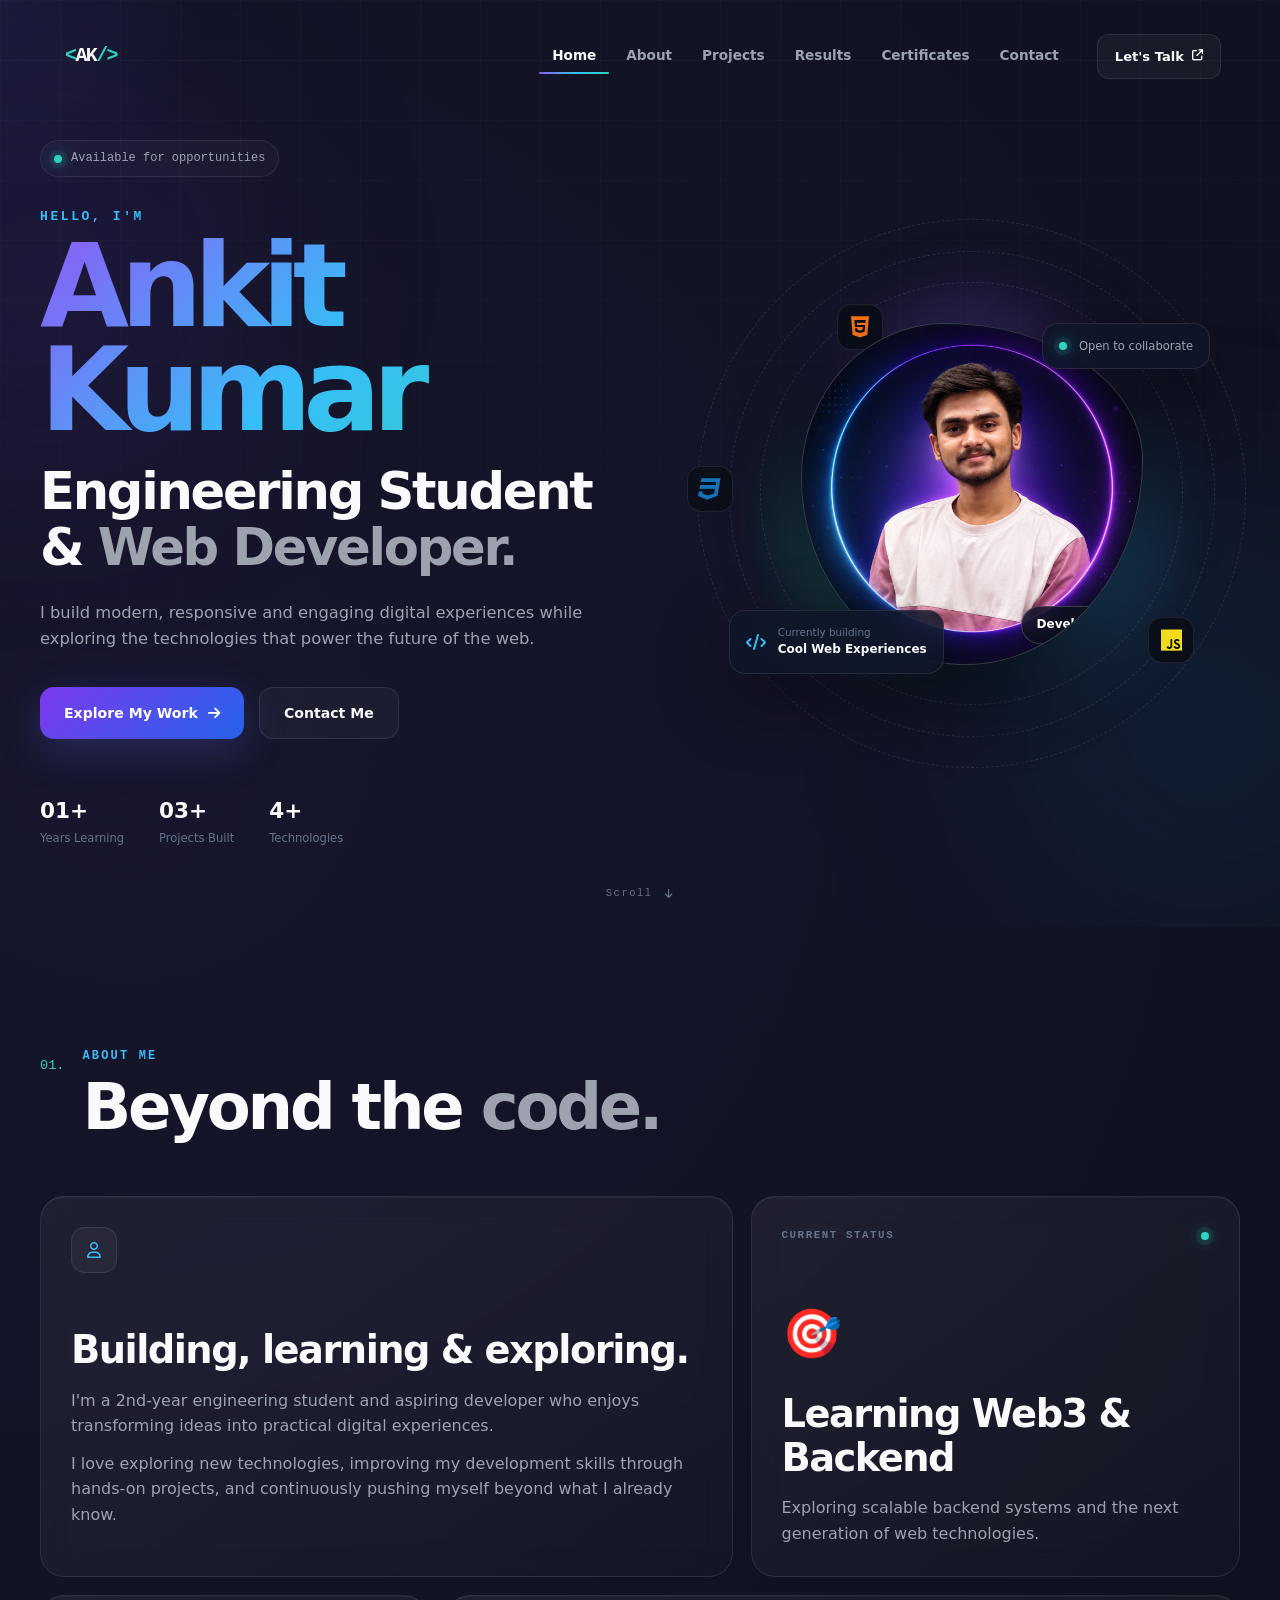
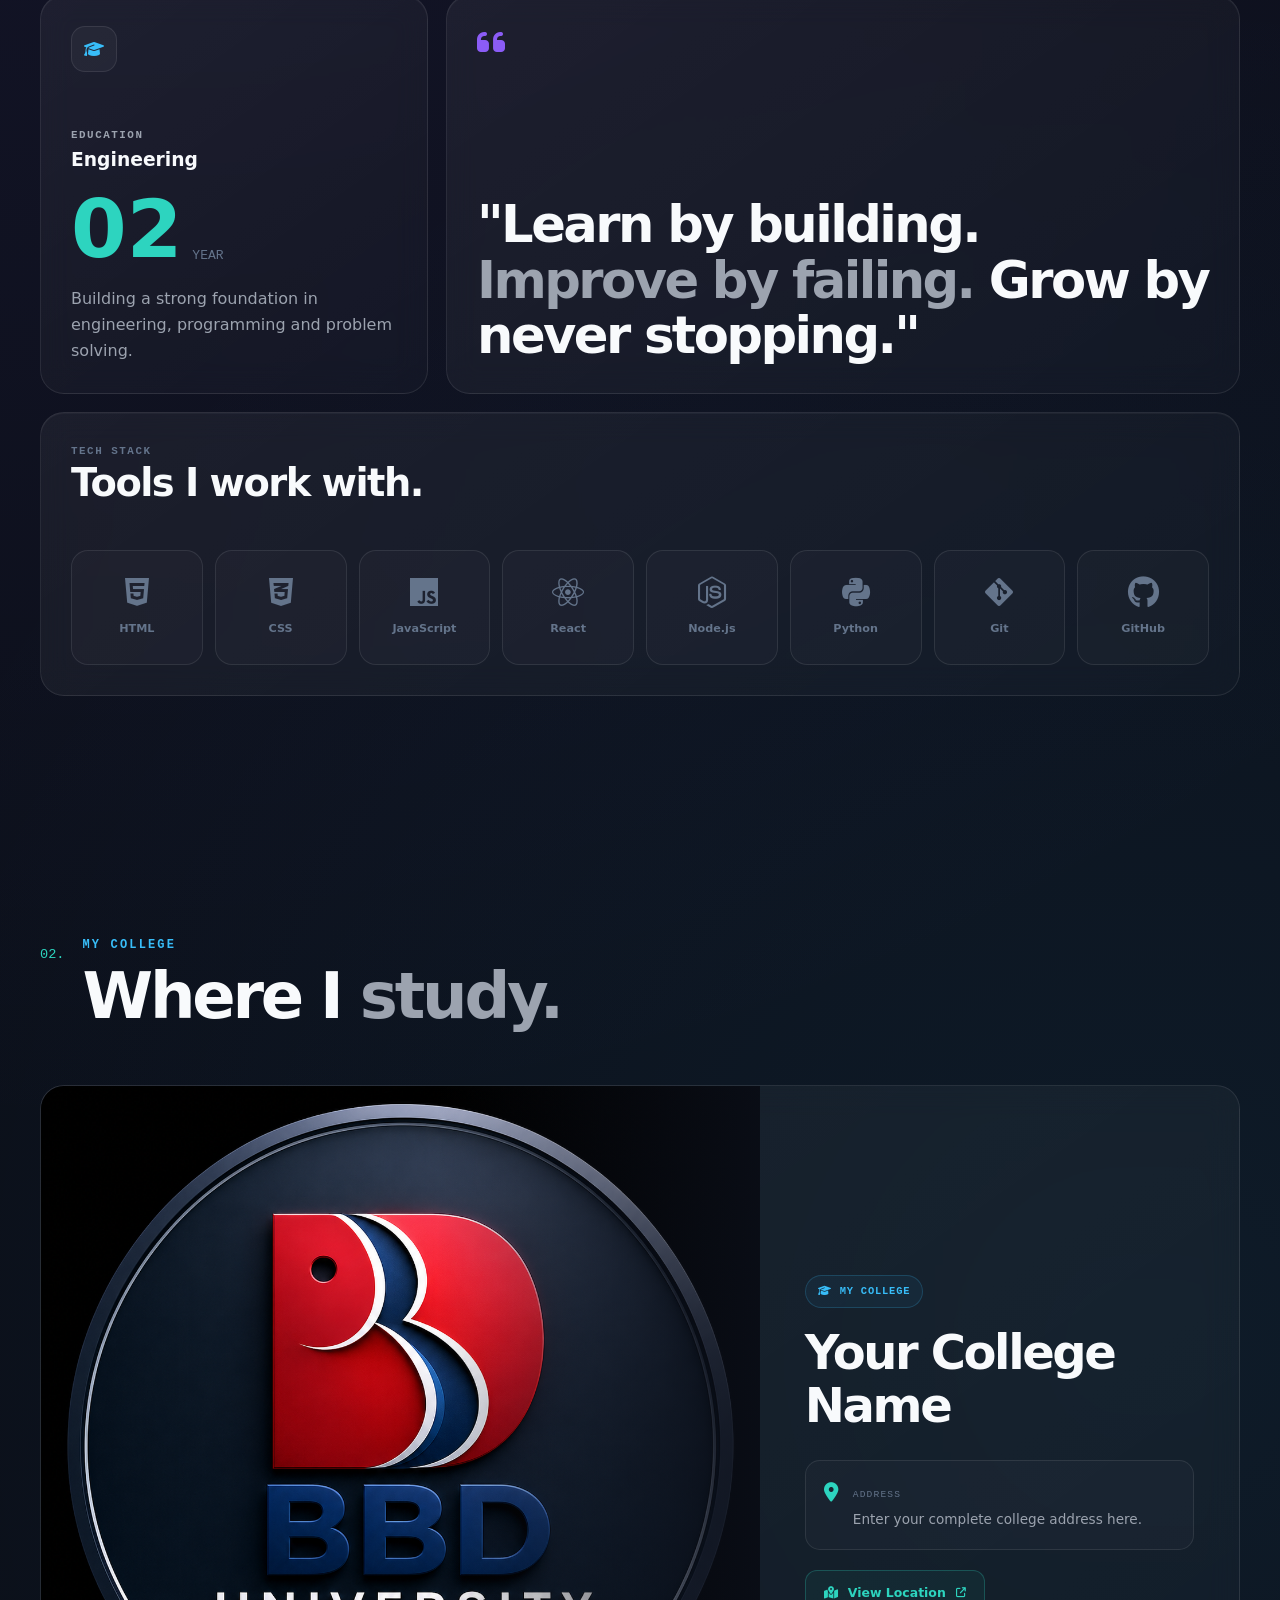
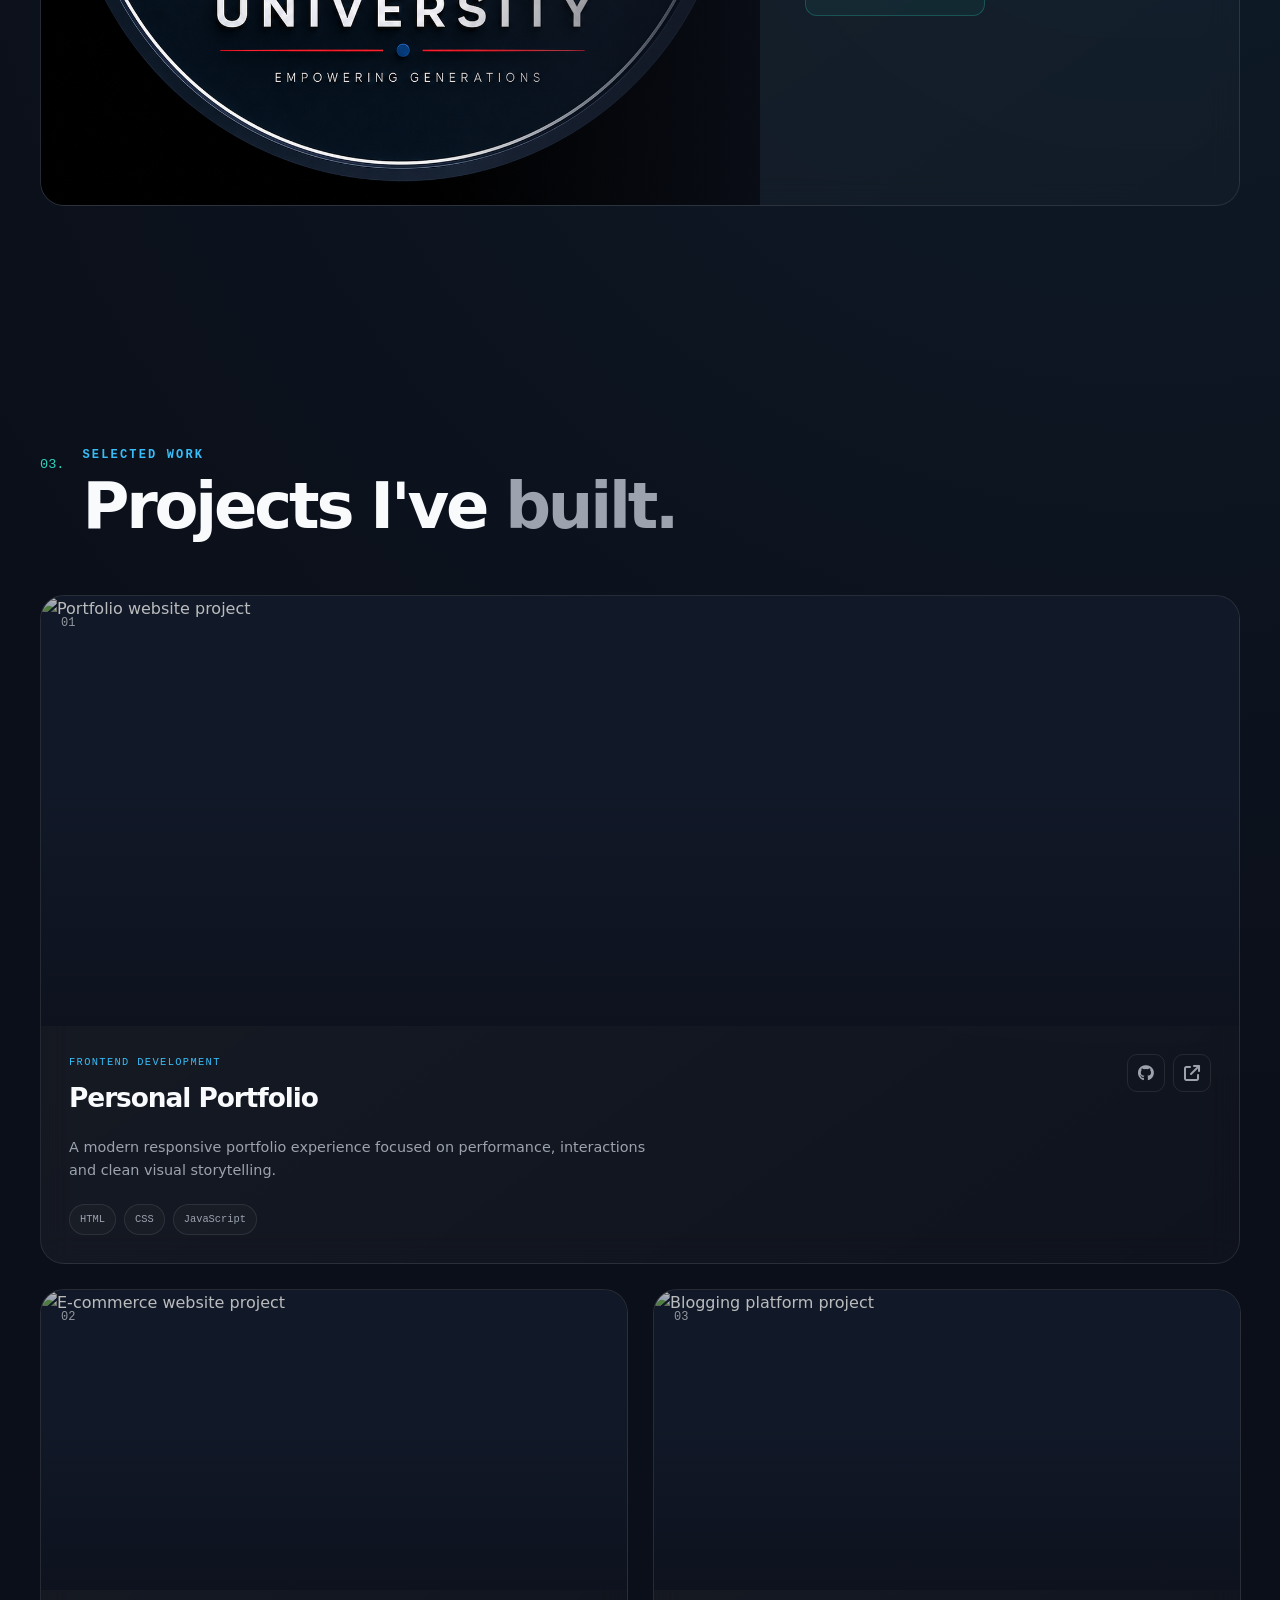
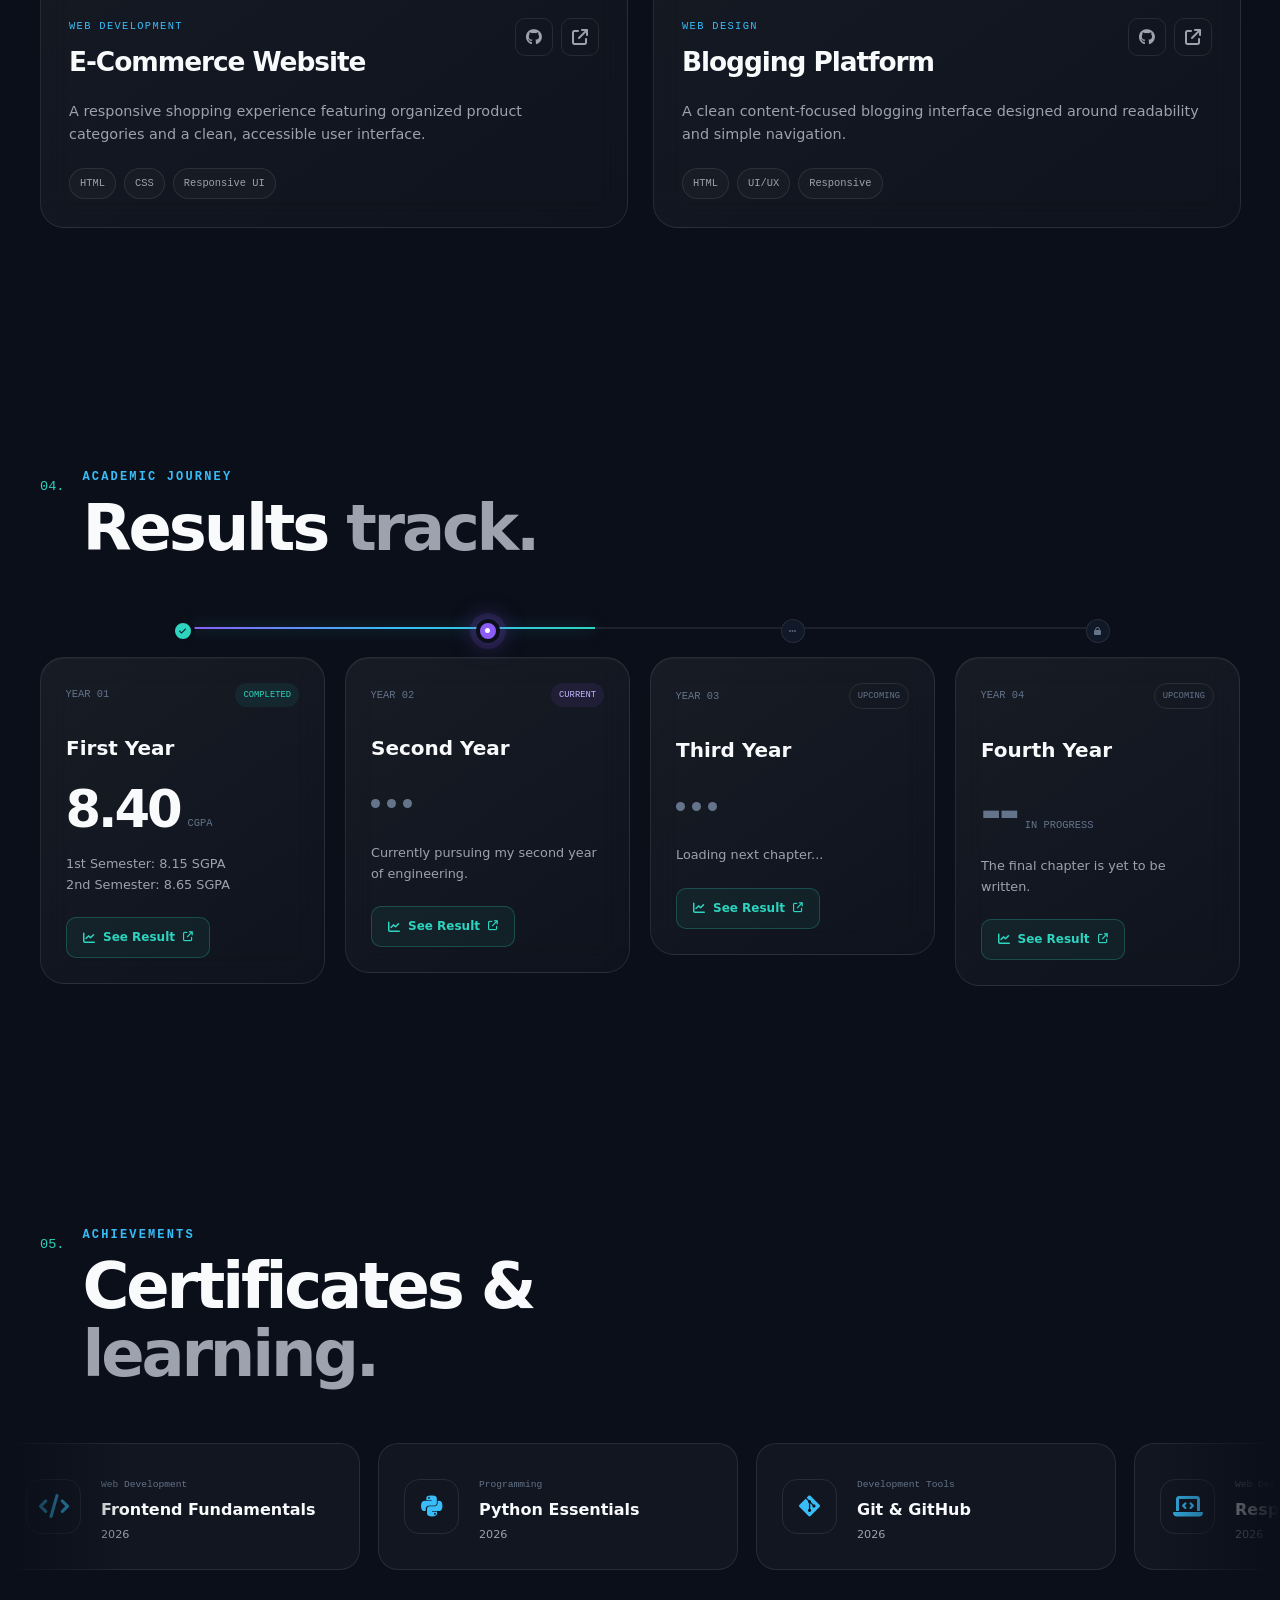
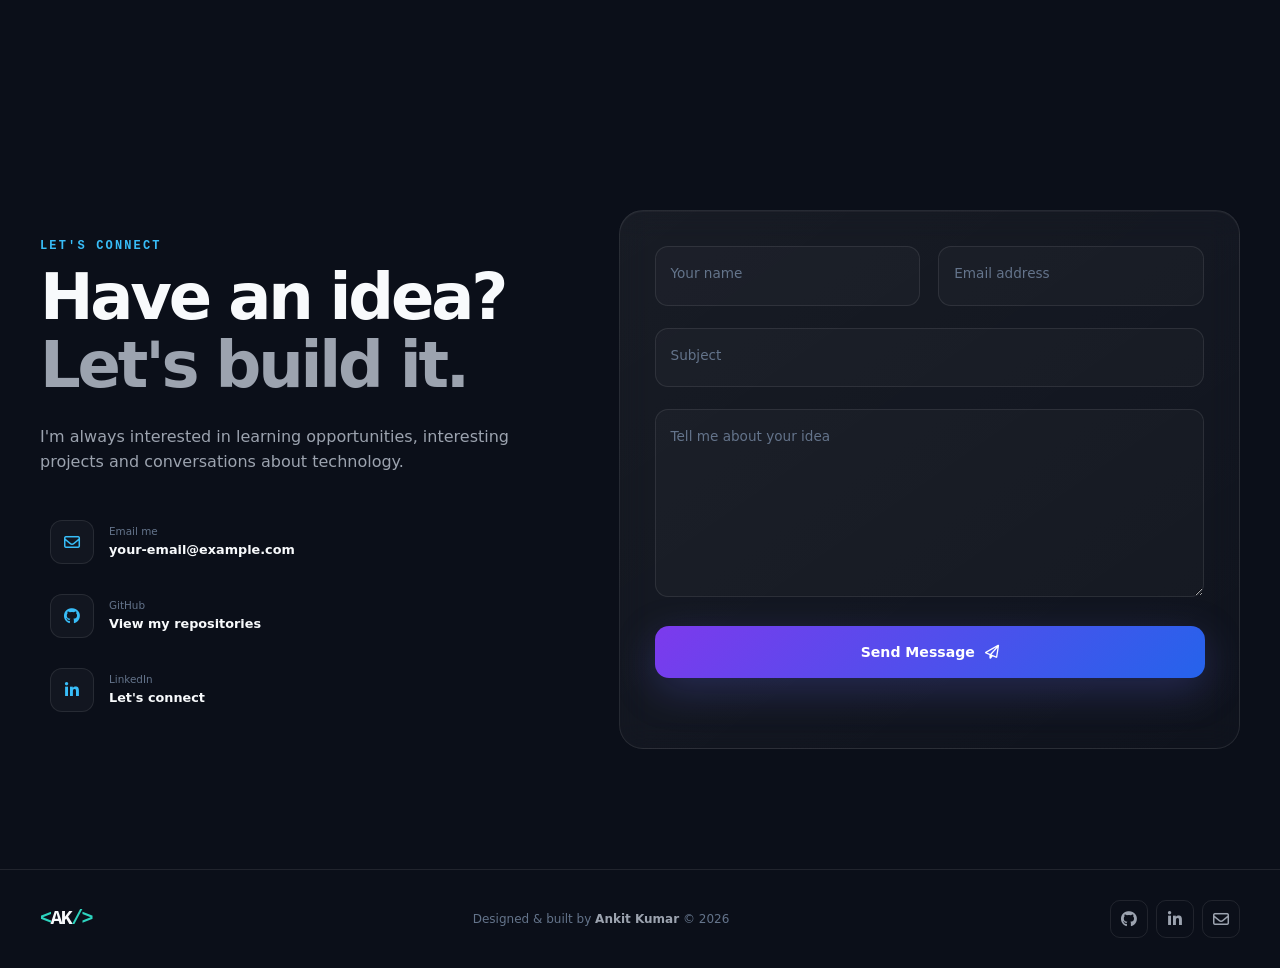
==== index.html @ df94aaa7 "Add files via upload" ====
<!DOCTYPE html>
<html lang="en">
<head>
    <meta charset="UTF-8">

    <meta
        name="viewport"
        content="width=device-width, initial-scale=1.0"
    >

    <meta
        name="description"
        content="Ankit Kumar - Engineering student and aspiring full-stack developer portfolio."
    >

    <title>Ankit Kumar</title>

    <link rel="stylesheet" href="style.css">

    <!-- Font Awesome icons -->
    <link
        rel="stylesheet"
        href="https://cdnjs.cloudflare.com/ajax/libs/font-awesome/6.7.2/css/all.min.css"
    >
</head>

<body>

    <!-- =========================
         BACKGROUND EFFECTS
    ========================== -->
    <div class="background-grid" aria-hidden="true"></div>
    <div class="cursor-glow" aria-hidden="true"></div>

    <!-- =========================
         NAVIGATION
    ========================== -->
    <header class="site-header" id="site-header">
        <nav class="navbar container" aria-label="Main navigation">

            <a href="#home" class="logo magnetic" aria-label="Go to home">
                <span>&lt;</span>AK<span>/&gt;</span>
            </a>

            <button
                class="menu-toggle"
                id="menu-toggle"
                type="button"
                aria-label="Open navigation menu"
                aria-expanded="false"
            >
                <span></span>
                <span></span>
                <span></span>
            </button>

            <div class="nav-menu" id="nav-menu">

                <div class="nav-links">
                    <a href="#home" class="nav-link magnetic active">Home</a>
                    <a href="#about" class="nav-link magnetic">About</a>
                    <a href="#projects" class="nav-link magnetic">Projects</a>
                    <a href="#results" class="nav-link magnetic">Results</a>
                    <a href="#certificates" class="nav-link magnetic">Certificates</a>
                    <a href="#contact" class="nav-link magnetic">Contact</a>

                    <span class="nav-indicator"></span>
                </div>

                <a href="#contact" class="nav-cta magnetic">
                    Let's Talk
                    <i class="fa-solid fa-arrow-up-right-from-square"></i>
                </a>

            </div>

        </nav>
    </header>

    <main>

        <!-- =========================
             HERO
        ========================== -->
        <section class="hero section" id="home">

            <div class="hero-orb orb-one" aria-hidden="true"></div>
            <div class="hero-orb orb-two" aria-hidden="true"></div>

            <div class="container hero-container">

                <div class="hero-content reveal">

                    <div class="availability">
                        <span class="status-dot"></span>
                        Available for opportunities
                    </div>

                    <p class="hero-eyebrow">
                        HELLO, I'M
                    </p>

                    <h1 class="hero-title scramble">
                        Ankit Kumar
                    </h1>

                    <h2 class="hero-role">
                        Engineering Student &
                        <span>Web Developer.</span>
                    </h2>

                    <p class="hero-description">
                        I build modern, responsive and engaging digital
                        experiences while exploring the technologies that
                        power the future of the web.
                    </p>

                    <div class="hero-actions">

                        <a href="#projects" class="btn btn-primary magnetic">
                            Explore My Work
                            <i class="fa-solid fa-arrow-right"></i>
                        </a>

                        <a href="#contact" class="btn btn-secondary magnetic">
                            Contact Me
                        </a>

                    </div>

                    <div class="hero-stats">

                        <div>
                            <strong>01+</strong>
                            <span>Years Learning</span>
                        </div>

                        <div>
                            <strong>03+</strong>
                            <span>Projects Built</span>
                        </div>

                        <div>
                            <strong>4+</strong>
                            <span>Technologies</span>
                        </div>

                    </div>

                </div>

                <!-- Profile Visual -->
                <div class="hero-visual reveal">

                    <div class="profile-scene">

                        <div class="profile-aura"></div>

                        <div class="orbit orbit-one">
                            <span>
                                <i class="fa-brands fa-html5"></i>
                            </span>
                        </div>

                        <div class="orbit orbit-two">
                            <span>
                                <i class="fa-brands fa-js"></i>
                            </span>
                        </div>

                        <div class="orbit orbit-three">
                            <span>
                                <i class="fa-brands fa-css3"></i>
                            </span>
                        </div>

                        <div class="profile-frame">

                            <img
                                src="profile.jpeg"
                                alt="Ankit Kumar"
                            >

                            <div class="profile-overlay">
                                <span>Developer</span>
                            </div>

                        </div>

                        <div class="floating-card code-card">
                            <i class="fa-solid fa-code"></i>

                            <div>
                                <span>Currently building</span>
                                <strong>Cool Web Experiences</strong>
                            </div>
                        </div>

                        <div class="floating-card location-card">
                            <span class="status-dot"></span>
                            Open to collaborate
                        </div>

                    </div>

                </div>

            </div>

            <a href="#about" class="scroll-down" aria-label="Scroll to about">
                <span>Scroll</span>
                <i class="fa-solid fa-arrow-down"></i>
            </a>

        </section>


        <!-- =========================
             ABOUT + BENTO GRID
        ========================== -->
        <section class="section" id="about">

            <div class="container">

                <div class="section-heading reveal">
                    <span class="section-number">01.</span>

                    <div>
                        <p class="section-label">ABOUT ME</p>
                        <h2 class="scramble">
                            Beyond the <span>code.</span>
                        </h2>
                    </div>
                </div>

                <div class="bento-grid">

                    <!-- Main About Card -->
                    <article class="bento-card about-main spotlight reveal">

                        <div class="card-content">

                            <span class="card-icon">
                                <i class="fa-regular fa-user"></i>
                            </span>

                            <h3 class="scramble">
                                Building, learning & exploring.
                            </h3>

                            <p>
                                I'm a 2nd-year engineering student and aspiring
                                developer who enjoys transforming ideas into
                                practical digital experiences.
                            </p>

                            <p>
                                I love exploring new technologies, improving my
                                development skills through hands-on projects,
                                and continuously pushing myself beyond what I
                                already know.
                            </p>

                        </div>

                    </article>


                    <!-- Current Status -->
                    <article class="bento-card status-card spotlight reveal">

                        <div class="card-content">

                            <div class="card-top">
                                <span class="card-label">CURRENT STATUS</span>
                                <span class="live-dot"></span>
                            </div>

                            <div class="status-emoji">🎯</div>

                            <h3>Learning Web3 & Backend</h3>

                            <p>
                                Exploring scalable backend systems and the
                                next generation of web technologies.
                            </p>

                        </div>
                    </article>    
                            <!-- Education -->
                            <article class="bento-card education-card spotlight reveal">

                                <div class="card-content">

                                    <span class="card-icon">
                                    <i class="fa-solid fa-graduation-cap"></i>
                                    </span>

                                    <p class="card-label">EDUCATION</p>
                                    <h3>Engineering</h3>

                                    <div class="education-year">
                                        <strong>02</strong>
                                        <span>YEAR</span>
                                    </div>

                                    <p>
                                            Building a strong foundation in engineering,
                                        programming and problem solving.
                                    </p>

                                </div>

                            </article>


                            <!-- Philosophy -->
                            <article class="bento-card quote-card spotlight reveal">

                                <div class="card-content">

                                    <i class="fa-solid fa-quote-left quote-icon"></i>

                                    <blockquote>
                                        "Learn by building.
                                        <span>Improve by failing.</span>
                                        Grow by never stopping."
                                    </blockquote>

                                </div>

                            </article>


                            <!-- Skills -->
                            <article class="bento-card skills-card spotlight reveal">

                                <div class="card-content">

                                    <div class="card-top">
                                        <div>
                                                <p class="card-label">TECH STACK</p>
                                                <h3 class="scramble">Tools I work with.</h3>
                                        </div>
                                    </div>

                                            <div class="skills-grid">

                                                <div class="skill-item" data-skill="HTML">
                                                    <i class="fa-brands fa-html5"></i>
                                                    <span>HTML</span>
                                                </div>

                                                <div class="skill-item" data-skill="CSS">
                                                    <i class="fa-brands fa-css3-alt"></i>
                                                    <span>CSS</span>
                                                </div>

                                                <div class="skill-item" data-skill="JavaScript">
                                                    <i class="fa-brands fa-js"></i>
                                                    <span>JavaScript</span>
                                                </div>

                                                <div class="skill-item" data-skill="React">
                                                    <i class="fa-brands fa-react"></i>
                                                    <span>React</span>
                                                </div>

                                                <div class="skill-item" data-skill="Node.js">
                                                    <i class="fa-brands fa-node-js"></i>
                                                    <span>Node.js</span>
                                                </div>

                                                <div class="skill-item" data-skill="Python">
                                                    <i class="fa-brands fa-python"></i>
                                                    <span>Python</span>
                                                </div>

                                                <div class="skill-item" data-skill="Git">
                                                    <i class="fa-brands fa-git-alt"></i>
                                                    <span>Git</span>
                                                </div>

                                                <div class="skill-item" data-skill="GitHub">
                                                    <i class="fa-brands fa-github"></i>
                                                    <span>GitHub</span>
                                                </div>

                                            </div>

                                </div>

                            </article>

                        </div>
                    </section>    
                </div>
            </div>
        </section>
        <!-- =========================
            COLLEGE
        ========================== -->
        <section class="section college-section" id="college">

            <div class="container">

                <div class="section-heading reveal">
                    <span class="section-number">02.</span>

                    <div>
                        <p class="section-label">MY COLLEGE</p>
                        <h2 class="scramble">
                            Where I <span>study.</span>
                        </h2>
                    </div>
                </div>

                <article class="college-profile-card spotlight reveal">

                    <!-- College Photo -->
                    <div class="college-photo">

                        <img
                            src="collage.png"
                            alt="My College Campus"
                        >

                        <div class="college-photo-overlay"></div>

                    </div>

                    <!-- College Details -->
                    <div class="college-content">

                        <span class="college-tag">
                            <i class="fa-solid fa-graduation-cap"></i>
                            MY COLLEGE
                        </span>

                        <h3>Your College Name</h3>

                        <!-- Address -->
                        <div class="college-address">

                            <i class="fa-solid fa-location-dot"></i>

                            <div>
                                <span>ADDRESS</span>

                                <p>
                                    Enter your complete college address here.
                                </p>
                            </div>

                        </div>

                        <!-- Google Maps Location -->
                        <a
                            href="YOUR_GOOGLE_MAPS_LINK"
                            target="_blank"
                            rel="noopener noreferrer"
                            class="college-location-btn magnetic"
                        >
                            <i class="fa-solid fa-map-location-dot"></i>

                            View Location

                            <i class="fa-solid fa-arrow-up-right-from-square"></i>
                        </a>

                    </div>

                </article>

            </div>

        </section>            


        <!-- =========================
             PROJECTS
        ========================== -->
        <section class="section projects-section" id="projects">

            <div class="container">

                <div class="section-heading reveal">
                    <span class="section-number">03.</span>

                    <div>
                        <p class="section-label">SELECTED WORK</p>

                        <h2 class="scramble">
                            Projects I've <span>built.</span>
                        </h2>
                    </div>
                </div>


                <div class="projects-grid">

                    <!-- Project 01 -->
                    <article class="project-card spotlight tilt-card reveal">

                        <div class="project-image">

                            <img
                                src="images/project-1.jpg"
                                alt="Portfolio website project"
                            >

                            <div class="project-overlay">

                                <a
                                    href="#"
                                    class="project-action magnetic"
                                    aria-label="View live project"
                                >
                                    <i class="fa-solid fa-arrow-up-right-from-square"></i>
                                </a>

                            </div>

                            <span class="project-number">01</span>

                        </div>

                        <div class="project-content">

                            <div class="project-heading">

                                <div>
                                    <p class="project-type">
                                        FRONTEND DEVELOPMENT
                                    </p>

                                    <h3 class="scramble">
                                        Personal Portfolio
                                    </h3>
                                </div>

                                <div class="project-links">

                                    <a href="#" aria-label="GitHub repository">
                                        <i class="fa-brands fa-github"></i>
                                    </a>

                                    <a href="#" aria-label="Live website">
                                        <i class="fa-solid fa-arrow-up-right-from-square"></i>
                                    </a>

                                </div>

                            </div>

                            <p>
                                A modern responsive portfolio experience
                                focused on performance, interactions and
                                clean visual storytelling.
                            </p>

                            <div class="project-tags">
                                <span>HTML</span>
                                <span>CSS</span>
                                <span>JavaScript</span>
                            </div>

                        </div>

                    </article>


                    <!-- Project 02 -->
                    <article class="project-card spotlight tilt-card reveal">

                        <div class="project-image">

                            <img
                                src="images/project-2.jpg"
                                alt="E-commerce website project"
                            >

                            <div class="project-overlay">

                                <a
                                    href="https://ankit-codes47.github.io/E-commerce/"
                                    class="project-action magnetic"
                                    aria-label="View e-commerce website"
                                >
                                    <i class="fa-solid fa-arrow-up-right-from-square"></i>
                                </a>

                            </div>

                            <span class="project-number">02</span>

                        </div>

                        <div class="project-content">

                            <div class="project-heading">

                                <div>
                                    <p class="project-type">WEB DEVELOPMENT</p>

                                    <h3 class="scramble">
                                        E-Commerce Website
                                    </h3>
                                </div>

                                <div class="project-links">

                                    <a href="#" aria-label="GitHub repository">
                                        <i class="fa-brands fa-github"></i>
                                    </a>

                                    <a
                                        href="https://ankit-codes47.github.io/E-commerce/"
                                        aria-label="Live website"
                                    >
                                        <i class="fa-solid fa-arrow-up-right-from-square"></i>
                                    </a>

                                </div>

                            </div>

                            <p>
                                A responsive shopping experience featuring
                                organized product categories and a clean,
                                accessible user interface.
                            </p>

                            <div class="project-tags">
                                <span>HTML</span>
                                <span>CSS</span>
                                <span>Responsive UI</span>
                            </div>

                        </div>

                    </article>


                    <!-- Project 03 -->
                    <article class="project-card spotlight tilt-card reveal">

                        <div class="project-image">

                            <img
                                src="images/project-3.jpg"
                                alt="Blogging platform project"
                            >

                            <div class="project-overlay">

                                <a
                                    href="#"
                                    class="project-action magnetic"
                                    aria-label="View project"
                                >
                                    <i class="fa-solid fa-arrow-up-right-from-square"></i>
                                </a>

                            </div>

                            <span class="project-number">03</span>

                        </div>

                        <div class="project-content">

                            <div class="project-heading">

                                <div>
                                    <p class="project-type">WEB DESIGN</p>

                                    <h3 class="scramble">
                                        Blogging Platform
                                    </h3>
                                </div>

                                <div class="project-links">

                                    <a href="#" aria-label="GitHub repository">
                                        <i class="fa-brands fa-github"></i>
                                    </a>

                                    <a href="#" aria-label="Live website">
                                        <i class="fa-solid fa-arrow-up-right-from-square"></i>
                                    </a>

                                </div>

                            </div>

                            <p>
                                A clean content-focused blogging interface
                                designed around readability and simple
                                navigation.
                            </p>

                            <div class="project-tags">
                                <span>HTML</span>
                                <span>UI/UX</span>
                                <span>Responsive</span>
                            </div>

                        </div>

                    </article>

                </div>

            </div>

        </section>


        <!-- =========================
             RESULTS ROADMAP
        ========================== -->
        <section class="section" id="results">

            <div class="container">

                <div class="section-heading reveal">
                    <span class="section-number">04.</span>

                    <div>
                        <p class="section-label">ACADEMIC JOURNEY</p>

                        <h2 class="scramble">
                            Results <span>track.</span>
                        </h2>
                    </div>
                </div>


                <div class="timeline">

                    <div class="timeline-line">
                        <div class="timeline-progress"></div>
                    </div>


                    <!-- 1st Year - Completed -->
                    <article class="timeline-item completed spotlight reveal">

                        <div class="timeline-marker">
                            <i class="fa-solid fa-check"></i>
                        </div>

                        <div class="timeline-card">

                            <div class="timeline-top">
                                <span>YEAR 01</span>
                                <span class="complete-badge">COMPLETED</span>
                            </div>

                            <h3>First Year</h3>

                            <div class="result-value">
                                <strong>8.40</strong>
                                <span>CGPA</span>
                            </div>

                            <p>
                                1st Semester: 8.15 SGPA<br>
                                2nd Semester: 8.65 SGPA
                            </p>
                            <a href="result1.png" class="result-btn" target="_blank" rel="noopener noreferrer">
                                <i class="fa-solid fa-chart-line"></i>
                                    See Result
                                <i class="fa-solid fa-arrow-up-right-from-square"></i>
                            </a>

                        </div>

                    </article>


                    <!-- 2nd Year - Current -->
                    <article class="timeline-item current spotlight reveal">

                        <div class="timeline-marker">
                            <span></span>
                        </div>

                        <div class="timeline-card">

                            <div class="timeline-top">
                                <span>YEAR 02</span>
                                <span class="current-badge">CURRENT</span>
                            </div>

                            <h3>Second Year</h3>

                            <div class="loading-result">
                                <span></span>
                                <span></span>
                                <span></span>
                            </div>

                            <p>
                                Currently pursuing my second year of engineering.
                            </p>
                            <!--future work
                            <div class="result-value">
                                <strong>8.40</strong>
                                <span>CGPA</span>
                            </div>

                            <p>
                                1st Semester: 8.15 SGPA<br>
                                2nd Semester: 8.65 SGPA
                            </p>
                            -->
                            <a href="result.html" class="result-btn" target="_blank" rel="noopener noreferrer">
                                <i class="fa-solid fa-chart-line"></i>
                                    See Result
                                <i class="fa-solid fa-arrow-up-right-from-square"></i>
                            </a>
                        </div>

                    </article>


                    <!-- 3rd Year - Upcoming -->
                    <article class="timeline-item pending spotlight reveal">

                        <div class="timeline-marker">
                            <i class="fa-solid fa-ellipsis"></i>
                        </div>

                        <div class="timeline-card">

                            <div class="timeline-top">
                                <span>YEAR 03</span>
                                <span class="pending-badge">UPCOMING</span>
                            </div>

                            <h3>Third Year</h3>

                            <div class="loading-result">
                                <span></span>
                                <span></span>
                                <span></span>
                            </div>

                            <p>Loading next chapter...</p>
                            <!--future work
                            <div class="result-value">
                                <strong>8.40</strong>
                                <span>CGPA</span>
                            </div>

                            <p>
                                1st Semester: 8.15 SGPA<br>
                                2nd Semester: 8.65 SGPA
                            </p>
                            -->
                            <a href="result.html" class="result-btn" target="_blank" rel="noopener noreferrer">
                                <i class="fa-solid fa-chart-line"></i>
                                    See Result
                                <i class="fa-solid fa-arrow-up-right-from-square"></i>
                            </a>

                        </div>

                    </article>


                    <!-- 4th Year - Upcoming -->
                    <article class="timeline-item pending spotlight reveal">

                        <div class="timeline-marker">
                            <i class="fa-solid fa-lock"></i>
                        </div>

                        <div class="timeline-card">

                            <div class="timeline-top">
                                <span>YEAR 04</span>
                                <span class="pending-badge">UPCOMING</span>
                            </div>

                            <h3>Fourth Year</h3>

                            <div class="result-value locked">
                                <strong>--</strong>
                                <span>IN PROGRESS</span>
                            </div>

                            <p>
                                The final chapter is yet to be written.
                            </p>
                            <a href="result.html" class="result-btn" target="_blank" rel="noopener noreferrer">
                                <i class="fa-solid fa-chart-line"></i>
                                    See Result
                                <i class="fa-solid fa-arrow-up-right-from-square"></i>
                            </a>
                        </div>

                    </article>
                </div>
            </div>

        </section>


        <!-- =========================
             CERTIFICATES
        ========================== -->
        <section class="section certificates-section" id="certificates">

            <div class="container">

                <div class="section-heading reveal">
                    <span class="section-number">05.</span>

                    <div>
                        <p class="section-label">ACHIEVEMENTS</p>

                        <h2 class="scramble">
                            Certificates & <span>learning.</span>
                        </h2>
                    </div>
                </div>

            </div>


            <div class="certificate-marquee">

                <div class="certificate-track">

                    <!-- First set -->
                    <article class="certificate-card">
                        <i class="fa-solid fa-code"></i>

                        <div>
                            <span>Web Development</span>
                            <h3>Frontend Fundamentals</h3>
                            <p>2026</p>
                        </div>
                    </article>

                    <article class="certificate-card">
                        <i class="fa-brands fa-python"></i>

                        <div>
                            <span>Programming</span>
                            <h3>Python Essentials</h3>
                            <p>2026</p>
                        </div>
                    </article>

                    <article class="certificate-card">
                        <i class="fa-brands fa-git-alt"></i>

                        <div>
                            <span>Development Tools</span>
                            <h3>Git & GitHub</h3>
                            <p>2026</p>
                        </div>
                    </article>

                    <article class="certificate-card">
                        <i class="fa-solid fa-laptop-code"></i>

                        <div>
                            <span>Web Design</span>
                            <h3>Responsive Web Design</h3>
                            <p>2026</p>
                        </div>
                    </article>


                    <!-- Duplicate set for infinite animation -->
                    <article class="certificate-card" aria-hidden="true">
                        <i class="fa-solid fa-code"></i>

                        <div>
                            <span>Web Development</span>
                            <h3>Frontend Fundamentals</h3>
                            <p>2026</p>
                        </div>
                    </article>

                    <article class="certificate-card" aria-hidden="true">
                        <i class="fa-brands fa-python"></i>

                        <div>
                            <span>Programming</span>
                            <h3>Python Essentials</h3>
                            <p>2026</p>
                        </div>
                    </article>

                    <article class="certificate-card" aria-hidden="true">
                        <i class="fa-brands fa-git-alt"></i>

                        <div>
                            <span>Development Tools</span>
                            <h3>Git & GitHub</h3>
                            <p>2026</p>
                        </div>
                    </article>

                    <article class="certificate-card" aria-hidden="true">
                        <i class="fa-solid fa-laptop-code"></i>

                        <div>
                            <span>Web Design</span>
                            <h3>Responsive Web Design</h3>
                            <p>2026</p>
                        </div>
                    </article>

                </div>

            </div>

        </section>


        <!-- =========================
             CONTACT
        ========================== -->
        <section class="section contact-section" id="contact">

            <div class="container">

                <div class="contact-wrapper">

                    <div class="contact-info reveal">

                        <p class="section-label">LET'S CONNECT</p>

                        <h2 class="scramble">
                            Have an idea?
                            <span>Let's build it.</span>
                        </h2>

                        <p>
                            I'm always interested in learning opportunities,
                            interesting projects and conversations about
                            technology.
                        </p>


                        <div class="contact-links">

                            <a
                                href="mailto:your-email@example.com"
                                class="contact-link magnetic"
                            >
                                <span>
                                    <i class="fa-regular fa-envelope"></i>
                                </span>

                                <div>
                                    <small>Email me</small>
                                    <strong>your-email@example.com</strong>
                                </div>
                            </a>


                            <a
                                href="https://github.com/"
                                class="contact-link magnetic"
                                target="_blank"
                                rel="noopener noreferrer"
                            >
                                <span>
                                    <i class="fa-brands fa-github"></i>
                                </span>

                                <div>
                                    <small>GitHub</small>
                                    <strong>View my repositories</strong>
                                </div>
                            </a>


                            <a
                                href="https://www.linkedin.com/"
                                class="contact-link magnetic"
                                target="_blank"
                                rel="noopener noreferrer"
                            >
                                <span>
                                    <i class="fa-brands fa-linkedin-in"></i>
                                </span>

                                <div>
                                    <small>LinkedIn</small>
                                    <strong>Let's connect</strong>
                                </div>
                            </a>

                        </div>

                    </div>


                    <form class="contact-form spotlight reveal" id="contact-form">

                        <div class="form-row">

                            <div class="form-group">

                                <input
                                    type="text"
                                    id="name"
                                    name="name"
                                    required
                                    placeholder=" "
                                >

                                <label for="name">Your name</label>

                            </div>


                            <div class="form-group">

                                <input
                                    type="email"
                                    id="email"
                                    name="email"
                                    required
                                    placeholder=" "
                                >

                                <label for="email">Email address</label>

                            </div>

                        </div>


                        <div class="form-group">

                            <input
                                type="text"
                                id="subject"
                                name="subject"
                                required
                                placeholder=" "
                            >

                            <label for="subject">Subject</label>

                        </div>


                        <div class="form-group">

                            <textarea
                                id="message"
                                name="message"
                                rows="6"
                                required
                                placeholder=" "
                            ></textarea>

                            <label for="message">Tell me about your idea</label>

                        </div>


                        <button
                            type="submit"
                            class="btn btn-primary submit-btn magnetic"
                        >
                            <span>Send Message</span>
                            <i class="fa-regular fa-paper-plane"></i>
                        </button>

                        <p class="form-message" id="form-message"></p>

                    </form>

                </div>

            </div>

        </section>

    </main>


    <!-- =========================
         FOOTER
    ========================== -->
    <footer class="footer">

        <div class="container footer-container">

            <a href="#home" class="footer-logo">
                <span>&lt;</span>AK<span>/&gt;</span>
            </a>

            <p>
                Designed & built by
                <strong>Ankit Kumar</strong>
                © <span id="current-year"></span>
            </p>

            <div class="footer-socials">

                <a
                    href="https://github.com/"
                    aria-label="GitHub"
                    target="_blank"
                    rel="noopener noreferrer"
                >
                    <i class="fa-brands fa-github"></i>
                </a>

                <a
                    href="https://www.linkedin.com/"
                    aria-label="LinkedIn"
                    target="_blank"
                    rel="noopener noreferrer"
                >
                    <i class="fa-brands fa-linkedin-in"></i>
                </a>

                <a href="mailto:your-email@example.com" aria-label="Email">
                    <i class="fa-regular fa-envelope"></i>
                </a>

            </div>

        </div>

    </footer>


    <script src="script.js"></script>

</body>
</html>
---- style.css ----
/* =====================================================
   ROOT VARIABLES
===================================================== */

:root {
    --bg: #0b0f19;
    --bg-secondary: #0d1117;

    --surface: rgba(18, 24, 38, 0.72);
    --surface-strong: #111827;

    --border: rgba(255, 255, 255, 0.09);
    --border-hover: rgba(129, 140, 248, 0.4);

    --text: #f8fafc;
    --text-secondary: #9ca3af;
    --text-muted: #64748b;

    --purple: #8b5cf6;
    --blue: #38bdf8;
    --mint: #2dd4bf;

    --accent-gradient:
        linear-gradient(
            135deg,
            var(--purple),
            var(--blue),
            var(--mint)
        );

    --shadow:
        0 25px 70px rgba(0, 0, 0, 0.35);

    --radius: 24px;
    --radius-small: 14px;

    --container: 1200px;

    --nav-height: 76px;
}


/* =====================================================
   RESET
===================================================== */

* {
    margin: 0;
    padding: 0;
    box-sizing: border-box;
}

html {
    scroll-behavior: smooth;
    scroll-padding-top: 100px;
}

body {
    min-height: 100vh;
    overflow-x: hidden;

    background:
        radial-gradient(
            circle at 10% 10%,
            rgba(139, 92, 246, 0.09),
            transparent 30%
        ),
        radial-gradient(
            circle at 90% 40%,
            rgba(56, 189, 248, 0.07),
            transparent 30%
        ),
        var(--bg);

    color: var(--text);

    font-family:
        Inter,
        system-ui,
        -apple-system,
        BlinkMacSystemFont,
        "Segoe UI",
        sans-serif;

    line-height: 1.6;
}

body.menu-open {
    overflow: hidden;
}

a {
    color: inherit;
    text-decoration: none;
}

button,
input,
textarea {
    font: inherit;
}

button {
    border: 0;
}

img {
    display: block;
    max-width: 100%;
}

ul {
    list-style: none;
}


/* =====================================================
   GLOBAL
===================================================== */

.container {
    width: min(calc(100% - 40px), var(--container));
    margin-inline: auto;
}

.section {
    position: relative;
    padding: 120px 0;
}

.section-heading {
    display: flex;
    align-items: flex-start;
    gap: 18px;

    margin-bottom: 55px;
}

.section-number {
    margin-top: 8px;

    color: var(--mint);
    font-family: monospace;
    font-size: 0.85rem;
}

.section-label {
    margin-bottom: 8px;

    color: var(--blue);

    font-family: monospace;
    font-size: 0.75rem;
    font-weight: 700;

    letter-spacing: 0.18em;
}

.section-heading h2,
.contact-info h2 {
    max-width: 700px;

    font-size: clamp(2.2rem, 5vw, 4.5rem);
    line-height: 1.05;

    letter-spacing: -0.05em;
}

.section-heading h2 span,
.contact-info h2 span {
    color: var(--text-secondary);
}

.background-grid {
    position: fixed;
    inset: 0;
    z-index: -3;

    pointer-events: none;

    background-image:
        linear-gradient(
            rgba(255, 255, 255, 0.025) 1px,
            transparent 1px
        ),
        linear-gradient(
            90deg,
            rgba(255, 255, 255, 0.025) 1px,
            transparent 1px
        );

    background-size: 60px 60px;

    mask-image:
        linear-gradient(
            to bottom,
            black,
            transparent 90%
        );
}

.cursor-glow {
    position: fixed;

    width: 450px;
    height: 450px;

    border-radius: 50%;

    pointer-events: none;
    z-index: -2;

    background:
        radial-gradient(
            circle,
            rgba(99, 102, 241, 0.09),
            transparent 68%
        );

    transform: translate(-50%, -50%);
}


/* =====================================================
   NAVBAR
===================================================== */

.site-header {
    position: fixed;

    top: 18px;
    left: 0;

    width: 100%;

    z-index: 1000;

    transition:
        top 0.35s ease,
        padding 0.35s ease;
}

.navbar {
    position: relative;

    display: flex;
    align-items: center;
    justify-content: space-between;

    min-height: var(--nav-height);

    padding: 0 18px 0 24px;

    border: 1px solid transparent;
    border-radius: 22px;

    transition:
        max-width 0.45s cubic-bezier(.2, .8, .2, 1),
        min-height 0.35s ease,
        background 0.35s ease,
        border 0.35s ease,
        box-shadow 0.35s ease;
}

.site-header.scrolled {
    top: 10px;
}

.site-header.scrolled .navbar {
    max-width: 930px;
    min-height: 62px;

    background: rgba(11, 15, 25, 0.78);

    border-color: var(--border);

    backdrop-filter: blur(22px);
    -webkit-backdrop-filter: blur(22px);

    box-shadow:
        0 18px 45px rgba(0, 0, 0, 0.28);
}

.logo,
.footer-logo {
    font-family: monospace;
    font-size: 1.25rem;
    font-weight: 900;

    letter-spacing: -0.08em;
}

.logo span,
.footer-logo span {
    color: var(--mint);
}

.nav-menu {
    display: flex;
    align-items: center;
    gap: 25px;
}

.nav-links {
    position: relative;

    display: flex;
    align-items: center;
    gap: 4px;
}

.nav-link {
    position: relative;

    padding: 10px 13px;

    color: var(--text-secondary);

    font-size: 0.85rem;
    font-weight: 600;

    transition: color 0.25s ease;
}

.nav-link:hover,
.nav-link.active {
    color: var(--text);
}

.nav-indicator {
    position: absolute;
    bottom: 3px;

    height: 2px;

    border-radius: 20px;

    background: var(--accent-gradient);

    transition:
        left 0.35s cubic-bezier(.2, .8, .2, 1),
        width 0.35s cubic-bezier(.2, .8, .2, 1);
}

.nav-cta {
    display: inline-flex;
    align-items: center;
    gap: 8px;

    padding: 11px 17px;

    border: 1px solid var(--border);
    border-radius: 12px;

    background: rgba(255, 255, 255, 0.04);

    font-size: 0.82rem;
    font-weight: 700;
}

.nav-cta i {
    font-size: 0.7rem;
}

.menu-toggle {
    display: none;

    width: 42px;
    height: 42px;

    background: transparent;

    cursor: pointer;
}

.menu-toggle span {
    display: block;

    width: 23px;
    height: 2px;

    margin: 5px auto;

    background: var(--text);

    border-radius: 10px;

    transition:
        transform 0.3s ease,
        opacity 0.3s ease;
}


/* =====================================================
   HERO
===================================================== */

.hero {
    display: flex;
    align-items: center;

    min-height: 100vh;

    padding-top: 140px;
    padding-bottom: 80px;

    overflow: hidden;
}

.hero-container {
    display: grid;
    grid-template-columns: 1.05fr 0.95fr;

    align-items: center;

    gap: 70px;
}

.hero-content {
    position: relative;
    z-index: 2;
}

.availability {
    display: inline-flex;
    align-items: center;
    gap: 9px;

    margin-bottom: 30px;

    padding: 8px 13px;

    border: 1px solid var(--border);
    border-radius: 100px;

    background: rgba(255, 255, 255, 0.025);

    color: var(--text-secondary);

    font-family: monospace;
    font-size: 0.75rem;
}

.status-dot,
.live-dot {
    width: 8px;
    height: 8px;

    border-radius: 50%;

    background: var(--mint);

    box-shadow:
        0 0 0 5px rgba(45, 212, 191, 0.08),
        0 0 15px rgba(45, 212, 191, 0.7);

    animation: pulse 2s infinite;
}

.hero-eyebrow {
    margin-bottom: 7px;

    color: var(--blue);

    font-family: monospace;
    font-weight: 700;

    letter-spacing: 0.2em;
}

.hero-title {
    font-size: clamp(4rem, 9vw, 7.5rem);
    line-height: 0.9;

    letter-spacing: -0.075em;

    background: var(--accent-gradient);
    background-clip: text;
    -webkit-background-clip: text;

    color: transparent;
}

.hero-role {
    max-width: 700px;

    margin-top: 22px;

    font-size: clamp(1.7rem, 4vw, 3.4rem);
    line-height: 1.08;

    letter-spacing: -0.045em;
}

.hero-role span {
    color: var(--text-secondary);
}

.hero-description {
    max-width: 620px;

    margin-top: 25px;

    color: var(--text-secondary);

    font-size: 1.02rem;
}

.hero-actions {
    display: flex;
    align-items: center;
    gap: 15px;

    margin-top: 35px;
}

.btn {
    display: inline-flex;
    align-items: center;
    justify-content: center;
    gap: 10px;

    min-height: 52px;

    padding: 0 24px;

    border-radius: 14px;

    font-size: 0.88rem;
    font-weight: 750;

    cursor: pointer;

    will-change: transform;
}

.btn-primary {
    position: relative;

    overflow: hidden;

    color: #ffffff;

    background:
        linear-gradient(
            135deg,
            #7c3aed,
            #2563eb
        );

    box-shadow:
        0 12px 40px rgba(99, 102, 241, 0.25);
}

.btn-primary::before {
    content: "";

    position: absolute;
    inset: 0;

    background:
        linear-gradient(
            120deg,
            transparent 20%,
            rgba(255, 255, 255, 0.25),
            transparent 80%
        );

    transform: translateX(-120%);

    transition: transform 0.65s ease;
}

.btn-primary:hover::before {
    transform: translateX(120%);
}

.btn-secondary {
    border: 1px solid var(--border);

    background: rgba(255, 255, 255, 0.035);

    color: var(--text);
}

.hero-stats {
    display: flex;
    gap: 35px;

    margin-top: 55px;
}

.hero-stats div {
    display: flex;
    flex-direction: column;
}

.hero-stats strong {
    font-size: 1.35rem;
}

.hero-stats span {
    color: var(--text-muted);
    font-size: 0.72rem;
}


/* Profile */

.hero-visual {
    display: flex;
    justify-content: center;
}

.profile-scene {
    position: relative;

    width: min(100%, 450px);
    aspect-ratio: 1;
}

.profile-aura {
    position: absolute;
    inset: 8%;

    border-radius: 50%;

    background:
        conic-gradient(
            from 0deg,
            var(--purple),
            transparent,
            var(--blue),
            transparent,
            var(--mint),
            transparent,
            var(--purple)
        );

    filter: blur(38px);

    opacity: 0.35;

    animation: rotate 12s linear infinite;
}

.profile-frame {
    position: absolute;

    inset: 12%;

    overflow: hidden;

    border: 1px solid rgba(255, 255, 255, 0.16);
    border-radius: 42% 58% 52% 48% / 45% 40% 60% 55%;

    background: var(--surface-strong);

    box-shadow:
        0 30px 80px rgba(0, 0, 0, 0.45),
        inset 0 0 40px rgba(255, 255, 255, 0.04);

    animation: morph 8s ease-in-out infinite;
}

.profile-frame img {
    position: relative;
    z-index: 1;

    width: 100%;
    height: 100%;

    object-fit: cover;
}

.profile-overlay {
    position: absolute;
    right: 20px;
    bottom: 20px;
    z-index: 10;

    display: flex;
    align-items: center;
    justify-content: center;

    padding: 8px 15px;

    border: 1px solid rgba(255, 255, 255, 0.2);
    border-radius: 100px;

    background: rgba(11, 15, 25, 0.8);

    color: #ffffff;

    backdrop-filter: blur(12px);
    -webkit-backdrop-filter: blur(12px);

    font-size: 0.75rem;
    font-weight: 700;

    box-shadow: 0 8px 25px rgba(0, 0, 0, 0.3);
}

.profile-overlay span {
    position: relative;
    z-index: 2;
}

.orbit {
    position: absolute;

    inset: 3%;

    border: 1px dashed rgba(255, 255, 255, 0.1);
    border-radius: 50%;

    animation: rotate 18s linear infinite;
}

.orbit-two {
    inset: -4%;

    animation-duration: 25s;
    animation-direction: reverse;
}

.orbit span {
    position: absolute;

    top: 5%;
    left: 18%;

    display: grid;
    place-items: center;

    width: 46px;
    height: 46px;

    border: 1px solid var(--border);
    border-radius: 14px;

    background: rgba(11, 15, 25, 0.9);

    color: #f97316;

    font-size: 1.5rem;
}

.orbit-two span {
    top: auto;
    right: 4%;
    bottom: 15%;
    left: auto;

    color: #f7df1e;
}

.orbit span i {
    animation: counter-rotate 18s linear infinite;
}

.orbit-two span i {
    animation-duration: 25s;
    animation-direction: reverse;
}
.orbit-three {
    inset: -11%;

    animation-duration: 32s;
}

.orbit-three span {
    top: 45%;
    left: -2%;

    color: #1572b6;
}

.orbit-three span i {
    animation: counter-rotate 32s linear infinite;
}

.floating-card {
    position: absolute;

    z-index: 5;

    display: flex;
    align-items: center;
    gap: 12px;

    padding: 13px 16px;

    border: 1px solid var(--border);
    border-radius: 16px;

    background: rgba(15, 23, 42, 0.8);

    backdrop-filter: blur(18px);

    box-shadow: var(--shadow);
}

.code-card {
    left: -4%;
    bottom: 10%;
}

.code-card i {
    color: var(--blue);
}

.code-card div {
    display: flex;
    flex-direction: column;
}

.code-card span {
    color: var(--text-muted);
    font-size: 0.65rem;
}

.code-card strong {
    font-size: 0.75rem;
}

.location-card {
    top: 12%;
    right: -3%;

    color: var(--text-secondary);

    font-size: 0.72rem;
}

.hero-orb {
    position: absolute;

    border-radius: 50%;

    filter: blur(120px);

    pointer-events: none;
}

.orb-one {
    top: 10%;
    left: -10%;

    width: 350px;
    height: 350px;

    background: rgba(124, 58, 237, 0.12);
}

.orb-two {
    right: -10%;
    bottom: 0;

    width: 400px;
    height: 400px;

    background: rgba(14, 165, 233, 0.09);
}

.scroll-down {
    position: absolute;

    bottom: 25px;
    left: 50%;

    display: flex;
    align-items: center;
    gap: 12px;

    transform: translateX(-50%);

    color: var(--text-muted);

    font-family: monospace;
    font-size: 0.65rem;

    letter-spacing: 0.15em;
}

.scroll-down i {
    animation: bounce 1.8s infinite;
}


/* =====================================================
   BENTO GRID
===================================================== */

.bento-grid {
    display: grid;

    grid-template-columns:
        repeat(12, minmax(0, 1fr));

    gap: 18px;
}

.bento-card,
.project-card,
.timeline-card,
.contact-form {
    position: relative;

    overflow: hidden;

    border: 1px solid var(--border);
    border-radius: var(--radius);

    background:
        linear-gradient(
            145deg,
            rgba(255, 255, 255, 0.055),
            rgba(255, 255, 255, 0.018)
        );

    backdrop-filter: blur(15px);

    box-shadow:
        inset 0 1px 0 rgba(255, 255, 255, 0.04);
}

.spotlight::before {
    content: "";

    position: absolute;
    inset: 0;

    pointer-events: none;

    background:
        radial-gradient(
            450px circle at
            var(--mouse-x, 50%)
            var(--mouse-y, 50%),
            rgba(99, 102, 241, 0.14),
            transparent 42%
        );

    opacity: 0;

    transition: opacity 0.35s ease;
}

.spotlight:hover::before {
    opacity: 1;
}

.spotlight::after {
    content: "";

    position: absolute;
    inset: 0;

    pointer-events: none;

    border-radius: inherit;

    padding: 1px;

    background:
        radial-gradient(
            300px circle at
            var(--mouse-x, 50%)
            var(--mouse-y, 50%),
            rgba(125, 211, 252, 0.6),
            transparent 45%
        );

    mask:
        linear-gradient(#fff 0 0) content-box,
        linear-gradient(#fff 0 0);

    mask-composite: exclude;

    opacity: 0;

    transition: opacity 0.35s ease;
}

.spotlight:hover::after {
    opacity: 1;
}

.card-content {
    position: relative;
    z-index: 2;

    height: 100%;

    padding: 30px;
}

.about-main {
    grid-column: span 7;
    min-height: 370px;
}

.status-card {
    grid-column: span 5;
}

.education-card {
    grid-column: span 4;
}

.quote-card {
    grid-column: span 8;
}

.skills-card {
    grid-column: span 12;
}

.card-icon {
    display: grid;
    place-items: center;

    width: 46px;
    height: 46px;

    margin-bottom: 55px;

    border: 1px solid var(--border);
    border-radius: 14px;

    background: rgba(255, 255, 255, 0.04);

    color: var(--blue);
}

.about-main h3,
.status-card h3,
.skills-card h3 {
    margin-bottom: 15px;

    font-size: clamp(1.5rem, 3vw, 2.5rem);
    line-height: 1.15;

    letter-spacing: -0.04em;
}

.about-main p {
    max-width: 700px;

    margin-top: 12px;

    color: var(--text-secondary);
}

.card-top {
    display: flex;
    align-items: center;
    justify-content: space-between;
}

.card-label {
    color: var(--text-muted);

    font-family: monospace;
    font-size: 0.68rem;
    font-weight: 700;

    letter-spacing: 0.14em;
}

.status-emoji {
    margin: 50px 0 20px;

    font-size: 3rem;
}

.status-card p,
.education-card p {
    color: var(--text-secondary);
}

.education-year {
    display: flex;
    align-items: flex-end;
    gap: 10px;

    margin: 20px 0;
}

.education-year strong {
    font-size: 5rem;
    line-height: 0.9;

    color: var(--mint);
}

.education-year span {
    color: var(--text-muted);

    font-family: monospace;
}

.quote-card .card-content {
    display: flex;
    flex-direction: column;
    justify-content: space-between;
}

.quote-icon {
    color: var(--purple);
    font-size: 2rem;
}

.quote-card blockquote {
    max-width: 800px;

    margin-top: 45px;

    font-size: clamp(1.8rem, 4vw, 3.5rem);
    font-weight: 700;
    line-height: 1.08;

    letter-spacing: -0.05em;
}

.quote-card blockquote span {
    color: var(--text-secondary);
}

.skills-grid {
    display: grid;
    grid-template-columns: repeat(8, 1fr);

    gap: 12px;

    margin-top: 30px;
}

.skill-item {
    display: flex;
    flex-direction: column;
    align-items: center;
    justify-content: center;

    min-height: 115px;

    border: 1px solid var(--border);
    border-radius: 17px;

    background: rgba(255, 255, 255, 0.025);

    color: var(--text-muted);

    transition:
        transform 0.3s cubic-bezier(.2, .8, .2, 1),
        border 0.3s ease,
        color 0.3s ease,
        box-shadow 0.3s ease;
}

.skill-item i {
    margin-bottom: 12px;

    font-size: 2rem;

    transition:
        transform 0.3s ease,
        filter 0.3s ease;
}

.skill-item span {
    font-size: 0.7rem;
    font-weight: 700;
}

.skill-item:hover {
    transform: translateY(-8px);

    color: var(--text);

    border-color: rgba(255, 255, 255, 0.2);

    box-shadow:
        0 20px 40px rgba(0, 0, 0, 0.25);
}

.skill-item:hover i {
    transform: scale(1.15);

    filter: drop-shadow(0 0 12px currentColor);
}

.skill-item:nth-child(1):hover i {
    color: #e34f26;
}

.skill-item:nth-child(2):hover i {
    color: #1572b6;
}

.skill-item:nth-child(3):hover i {
    color: #f7df1e;
}

.skill-item:nth-child(4):hover i {
    color: #61dafb;
}

.skill-item:nth-child(5):hover i {
    color: #68a063;
}

.skill-item:nth-child(6):hover i {
    color: #3776ab;
}

.skill-item:nth-child(7):hover i {
    color: #f05032;
}

.skill-item:nth-child(8):hover i {
    color: #ffffff;
}
/* =====================================================
   COLLEGE SECTION
===================================================== */

.college-profile-card {
    position: relative;

    display: grid;
    grid-template-columns: 1.2fr 0.8fr;

    min-height: 420px;

    overflow: hidden;

    border: 1px solid var(--border);
    border-radius: var(--radius);

    background:
        linear-gradient(
            145deg,
            rgba(255, 255, 255, 0.055),
            rgba(255, 255, 255, 0.018)
        );

    backdrop-filter: blur(15px);
}


/* College Photo */

.college-photo {
    position: relative;

    min-height: 420px;

    overflow: hidden;
}

.college-photo img {
    width: 100%;
    height: 100%;

    object-fit: cover;

    transition:
        transform 0.8s cubic-bezier(.2, .8, .2, 1),
        filter 0.6s ease;
}

.college-profile-card:hover .college-photo img {
    transform: scale(1.05);
}

.college-photo-overlay {
    position: absolute;
    inset: 0;

    pointer-events: none;

    background:
        linear-gradient(
            to right,
            transparent 55%,
            rgba(11, 15, 25, 0.85) 100%
        );
}


/* College Content */

.college-content {
    position: relative;
    z-index: 2;

    display: flex;
    flex-direction: column;
    justify-content: center;

    padding: 45px;
}

.college-tag {
    display: inline-flex;
    align-items: center;
    gap: 8px;

    width: fit-content;

    margin-bottom: 18px;
    padding: 7px 12px;

    border: 1px solid rgba(56, 189, 248, 0.2);
    border-radius: 100px;

    background: rgba(56, 189, 248, 0.06);

    color: var(--blue);

    font-family: monospace;
    font-size: 0.65rem;
    font-weight: 700;

    letter-spacing: 0.08em;
}

.college-content h3 {
    font-size: clamp(1.8rem, 4vw, 3rem);
    line-height: 1.1;

    letter-spacing: -0.05em;
}


/* Address */

.college-address {
    display: flex;
    align-items: flex-start;
    gap: 15px;

    margin-top: 28px;
    padding: 18px;

    border: 1px solid var(--border);
    border-radius: 15px;

    background: rgba(255, 255, 255, 0.025);
}

.college-address > i {
    margin-top: 4px;

    color: var(--mint);
    font-size: 1.2rem;
}

.college-address span {
    color: var(--text-muted);

    font-family: monospace;
    font-size: 0.6rem;

    letter-spacing: 0.12em;
}

.college-address p {
    margin-top: 5px;

    color: var(--text-secondary);

    font-size: 0.85rem;
    line-height: 1.6;
}


/* Location Button */

.college-location-btn {
    display: inline-flex;
    align-items: center;
    justify-content: center;
    gap: 10px;

    width: fit-content;

    margin-top: 20px;
    padding: 12px 18px;

    border: 1px solid rgba(45, 212, 191, 0.25);
    border-radius: 12px;

    background: rgba(45, 212, 191, 0.06);

    color: var(--mint);

    font-size: 0.78rem;
    font-weight: 700;
}

.college-location-btn i:last-child {
    font-size: 0.65rem;
}


/* Responsive */

@media (max-width: 850px) {

    .college-profile-card {
        grid-template-columns: 1fr;
    }

    .college-photo {
        min-height: 350px;
    }

    .college-photo-overlay {
        background:
            linear-gradient(
                to bottom,
                transparent 60%,
                rgba(11, 15, 25, 0.85)
            );
    }
}

@media (max-width: 600px) {

    .college-photo {
        min-height: 250px;
    }

    .college-content {
        padding: 25px;
    }

    .college-location-btn {
        width: 100%;
    }
}

/* =====================================================
   PROJECTS
===================================================== */

.projects-section {
    overflow: hidden;
}

.projects-grid {
    display: grid;
    grid-template-columns: repeat(2, 1fr);

    gap: 25px;

    perspective: 1200px;
}

.project-card {
    transform-style: preserve-3d;

    will-change: transform;

    transition:
        border-color 0.3s ease,
        box-shadow 0.3s ease;
}

.project-card:first-child {
    grid-column: span 2;
}

.project-card:hover {
    border-color: rgba(255, 255, 255, 0.16);

    box-shadow:
        0 30px 70px rgba(0, 0, 0, 0.3);
}

.project-image {
    position: relative;

    height: 300px;

    overflow: hidden;

    background: #111827;
}

.project-card:first-child .project-image {
    height: 430px;
}

.project-image img {
    width: 100%;
    height: 100%;

    object-fit: cover;

    filter:
        saturate(0.7)
        brightness(0.75);

    transition:
        transform 0.8s cubic-bezier(.2, .8, .2, 1),
        filter 0.6s ease;
}

.project-card:hover .project-image img {
    transform: scale(1.07);

    filter:
        saturate(1)
        brightness(0.9);
}

.project-overlay {
    position: absolute;
    inset: 0;

    display: flex;
    align-items: center;
    justify-content: center;

    background:
        linear-gradient(
            to top,
            rgba(11, 15, 25, 0.65),
            transparent 55%
        );
}

.project-action {
    display: grid;
    place-items: center;

    width: 58px;
    height: 58px;

    border: 1px solid rgba(255, 255, 255, 0.18);
    border-radius: 50%;

    background: rgba(255, 255, 255, 0.12);

    backdrop-filter: blur(12px);

    opacity: 0;

    transform: scale(0.6) rotate(-25deg);

    transition:
        opacity 0.35s ease,
        transform 0.45s cubic-bezier(.2, .8, .2, 1);
}

.project-card:hover .project-action {
    opacity: 1;

    transform: scale(1) rotate(0);
}

.project-number {
    position: absolute;

    top: 18px;
    left: 20px;

    color: rgba(255, 255, 255, 0.55);

    font-family: monospace;
    font-size: 0.75rem;
}

.project-content {
    position: relative;
    z-index: 2;

    padding: 28px;
}

.project-heading {
    display: flex;
    justify-content: space-between;
    gap: 20px;
}

.project-type {
    margin-bottom: 6px;

    color: var(--blue);

    font-family: monospace;
    font-size: 0.65rem;

    letter-spacing: 0.13em;
}

.project-heading h3 {
    font-size: 1.65rem;
    letter-spacing: -0.04em;
}

.project-links {
    display: flex;
    gap: 8px;
}

.project-links a {
    display: grid;
    place-items: center;

    width: 38px;
    height: 38px;

    border: 1px solid var(--border);
    border-radius: 10px;

    color: var(--text-secondary);

    transition:
        color 0.25s ease,
        transform 0.25s ease,
        border 0.25s ease;
}

.project-links a:hover {
    transform: translateY(-4px);

    color: var(--text);

    border-color: var(--border-hover);
}

.project-content > p {
    max-width: 600px;

    margin-top: 17px;

    color: var(--text-secondary);

    font-size: 0.9rem;
}

.project-tags {
    display: flex;
    flex-wrap: wrap;
    gap: 8px;

    margin-top: 22px;
}

.project-tags span {
    padding: 6px 10px;

    border: 1px solid var(--border);
    border-radius: 100px;

    background: rgba(255, 255, 255, 0.025);

    color: var(--text-secondary);

    font-family: monospace;
    font-size: 0.65rem;
}


/* =====================================================
   RESULTS TIMELINE
===================================================== */

.timeline {
    position: relative;

    display: grid;
    grid-template-columns: repeat(4, 1fr);

    gap: 20px;

    padding-top: 40px;
}

.timeline-line {
    position: absolute;

    top: 10px;
    left: 12.5%;

    width: 75%;
    height: 2px;

    background: rgba(255, 255, 255, 0.08);
}

.timeline-progress {
    width: 45%;
    height: 100%;

    background: var(--accent-gradient);

    box-shadow:
        0 0 15px rgba(56, 189, 248, 0.5);
}

.timeline-item {
    position: relative;
}

.timeline-marker {
    position: absolute;

    top: -38px;
    left: 50%;

    z-index: 5;

    display: grid;
    place-items: center;

    width: 24px;
    height: 24px;

    border: 4px solid var(--bg);
    border-radius: 50%;

    background: var(--surface-strong);

    transform: translateX(-50%);

    font-size: 0.5rem;
}

.completed .timeline-marker {
    background: var(--mint);
    color: var(--bg);
}

.current .timeline-marker {
    background: var(--purple);

    box-shadow:
        0 0 0 6px rgba(139, 92, 246, 0.12),
        0 0 25px rgba(139, 92, 246, 0.5);
}

.current .timeline-marker span {
    width: 5px;
    height: 5px;

    border-radius: 50%;

    background: white;
}

.pending .timeline-marker {
    border: 1px solid var(--border);

    color: var(--text-muted);
}

.timeline-card {
    min-height: 285px;

    padding: 25px;
}

.timeline-top {
    display: flex;
    justify-content: space-between;
    align-items: center;

    margin-bottom: 25px;

    color: var(--text-muted);

    font-family: monospace;
    font-size: 0.65rem;
}

.complete-badge,
.current-badge,
.pending-badge {
    padding: 5px 8px;

    border-radius: 100px;

    font-size: 0.55rem;
}

.complete-badge {
    color: var(--mint);
    background: rgba(45, 212, 191, 0.08);
}

.current-badge {
    color: #c4b5fd;
    background: rgba(139, 92, 246, 0.1);
}

.pending-badge {
    border: 1px solid var(--border);

    color: var(--text-muted);
}

.timeline-card h3 {
    font-size: 1.25rem;
}

.result-value {
    display: flex;
    align-items: flex-end;
    gap: 8px;

    margin: 22px 0;
}

.result-value strong {
    font-size: 3.2rem;
    line-height: 0.9;

    letter-spacing: -0.06em;
}

.result-value span {
    color: var(--text-muted);

    font-family: monospace;
    font-size: 0.65rem;
}

.timeline-card > p {
    color: var(--text-secondary);
    font-size: 0.8rem;
}

.result-value.locked strong {
    color: var(--text-muted);
}

.loading-result {
    display: flex;
    gap: 7px;

    margin: 35px 0;
}

.loading-result span {
    width: 9px;
    height: 9px;

    border-radius: 50%;

    background: var(--text-muted);

    animation: loading 1.2s infinite ease-in-out;
}

.loading-result span:nth-child(2) {
    animation-delay: 0.15s;
}

.loading-result span:nth-child(3) {
    animation-delay: 0.3s;
}
/* See Result Button */

.result-btn {
    display: inline-flex;
    align-items: center;
    gap: 8px;

    margin-top: 22px;
    padding: 10px 16px;

    border: 1px solid rgba(45, 212, 191, 0.25);
    border-radius: 10px;

    background: rgba(45, 212, 191, 0.06);

    color: var(--mint);

    font-size: 0.75rem;
    font-weight: 700;

    transition:
        transform 0.3s ease,
        background 0.3s ease,
        border-color 0.3s ease,
        box-shadow 0.3s ease;
}

.result-btn:hover {
    transform: translateY(-4px);

    background: rgba(45, 212, 191, 0.12);

    border-color: rgba(45, 212, 191, 0.5);

    box-shadow:
        0 10px 30px rgba(45, 212, 191, 0.12);
}

.result-btn i:last-child {
    font-size: 0.65rem;
}


/* =====================================================
   CERTIFICATES
===================================================== */

.certificates-section {
    overflow: hidden;
}

.certificate-marquee {
    position: relative;

    width: 100%;

    overflow: hidden;

    mask-image:
        linear-gradient(
            to right,
            transparent,
            black 10%,
            black 90%,
            transparent
        );
}

.certificate-track {
    display: flex;
    width: max-content;

    animation: marquee 28s linear infinite;
}

.certificate-track:hover {
    animation-play-state: paused;
}

.certificate-card {
    display: flex;
    align-items: center;
    gap: 20px;

    width: 360px;

    margin-right: 18px;

    padding: 25px;

    border: 1px solid var(--border);
    border-radius: 20px;

    background: rgba(255, 255, 255, 0.03);

    transition:
        transform 0.3s ease,
        border 0.3s ease,
        background 0.3s ease;
}

.certificate-card:hover {
    transform: translateY(-6px);

    border-color: var(--border-hover);

    background: rgba(255, 255, 255, 0.055);
}

.certificate-card > i {
    display: grid;
    place-items: center;

    min-width: 55px;
    height: 55px;

    border: 1px solid var(--border);
    border-radius: 15px;

    color: var(--blue);

    font-size: 1.5rem;
}

.certificate-card span {
    color: var(--text-muted);

    font-family: monospace;
    font-size: 0.6rem;
}

.certificate-card h3 {
    margin: 3px 0;

    font-size: 1rem;
}

.certificate-card p {
    color: var(--text-secondary);
    font-size: 0.7rem;
}


/* =====================================================
   CONTACT
===================================================== */

.contact-wrapper {
    display: grid;
    grid-template-columns: 0.9fr 1.1fr;

    gap: 70px;

    align-items: center;
}

.contact-info > p:not(.section-label) {
    max-width: 500px;

    margin-top: 25px;

    color: var(--text-secondary);
}

.contact-links {
    display: flex;
    flex-direction: column;
    gap: 10px;

    margin-top: 35px;
}

.contact-link {
    display: flex;
    align-items: center;
    gap: 15px;

    width: fit-content;

    padding: 10px;

    border-radius: 15px;
}

.contact-link > span {
    display: grid;
    place-items: center;

    width: 44px;
    height: 44px;

    border: 1px solid var(--border);
    border-radius: 12px;

    background: rgba(255, 255, 255, 0.03);

    color: var(--blue);
}

.contact-link div {
    display: flex;
    flex-direction: column;
}

.contact-link small {
    color: var(--text-muted);
    font-size: 0.65rem;
}

.contact-link strong {
    font-size: 0.8rem;
}

.contact-form {
    padding: 35px;
}

.form-row {
    display: grid;
    grid-template-columns: repeat(2, 1fr);

    gap: 18px;
}

.form-group {
    position: relative;

    margin-bottom: 22px;
}

.form-group input,
.form-group textarea {
    width: 100%;

    padding: 20px 16px 12px;

    border: 1px solid var(--border);
    border-radius: 13px;

    outline: none;

    background: rgba(255, 255, 255, 0.025);

    color: var(--text);

    transition:
        border-color 0.25s ease,
        box-shadow 0.25s ease,
        background 0.25s ease;
}

.form-group textarea {
    resize: vertical;
    min-height: 150px;
}

.form-group label {
    position: absolute;

    top: 17px;
    left: 16px;

    pointer-events: none;

    color: var(--text-muted);

    font-size: 0.85rem;

    transition:
        top 0.2s ease,
        font-size 0.2s ease,
        color 0.2s ease;
}

.form-group input:focus,
.form-group textarea:focus {
    border-color: rgba(56, 189, 248, 0.5);

    background: rgba(255, 255, 255, 0.04);

    box-shadow:
        0 0 0 4px rgba(56, 189, 248, 0.06);
}

.form-group input:focus + label,
.form-group input:not(:placeholder-shown) + label,
.form-group textarea:focus + label,
.form-group textarea:not(:placeholder-shown) + label {
    top: 5px;

    color: var(--blue);

    font-size: 0.58rem;
}

.submit-btn {
    width: 100%;
}

.form-message {
    min-height: 20px;

    margin-top: 15px;

    text-align: center;

    color: var(--mint);

    font-size: 0.8rem;
}


/* =====================================================
   FOOTER
===================================================== */

.footer {
    border-top: 1px solid var(--border);

    padding: 30px 0;
}

.footer-container {
    display: flex;
    align-items: center;
    justify-content: space-between;

    gap: 20px;
}

.footer-container p {
    color: var(--text-muted);

    font-size: 0.75rem;
}

.footer-container strong {
    color: var(--text-secondary);
}

.footer-socials {
    display: flex;
    gap: 8px;
}

.footer-socials a {
    display: grid;
    place-items: center;

    width: 38px;
    height: 38px;

    border: 1px solid var(--border);
    border-radius: 10px;

    color: var(--text-secondary);

    transition:
        transform 0.3s ease,
        color 0.3s ease,
        border 0.3s ease;
}

.footer-socials a:hover {
    transform: translateY(-5px);

    color: var(--blue);

    border-color: var(--border-hover);
}


/* =====================================================
   SCROLL REVEAL
===================================================== */

.reveal {
    opacity: 0;

    transform: translateY(40px);

    transition:
        opacity 0.8s cubic-bezier(.2, .8, .2, 1),
        transform 0.8s cubic-bezier(.2, .8, .2, 1);
}

.reveal.visible {
    opacity: 1;

    transform: translateY(0);
}


/* =====================================================
   ANIMATIONS
===================================================== */

@keyframes pulse {

    0%,
    100% {
        opacity: 1;
    }

    50% {
        opacity: 0.45;
    }
}

@keyframes rotate {

    to {
        transform: rotate(360deg);
    }
}

@keyframes counter-rotate {

    to {
        transform: rotate(-360deg);
    }
}

@keyframes morph {

    0%,
    100% {
        border-radius:
            42% 58% 52% 48% /
            45% 40% 60% 55%;
    }

    50% {
        border-radius:
            55% 45% 42% 58% /
            50% 60% 40% 50%;
    }
}

@keyframes bounce {

    0%,
    100% {
        transform: translateY(0);
    }

    50% {
        transform: translateY(7px);
    }
}

@keyframes loading {

    0%,
    100% {
        transform: translateY(0);
        opacity: 0.35;
    }

    50% {
        transform: translateY(-8px);
        opacity: 1;
    }
}

@keyframes marquee {

    to {
        transform: translateX(-50%);
    }
}


/* =====================================================
   TABLET
===================================================== */

@media (max-width: 1024px) {

    .section {
        padding: 95px 0;
    }

    .hero-container {
        grid-template-columns: 1fr 0.8fr;

        gap: 35px;
    }

    .hero-title {
        font-size: clamp(3.8rem, 8vw, 6rem);
    }

    .skills-grid {
        grid-template-columns: repeat(4, 1fr);
    }

    .timeline {
        grid-template-columns: repeat(2, 1fr);

        gap: 45px 20px;
    }

    .timeline-line {
        display: none;
    }

    .timeline-marker {
        top: -12px;
        left: 25px;
    }

    .contact-wrapper {
        gap: 40px;
    }
}


/* =====================================================
   MOBILE / TABLET NAVIGATION
===================================================== */

@media (max-width: 850px) {

    .container {
        width: min(calc(100% - 30px), var(--container));
    }

    .site-header {
        top: 10px;
    }

    .navbar,
    .site-header.scrolled .navbar {
        min-height: 62px;

        background: rgba(11, 15, 25, 0.84);

        border-color: var(--border);

        backdrop-filter: blur(20px);
    }

    .menu-toggle {
        display: block;
    }

    .menu-toggle.active span:nth-child(1) {
        transform:
            translateY(7px)
            rotate(45deg);
    }

    .menu-toggle.active span:nth-child(2) {
        opacity: 0;
    }

    .menu-toggle.active span:nth-child(3) {
        transform:
            translateY(-7px)
            rotate(-45deg);
    }

    .nav-menu {
        position: absolute;

        top: calc(100% + 10px);
        left: 0;

        display: flex;
        flex-direction: column;
        align-items: stretch;

        width: 100%;

        padding: 15px;

        border: 1px solid var(--border);
        border-radius: 20px;

        background: rgba(11, 15, 25, 0.96);

        backdrop-filter: blur(25px);

        opacity: 0;
        visibility: hidden;

        transform:
            translateY(-15px)
            scale(0.97);

        transform-origin: top;

        transition:
            opacity 0.3s ease,
            visibility 0.3s ease,
            transform 0.3s ease;
    }

    .nav-menu.active {
        opacity: 1;
        visibility: visible;

        transform:
            translateY(0)
            scale(1);
    }

    .nav-links {
        flex-direction: column;
        align-items: stretch;
    }

    .nav-link {
        padding: 13px;

        border-radius: 10px;
    }

    .nav-link:hover,
    .nav-link.active {
        background: rgba(255, 255, 255, 0.04);
    }

    .nav-indicator {
        display: none;
    }

    .nav-cta {
        justify-content: center;
    }

    .hero {
        min-height: auto;

        padding-top: 150px;
    }

    .hero-container {
        grid-template-columns: 1fr;

        gap: 80px;
    }

    .hero-content {
        text-align: center;
    }

    .availability {
        margin-inline: auto;
    }

    .hero-description {
        margin-inline: auto;
    }

    .hero-actions,
    .hero-stats {
        justify-content: center;
    }

    .hero-visual {
        order: -1;
    }

    .profile-scene {
        width: min(85vw, 400px);
    }

    .scroll-down {
        display: none;
    }

    .about-main,
    .status-card,
    .education-card,
    .quote-card,
    .skills-card {
        grid-column: span 12;
    }

    .projects-grid {
        grid-template-columns: 1fr;
    }

    .project-card:first-child {
        grid-column: auto;
    }

    .project-card:first-child .project-image,
    .project-image {
        height: 320px;
    }

    .contact-wrapper {
        grid-template-columns: 1fr;

        gap: 60px;
    }
}


/* =====================================================
   SMALL MOBILE
===================================================== */

@media (max-width: 600px) {

    .section {
        padding: 75px 0;
    }

    .section-heading {
        margin-bottom: 38px;
    }

    .section-heading h2,
    .contact-info h2 {
        font-size: 2.4rem;
    }

    .hero {
        padding-top: 120px;
    }

    .hero-title {
        font-size: clamp(3.2rem, 17vw, 5rem);
    }

    .hero-role {
        font-size: 1.8rem;
    }

    .hero-description {
        font-size: 0.9rem;
    }

    .hero-actions {
        flex-direction: column;

        width: 100%;
    }

    .hero-actions .btn {
        width: 100%;
    }

    .hero-stats {
        gap: 20px;
    }

    .hero-stats strong {
        font-size: 1.1rem;
    }

    .hero-stats span {
        font-size: 0.62rem;
    }

    .profile-scene {
        width: min(90vw, 340px);
    }

    .floating-card {
        padding: 10px 12px;
    }

    .code-card {
        left: 0;
    }

    .location-card {
        right: 0;
    }

    .card-content {
        padding: 24px;
    }

    .about-main {
        min-height: auto;
    }

    .card-icon {
        margin-bottom: 35px;
    }

    .skills-grid {
        grid-template-columns: repeat(2, 1fr);
    }

    .project-image,
    .project-card:first-child .project-image {
        height: 230px;
    }

    .project-content {
        padding: 22px;
    }

    .project-heading {
        flex-direction: column;
    }

    .timeline {
        grid-template-columns: 1fr;

        gap: 40px;
    }

    .certificate-card {
        width: 300px;
    }

    .form-row {
        grid-template-columns: 1fr;

        gap: 0;
    }

    .contact-form {
        padding: 22px;
    }

    .footer-container {
        flex-direction: column;

        text-align: center;
    }
}


/* =====================================================
   REDUCED MOTION ACCESSIBILITY
===================================================== */

@media (prefers-reduced-motion: reduce) {

    *,
    *::before,
    *::after {
        scroll-behavior: auto !important;

        animation-duration: 0.01ms !important;
        animation-iteration-count: 1 !important;

        transition-duration: 0.01ms !important;
    }

    .reveal {
        opacity: 1;
        transform: none;
    }
}
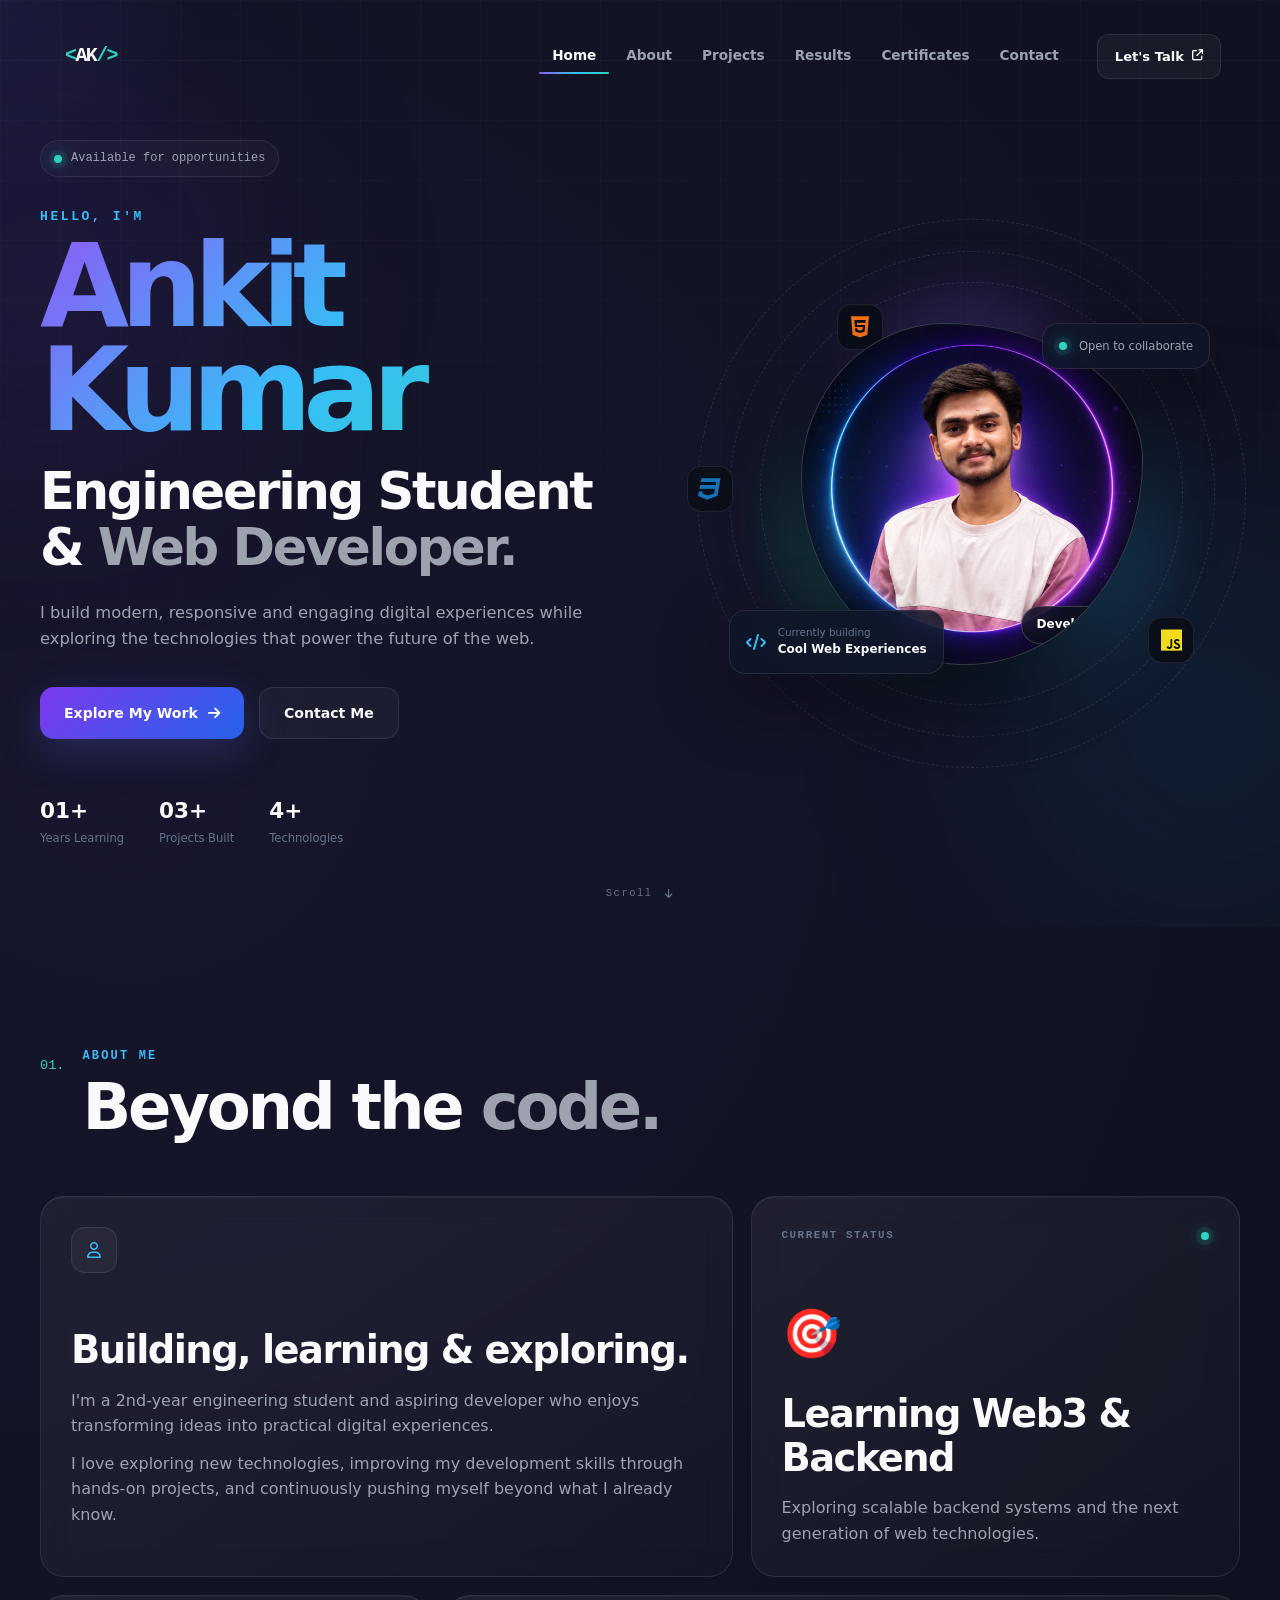
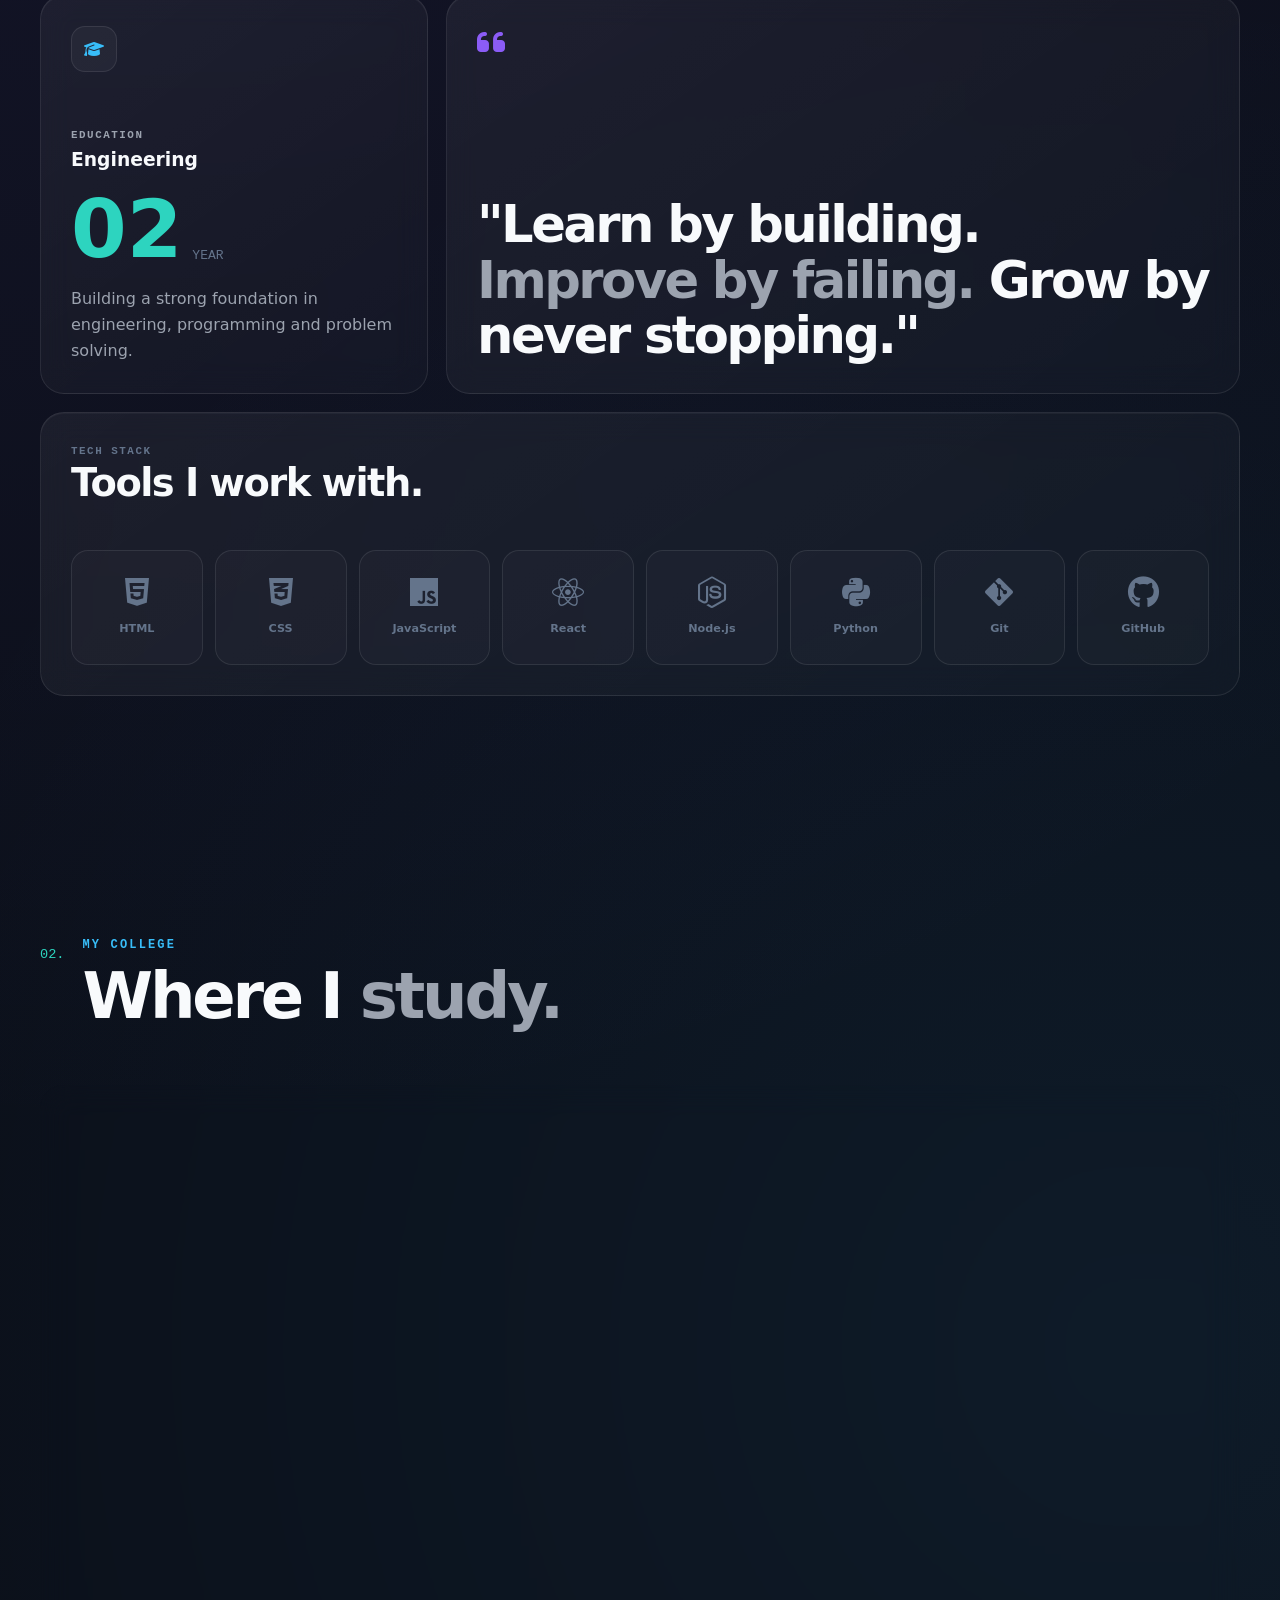
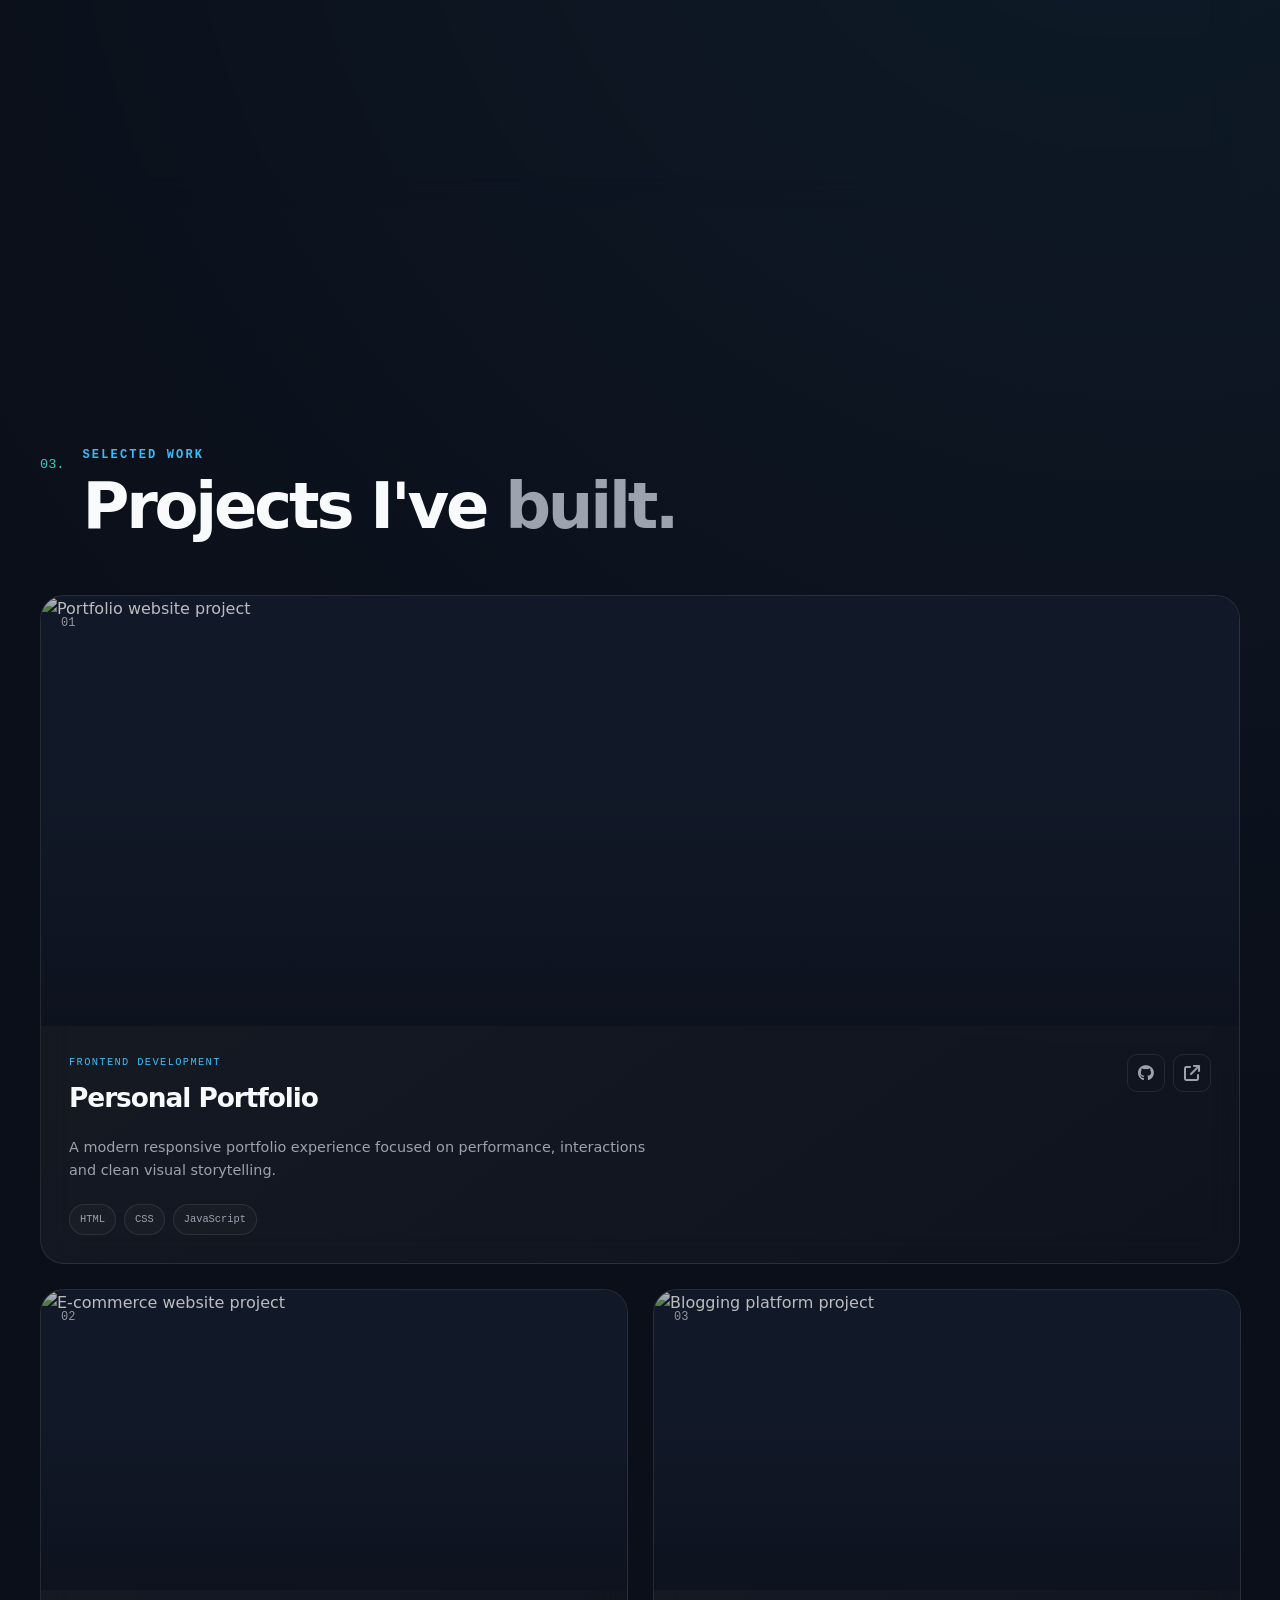
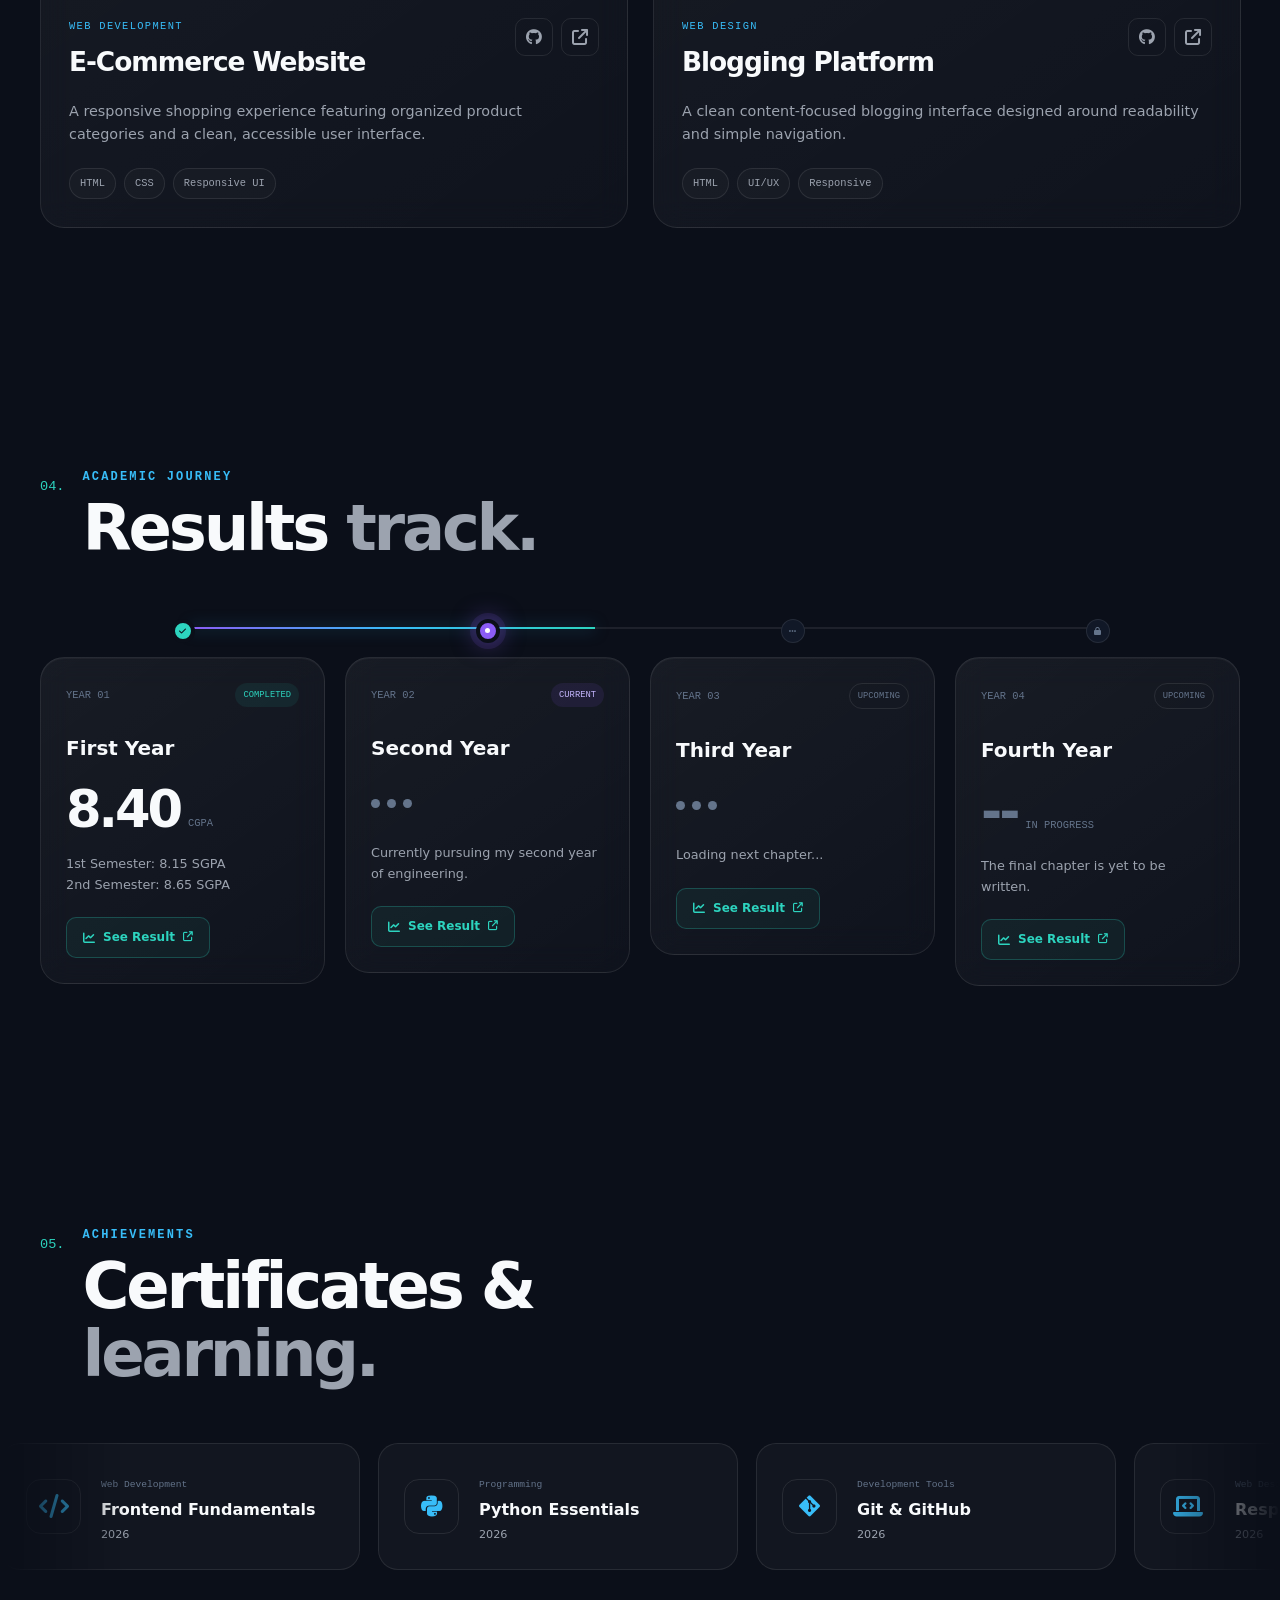
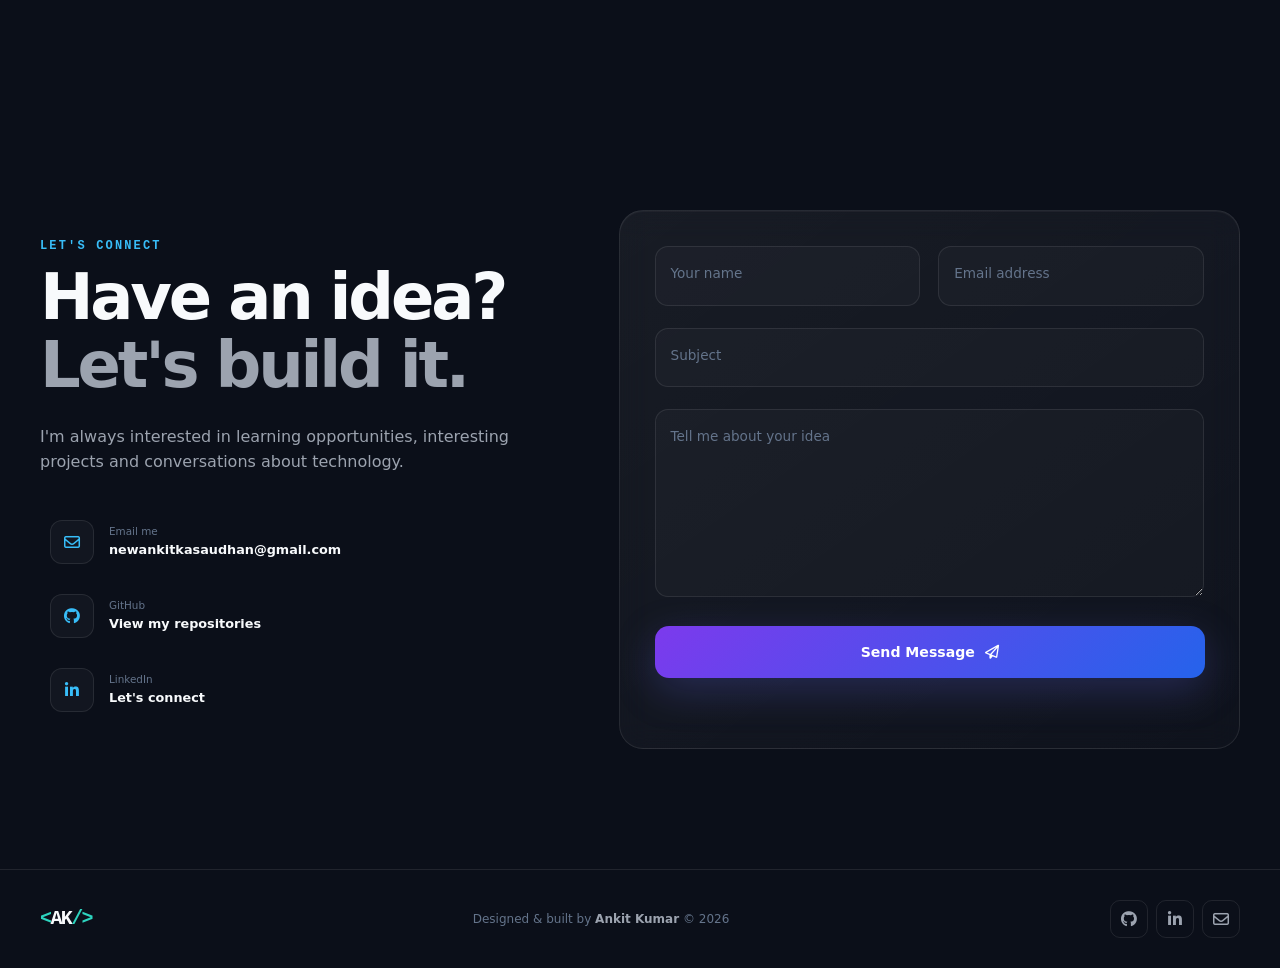
==== commit 30d3d1ef: "Add files via upload" ====
--- a/index.html
+++ b/index.html
@@ -505,7 +505,7 @@
                         <div class="project-image">
 
                             <img
-                                src="images/project-1.jpg"
+                                src="project1.png"
                                 alt="Portfolio website project"
                             >
 
@@ -576,7 +576,7 @@
                         <div class="project-image">
 
                             <img
-                                src="images/project-2.jpg"
+                                src="project2.png"
                                 alt="E-commerce website project"
                             >
 
@@ -648,7 +648,7 @@
                         <div class="project-image">
 
                             <img
-                                src="images/project-3.jpg"
+                                src="project3.png"
                                 alt="Blogging platform project"
                             >
 
@@ -1053,7 +1053,7 @@
                         <div class="contact-links">
 
                             <a
-                                href="mailto:your-email@example.com"
+                                href="mailto:newankitkasaudhan@gmail.com"
                                 class="contact-link magnetic"
                             >
                                 <span>
@@ -1062,7 +1062,7 @@
 
                                 <div>
                                     <small>Email me</small>
-                                    <strong>your-email@example.com</strong>
+                                    <strong>newankitkasaudhan@gmail.com</strong>
                                 </div>
                             </a>
 
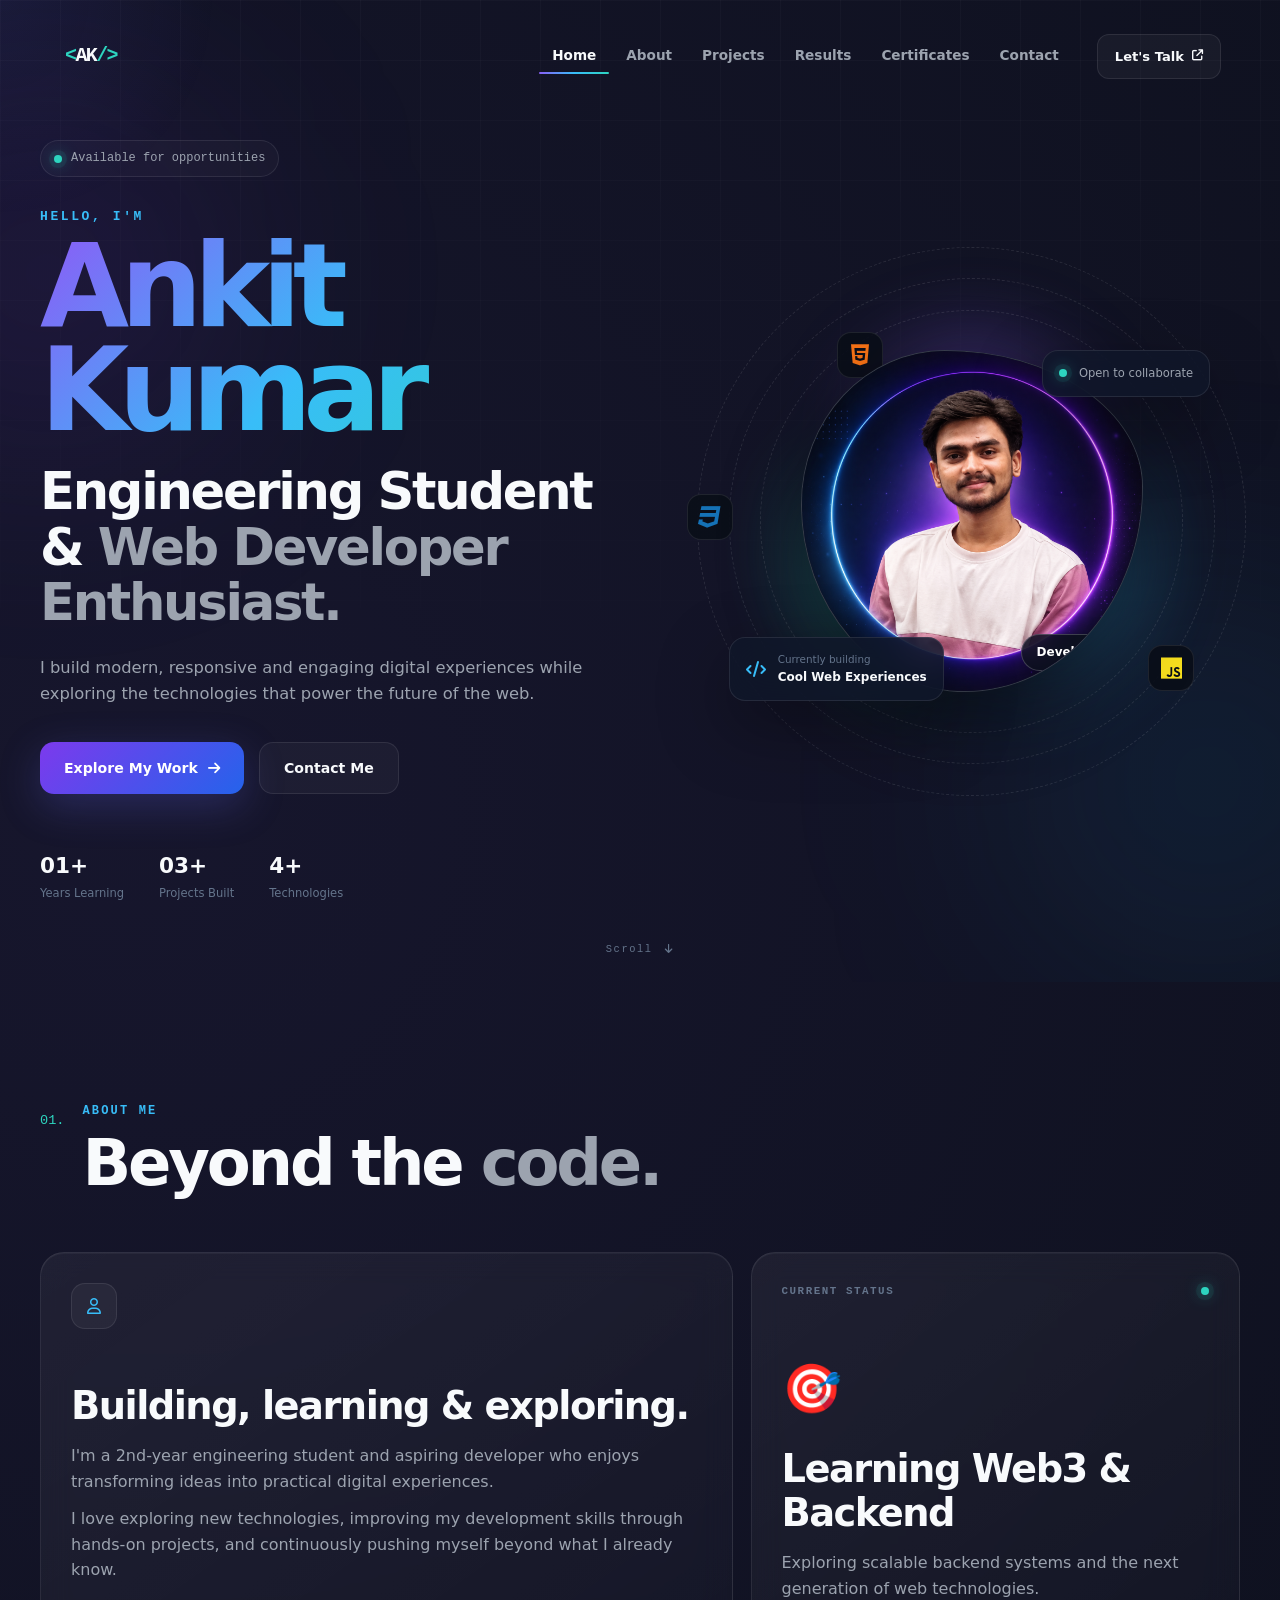
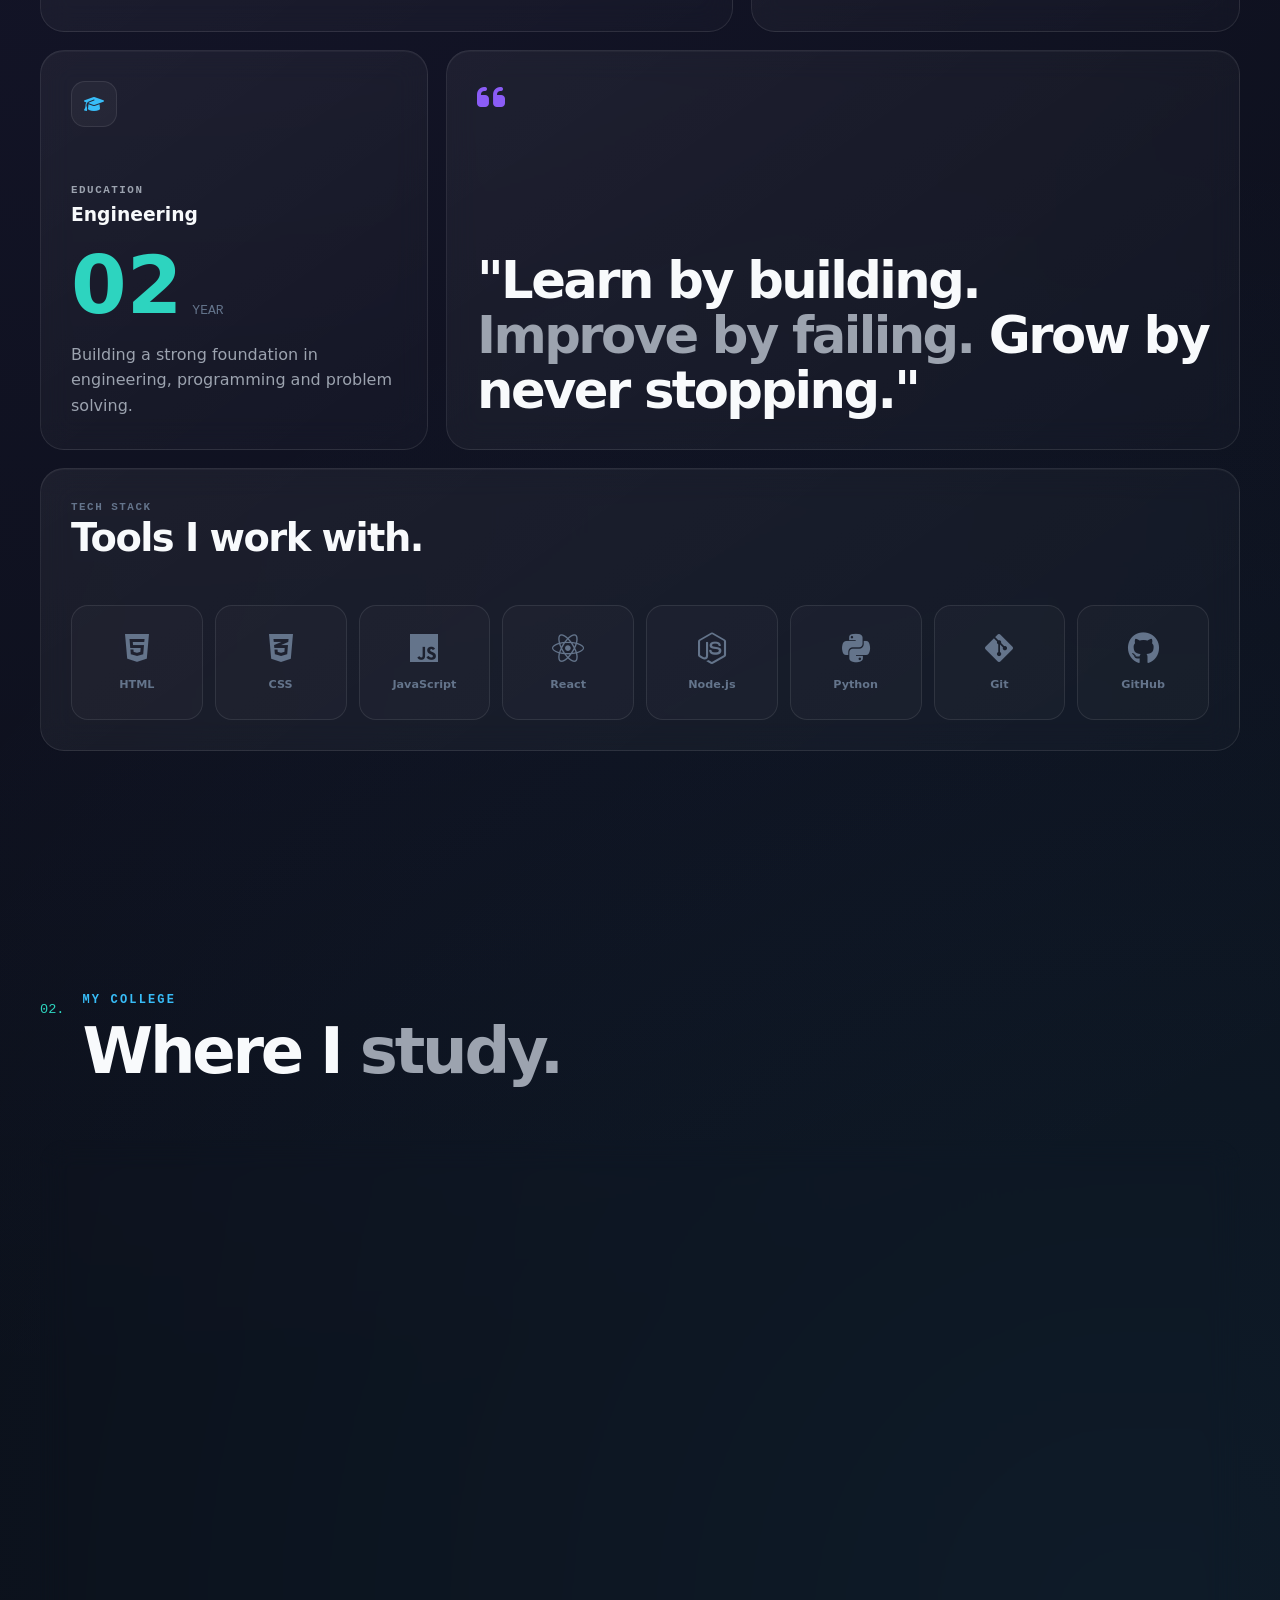
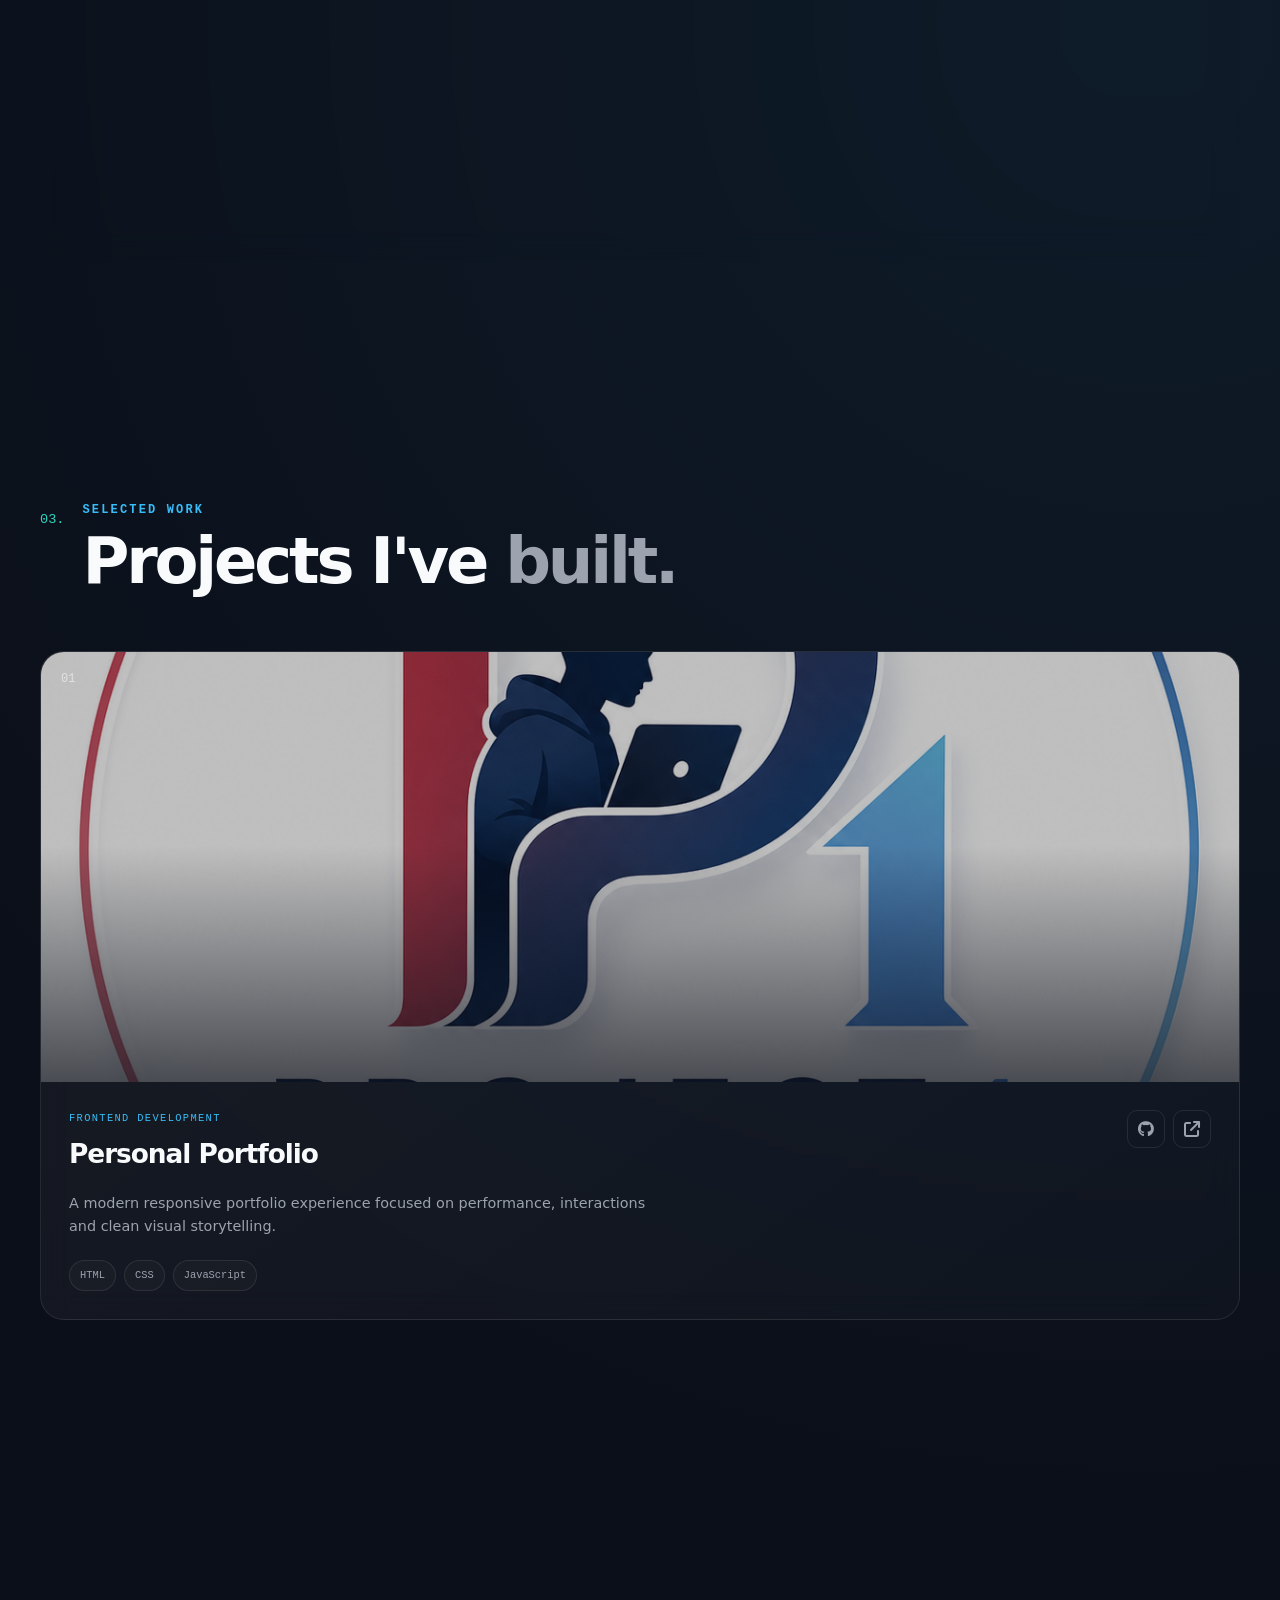
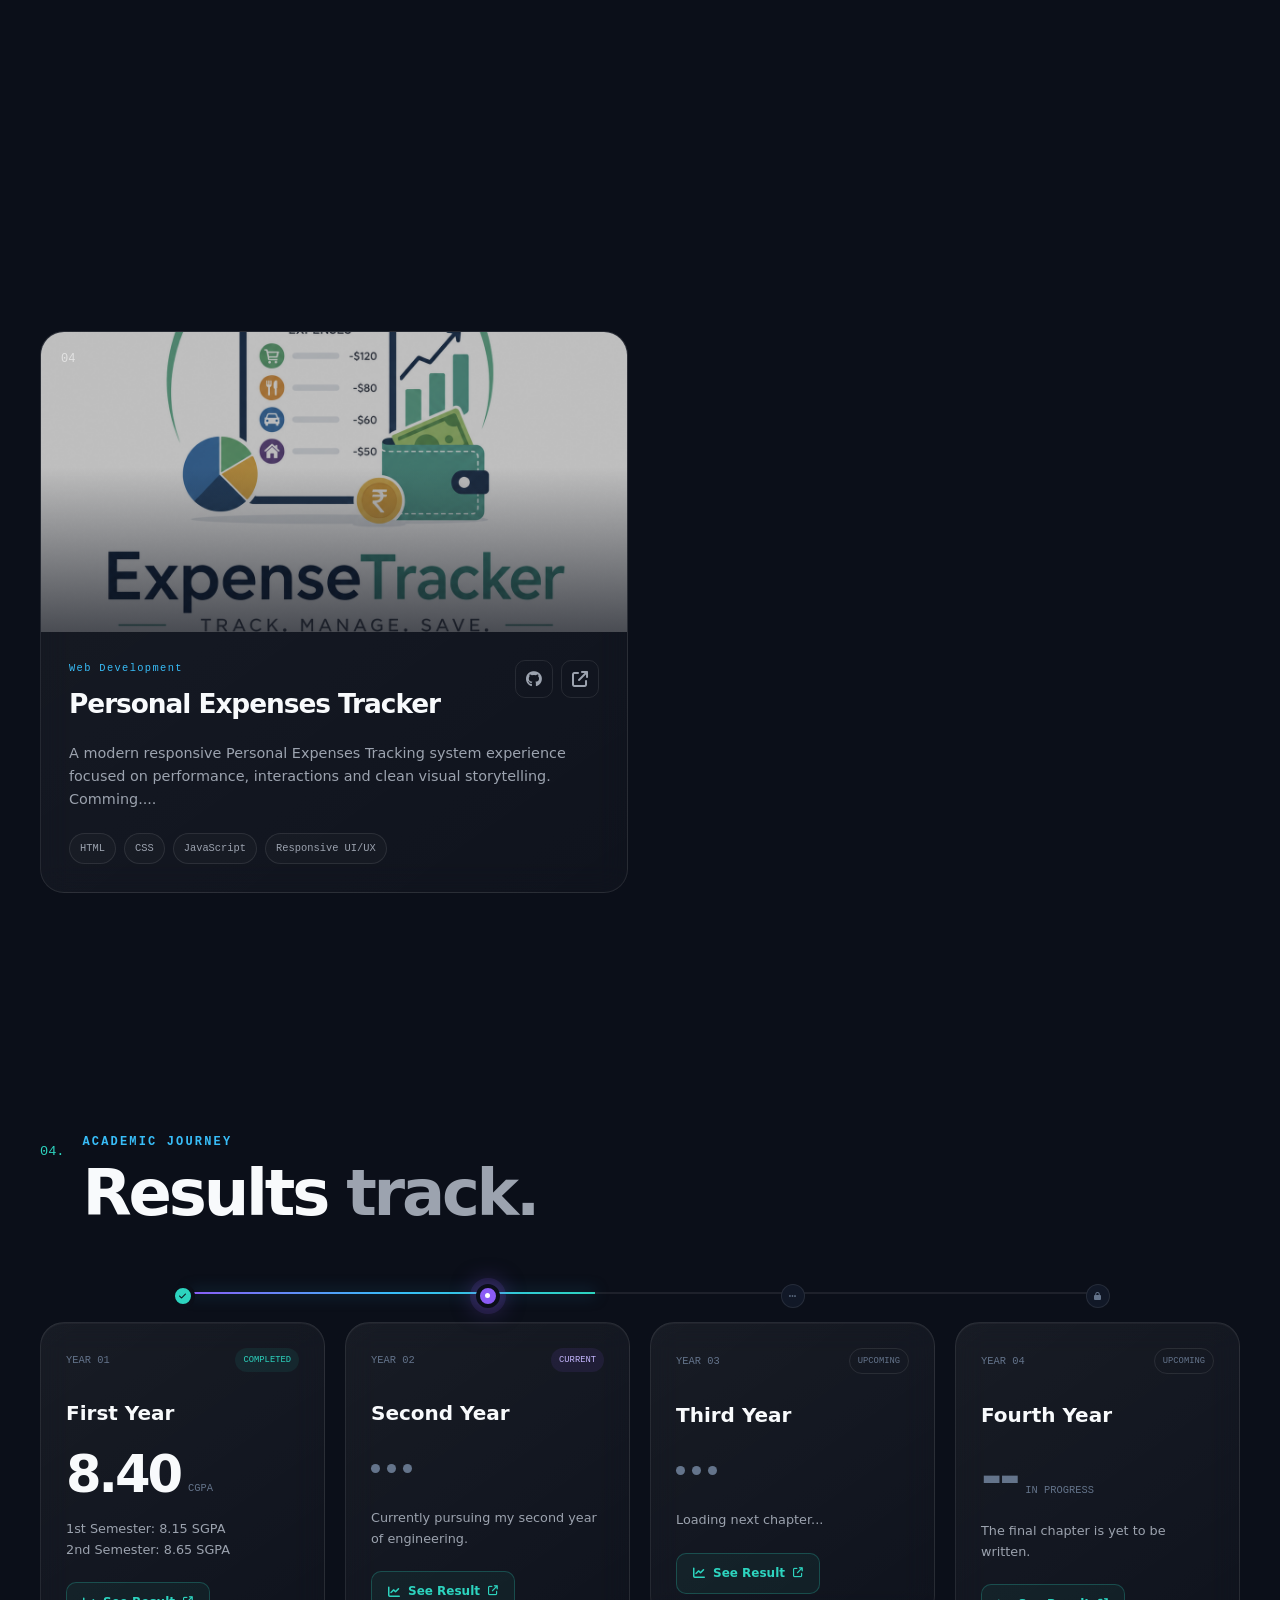
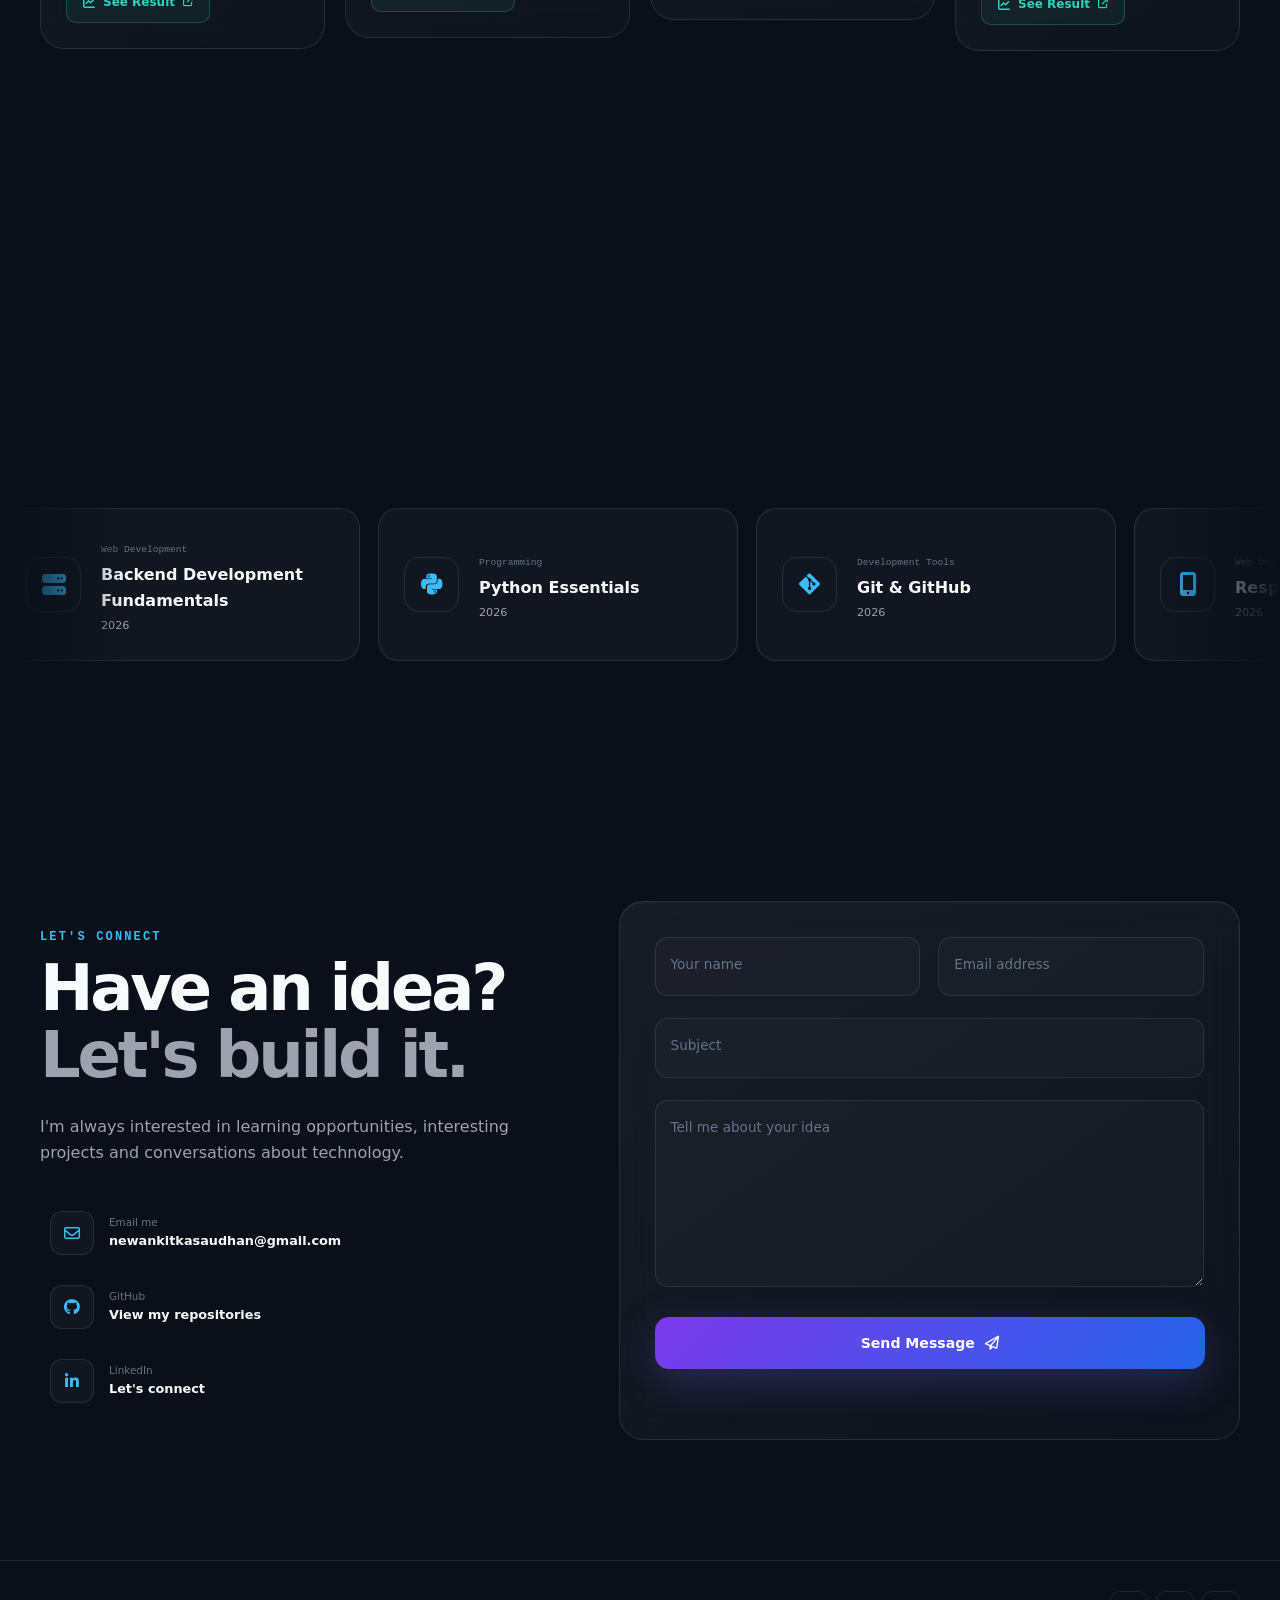
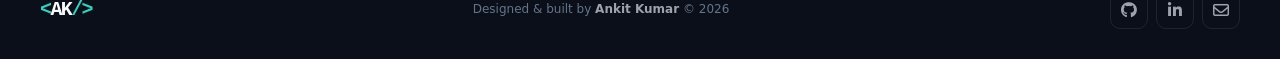
==== commit 39276925: "Add files via upload" ====
--- a/index.html
+++ b/index.html
@@ -106,7 +106,7 @@
 
                     <h2 class="hero-role">
                         Engineering Student &
-                        <span>Web Developer.</span>
+                        <span>Web Developer Enthusiast.</span>
                     </h2>
 
                     <p class="hero-description">
@@ -437,7 +437,7 @@
                             MY COLLEGE
                         </span>
 
-                        <h3>Your College Name</h3>
+                        <h3>Babu Banarasi Das University</h3>
 
                         <!-- Address -->
                         <div class="college-address">
@@ -448,7 +448,7 @@
                                 <span>ADDRESS</span>
 
                                 <p>
-                                    Enter your complete college address here.
+                                    Faizabad Rd,Lucknow,Uttar Pradesh
                                 </p>
                             </div>
 
@@ -456,7 +456,7 @@
 
                         <!-- Google Maps Location -->
                         <a
-                            href="YOUR_GOOGLE_MAPS_LINK"
+                            href="https://www.google.com/maps/dir//Babu+Banarasi+Das+University,+111,+Faizabad+Rd,+Atif+Vihar,+Lucknow,+Uattardhona,+Uttar+Pradesh+226028/@26.8828553,81.0468009,14z/data=!4m8!4m7!1m0!1m5!1m1!1s0x399be209f58895a1:0x8328acaa3eddd4f!2m2!1d81.0590004!2d26.8887269?entry=ttu&g_ep=EgoyMDI2MDcxNS4wIKXMDSoASAFQAw%3D%3D"
                             target="_blank"
                             rel="noopener noreferrer"
                             class="college-location-btn magnetic"
@@ -541,7 +541,7 @@
 
                                 <div class="project-links">
 
-                                    <a href="#" aria-label="GitHub repository">
+                                    <a href="https://github.com/Ankit-codes47/Ankit-Kumar" aria-label="GitHub repository">
                                         <i class="fa-brands fa-github"></i>
                                     </a>
 
@@ -655,7 +655,7 @@
                             <div class="project-overlay">
 
                                 <a
-                                    href="#"
+                                    href="https://ankit-codes47.github.io/Blogging/"
                                     class="project-action magnetic"
                                     aria-label="View project"
                                 >
@@ -682,11 +682,11 @@
 
                                 <div class="project-links">
 
-                                    <a href="#" aria-label="GitHub repository">
+                                    <a href="https://github.com/Ankit-codes47/Blogging" aria-label="GitHub repository">
                                         <i class="fa-brands fa-github"></i>
                                     </a>
 
-                                    <a href="#" aria-label="Live website">
+                                    <a href="https://ankit-codes47.github.io/Blogging/" aria-label="Live website">
                                         <i class="fa-solid fa-arrow-up-right-from-square"></i>
                                     </a>
 
@@ -697,13 +697,85 @@
                             <p>
                                 A clean content-focused blogging interface
                                 designed around readability and simple
-                                navigation.
+                                navigation.<br>
+                                Comming....
                             </p>
 
                             <div class="project-tags">
                                 <span>HTML</span>
                                 <span>UI/UX</span>
                                 <span>Responsive</span>
+                            </div>
+
+                        </div>
+
+                    </article>
+                    <!-- Project 04 -->
+                    <article class="project-card spotlight tilt-card reveal">
+
+                        <div class="project-image">
+
+                            <img
+                                src="project4.png"
+                                alt="Portfolio website project"
+                            >
+
+                            <div class="project-overlay">
+
+                                <a
+                                    href="https://ankit-codes47.github.io/Personal-Expenses-Tracker/"
+                                    class="project-action magnetic"
+                                    aria-label="View live project"
+                                >
+                                    <i class="fa-solid fa-arrow-up-right-from-square"></i>
+                                </a>
+
+                            </div>
+
+                            <span class="project-number">04</span>
+
+                        </div>
+
+                        <div class="project-content">
+
+                            <div class="project-heading">
+
+                                <div>
+                                    <p class="project-type">
+                                        Web Development
+                                    </p>
+
+                                    <h3 class="scramble">
+                                        Personal Expenses Tracker
+                                    </h3>
+                                </div>
+
+                                <div class="project-links">
+
+                                    <a href="https://github.com/Ankit-codes47/Personal-Expenses-Tracker" aria-label="GitHub repository">
+                                        <i class="fa-brands fa-github"></i>
+                                    </a>
+
+                                    <a href="https://ankit-codes47.github.io/Personal-Expenses-Tracker/" aria-label="Live website">
+                                        <i class="fa-solid fa-arrow-up-right-from-square"></i>
+                                    </a>
+
+                                </div>
+
+                            </div>
+
+                            <p>
+                                A modern responsive Personal Expenses Tracking system experience
+                                focused on performance, interactions and
+                                clean visual storytelling.<br>
+                                Comming....
+                            </p>
+
+                            <div class="project-tags">
+                                <span>HTML</span>
+                                <span>CSS</span>
+                                <span>JavaScript</span>
+                                <span>Responsive UI/UX</span>
                             </div>
 
                         </div>
@@ -937,11 +1009,11 @@
 
                     <!-- First set -->
                     <article class="certificate-card">
-                        <i class="fa-solid fa-code"></i>
+                        <i class="fa-solid fa-server"></i>
 
                         <div>
                             <span>Web Development</span>
-                            <h3>Frontend Fundamentals</h3>
+                            <h3>Backend Development Fundamentals</h3>
                             <p>2026</p>
                         </div>
                     </article>
@@ -967,7 +1039,7 @@
                     </article>
 
                     <article class="certificate-card">
-                        <i class="fa-solid fa-laptop-code"></i>
+                        <i class="fa-solid fa-mobile-screen-button"></i>
 
                         <div>
                             <span>Web Design</span>
@@ -976,14 +1048,34 @@
                         </div>
                     </article>
 
+                    <article class="certificate-card">
+                        <i class="fa-solid fa-code"></i>
+
+                        <div>
+                            <span>Web Development</span>
+                            <h3>Frontend Development</h3>
+                            <p>2026</p>
+                        </div>
+                    </article>
+
+                    <article class="certificate-card">
+                        <i class="fa-solid fa-c"></i>
+
+                        <div>
+                            <span>Programming</span>
+                            <h3>C Programming Essentials</h3>
+                            <p>2026</p>
+                        </div>
+                    </article>
+
 
                     <!-- Duplicate set for infinite animation -->
                     <article class="certificate-card" aria-hidden="true">
-                        <i class="fa-solid fa-code"></i>
+                        <i class="fa-solid fa-server"></i>
 
                         <div>
                             <span>Web Development</span>
-                            <h3>Frontend Fundamentals</h3>
+                            <h3>Backend Development</h3>
                             <p>2026</p>
                         </div>
                     </article>
@@ -1009,11 +1101,29 @@
                     </article>
 
                     <article class="certificate-card" aria-hidden="true">
-                        <i class="fa-solid fa-laptop-code"></i>
+                        <i class="fa-solid fa-mobile-screen-button"></i>
 
                         <div>
                             <span>Web Design</span>
                             <h3>Responsive Web Design</h3>
+                            <p>2026</p>
+                        </div>
+                    </article>
+                    <article class="certificate-card" aria-hidden="true">
+                        <i class="fa-solid fa-laptop-code"></i>
+
+                        <div>
+                            <span>Web Design</span>
+                            <h3>Frontend Development</h3>
+                            <p>2026</p>
+                        </div>
+                    </article>
+                    <article class="certificate-card" aria-hidden="true">
+                        <i class="fa-solid fa-laptop-c"></i>
+
+                        <div>
+                            <span>Programming</span>
+                            <h3>C Programming Essentials</h3>
                             <p>2026</p>
                         </div>
                     </article>
@@ -1229,7 +1339,7 @@
                     <i class="fa-brands fa-linkedin-in"></i>
                 </a>
 
-                <a href="mailto:your-email@example.com" aria-label="Email">
+                <a href="mailto:newankitkasaudhan" aria-label="Email">
                     <i class="fa-regular fa-envelope"></i>
                 </a>
 
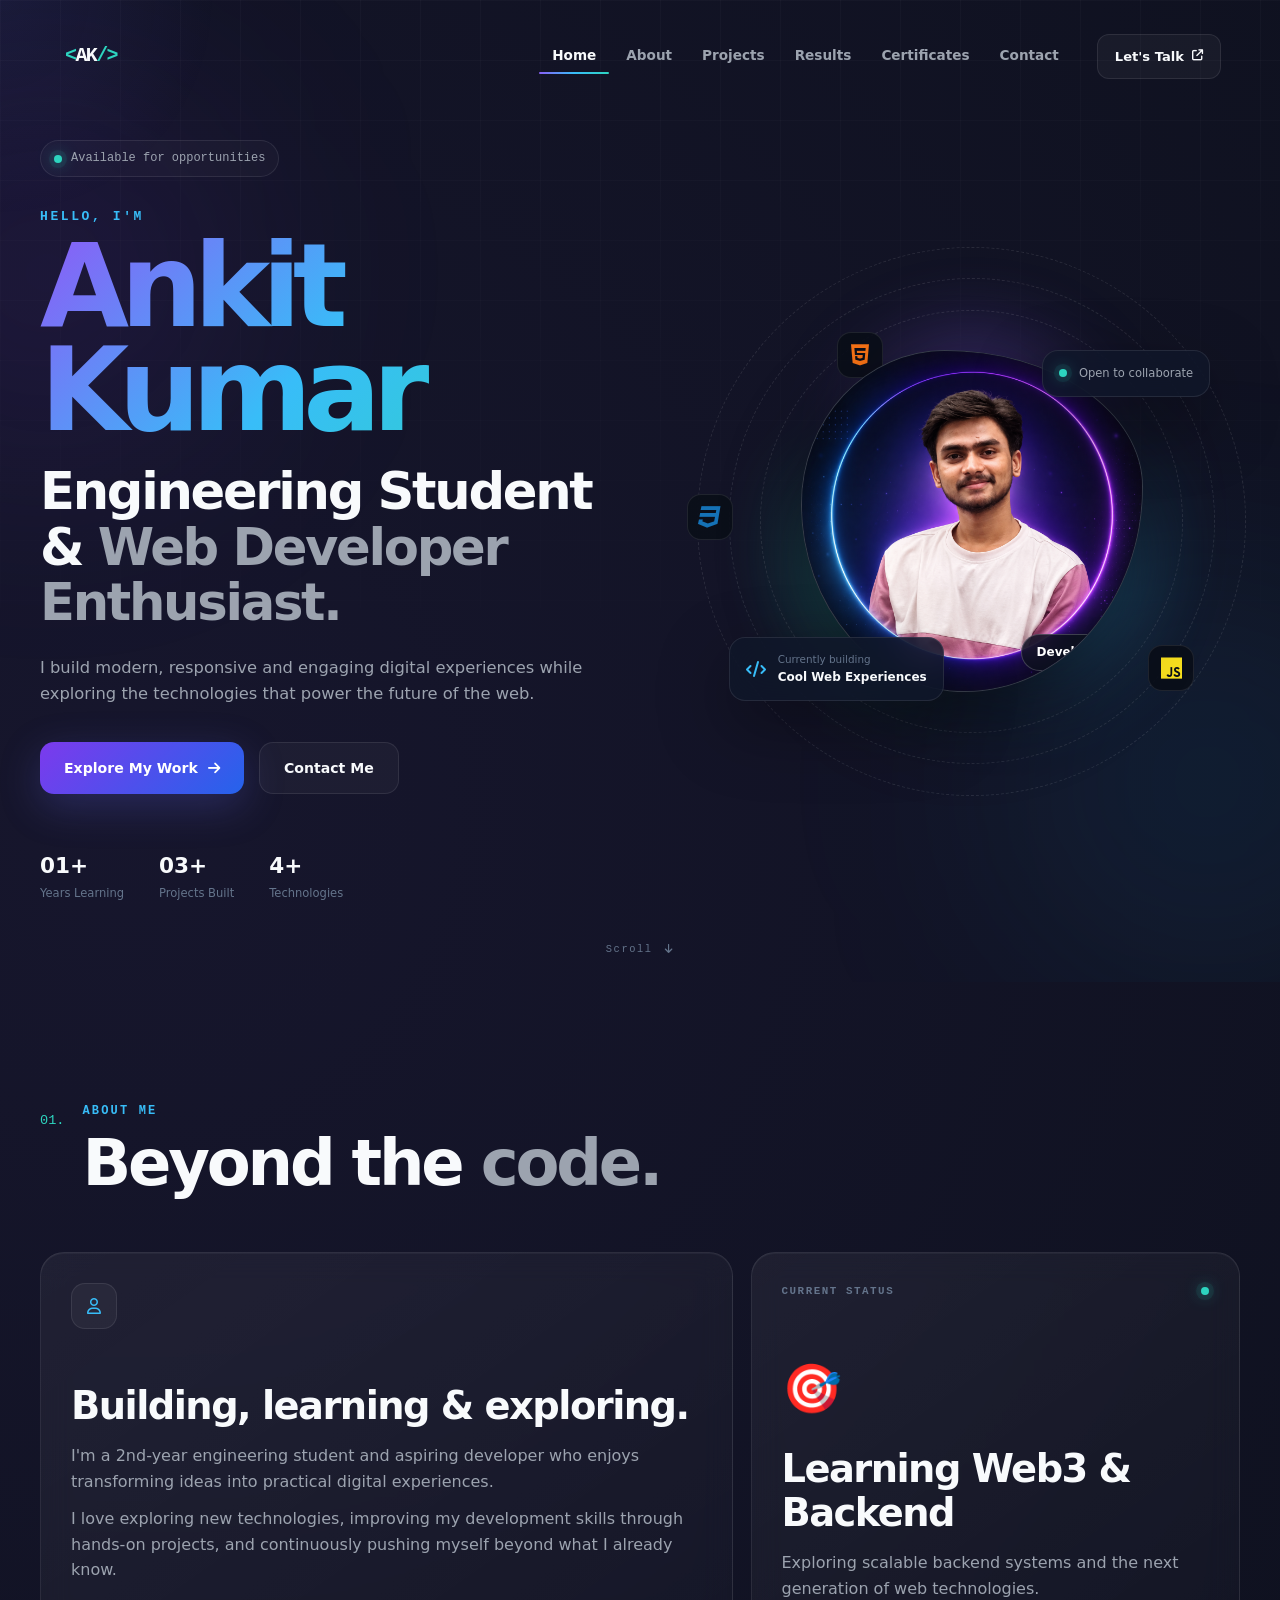
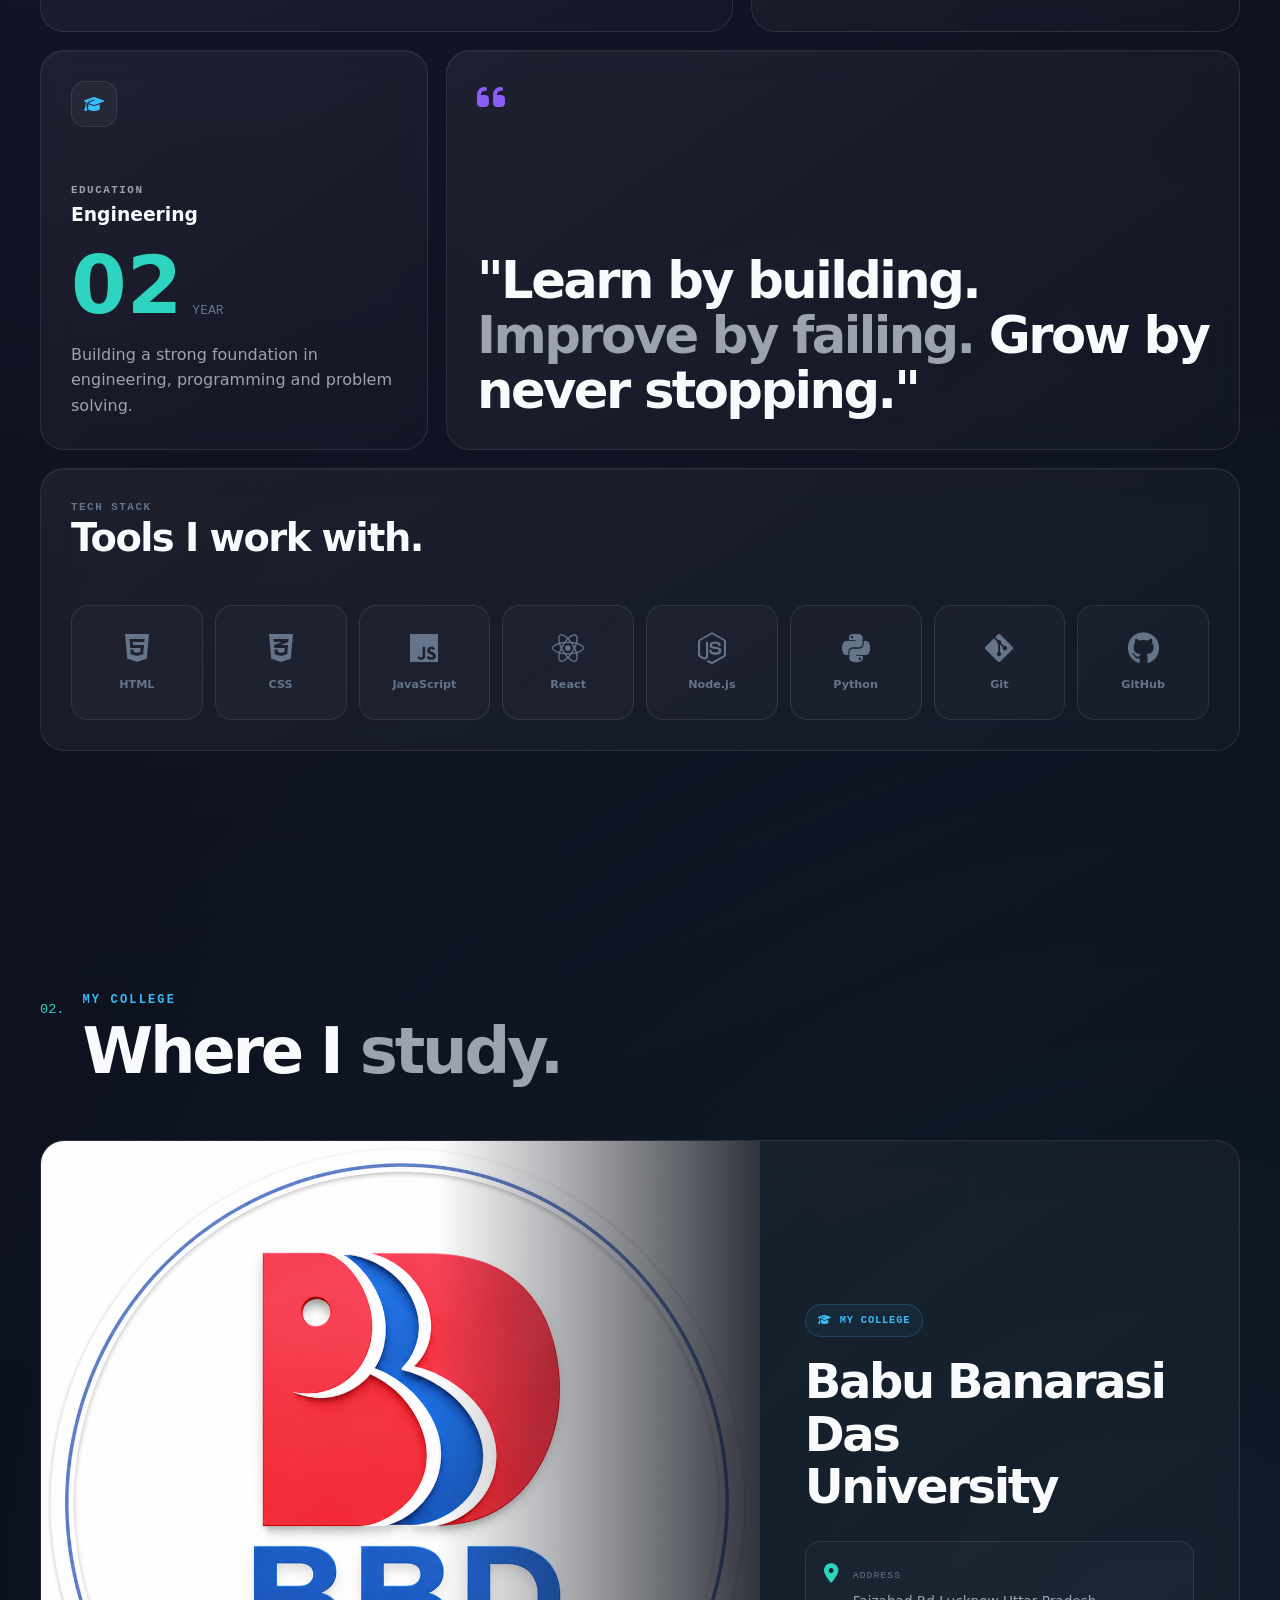
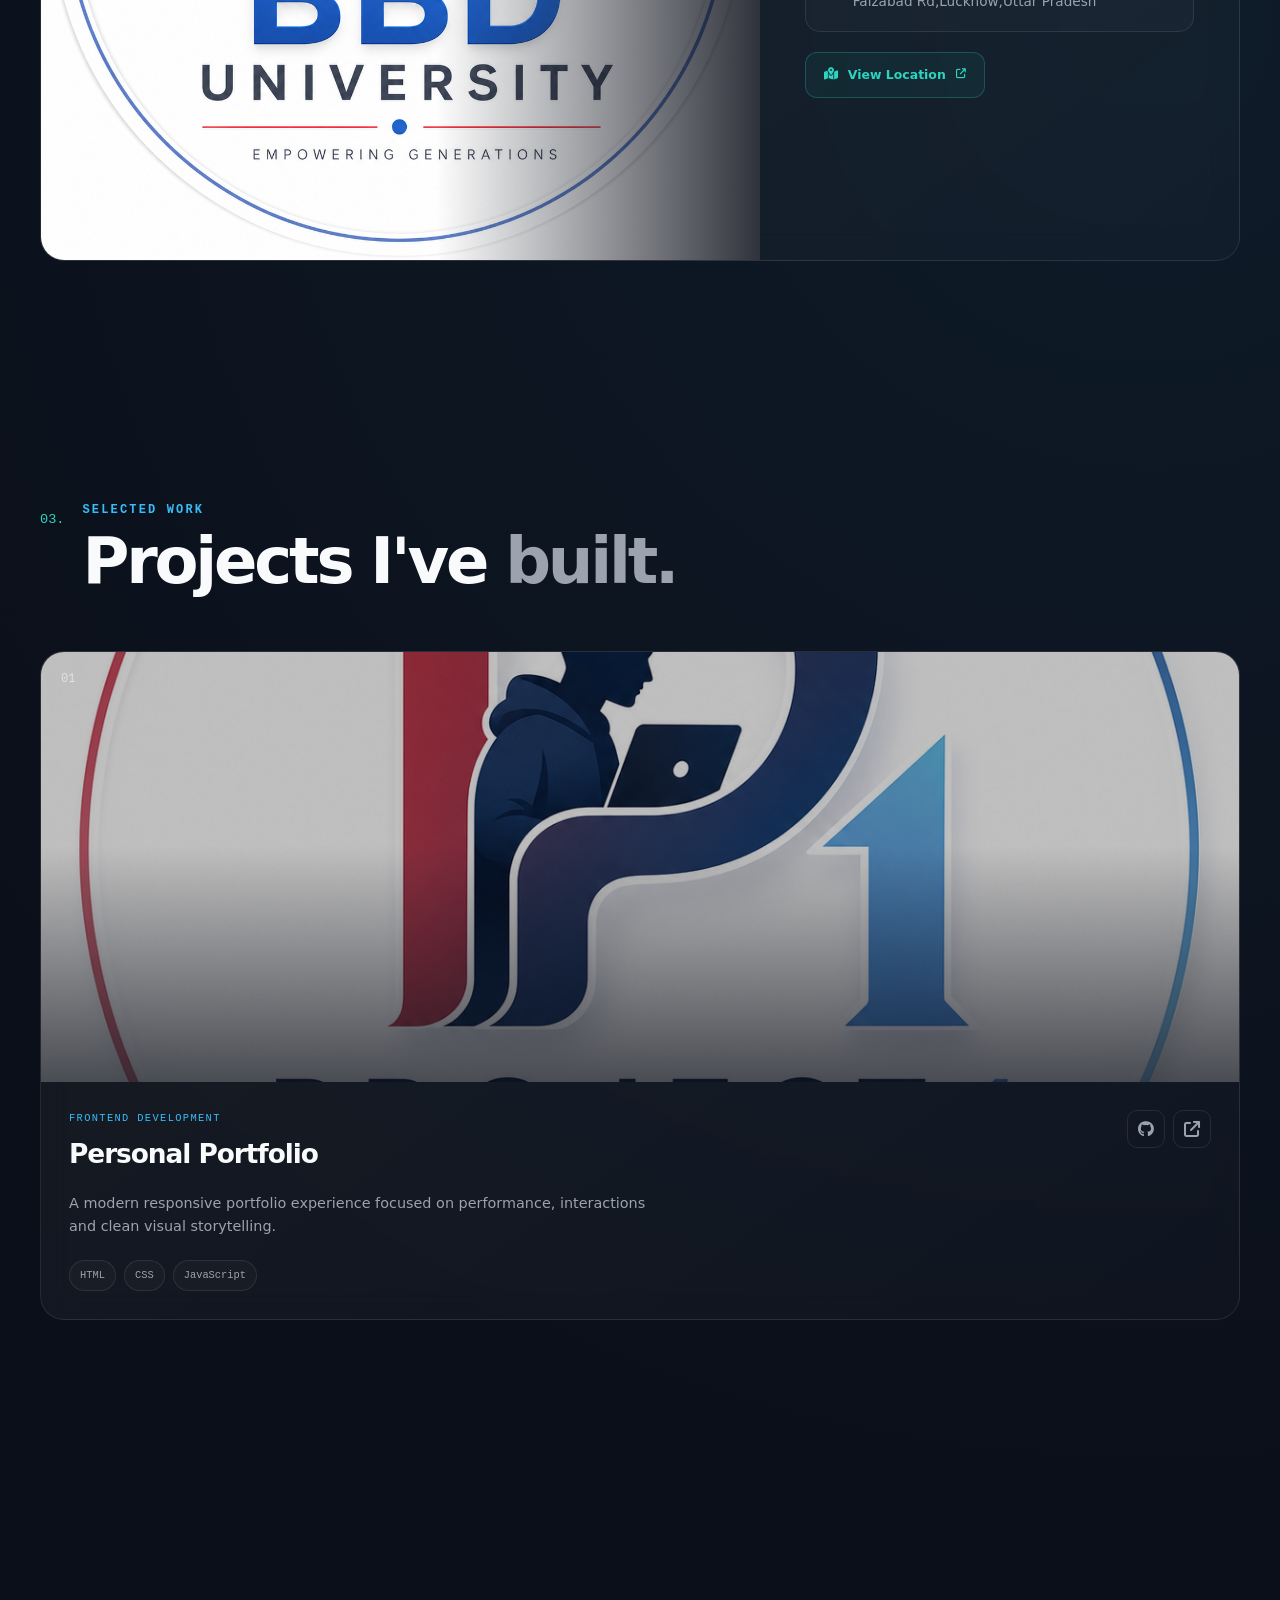
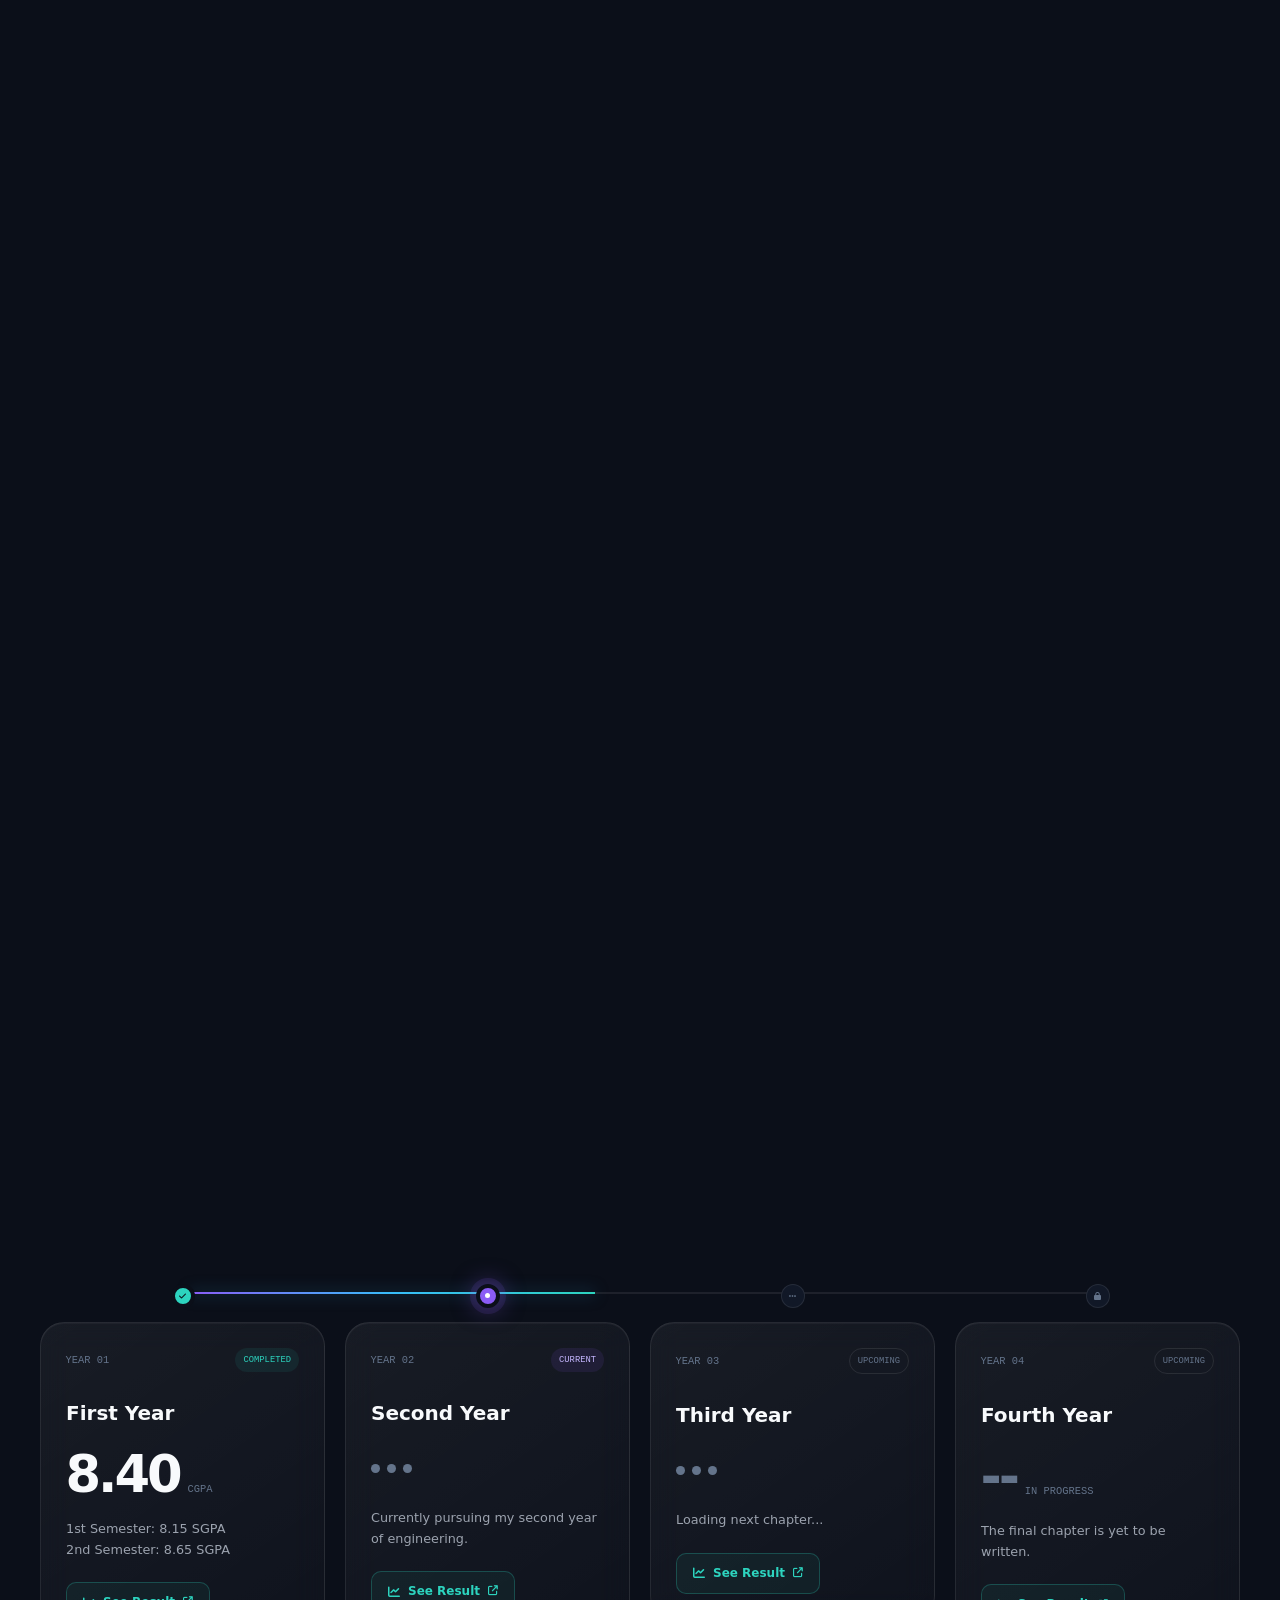
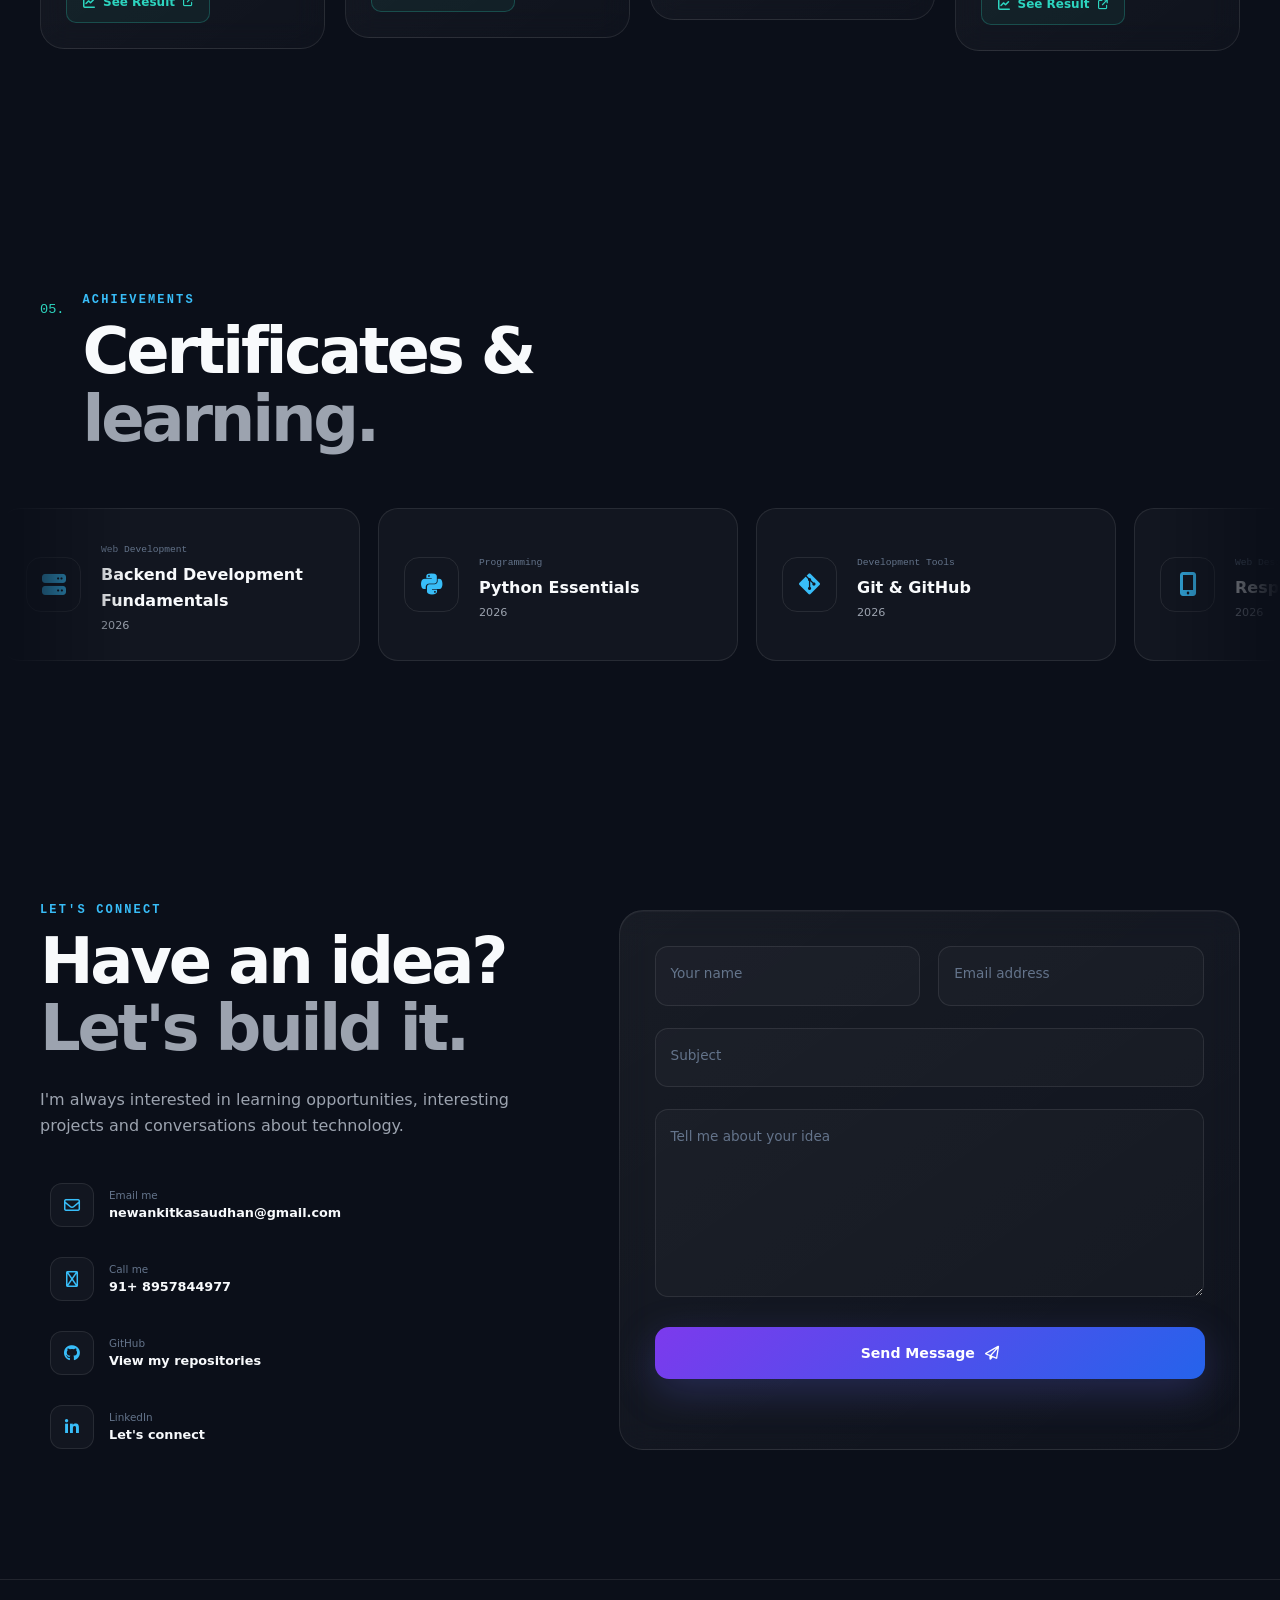
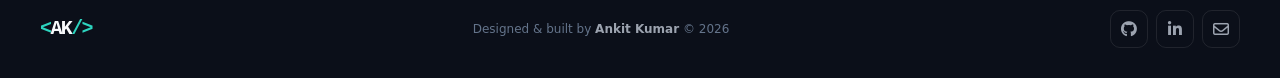
==== commit b4c7daef: "Add files via upload" ====
--- a/index.html
+++ b/index.html
@@ -437,7 +437,8 @@
                             MY COLLEGE
                         </span>
 
-                        <h3>Babu Banarasi Das University</h3>
+                        <h3 class="scramble">Babu Banarasi Das<br> 
+                            University</h3>
 
                         <!-- Address -->
                         <div class="college-address">
@@ -1176,6 +1177,20 @@
                                 </div>
                             </a>
 
+                            <a
+                                href="tel:91+ 8957844977"
+                                class="contact-link magnetic"
+                            >
+                                <span>
+                                    <i class="fa-regular fa-phone"></i>
+                                </span>
+
+                                <div>
+                                    <small>Call me</small>
+                                    <strong>91+ 8957844977</strong>
+                                </div>
+                            </a>
+
 
                             <a
                                 href="https://github.com/"
--- a/style.css
+++ b/style.css
@@ -1303,6 +1303,12 @@
     padding: 45px;
 }
 
+.college-content h3.scramble {
+    min-height: 2.2em;
+    overflow-wrap: normal;
+    word-break: keep-all;
+}
+
 .college-tag {
     display: inline-flex;
     align-items: center;
@@ -2719,4 +2725,157 @@
         opacity: 1;
         transform: none;
     }
+}
+
+/* =====================================================
+   FULLY RESPONSIVE CONTACT SECTION
+===================================================== */
+
+/* Prevent grid/flex children from overflowing */
+.contact-wrapper,
+.contact-info,
+.contact-form,
+.form-group,
+.form-row {
+    min-width: 0;
+}
+
+/* Tablets */
+@media (max-width: 900px) {
+
+    .contact-wrapper {
+        grid-template-columns: 1fr;
+        gap: 55px;
+    }
+
+    .contact-info {
+        max-width: 700px;
+    }
+
+    .contact-form {
+        width: 100%;
+    }
+}
+
+
+/* Mobile */
+@media (max-width: 600px) {
+
+    .contact-section {
+        padding-top: 80px;
+        padding-bottom: 80px;
+    }
+
+    .contact-wrapper {
+        gap: 40px;
+    }
+
+    /* Contact heading */
+    .contact-info h2 {
+        font-size: clamp(2.2rem, 12vw, 3.5rem);
+        line-height: 1.05;
+        overflow-wrap: break-word;
+    }
+
+    .contact-info > p {
+        font-size: 0.95rem;
+    }
+
+
+    /* Contact links */
+    .contact-links {
+        width: 100%;
+    }
+
+    .contact-link {
+        width: 100%;
+        min-width: 0;
+    }
+
+    .contact-link div {
+        min-width: 0;
+    }
+
+    .contact-link strong {
+        display: block;
+
+        max-width: 100%;
+
+        overflow-wrap: anywhere;
+        word-break: break-word;
+    }
+
+
+    /* Form */
+    .contact-form {
+        width: 100%;
+
+        padding: 25px 20px;
+
+        border-radius: 20px;
+    }
+
+    /* Name and email become separate rows */
+    .form-row {
+        grid-template-columns: 1fr;
+        gap: 22px;
+    }
+
+    .form-group {
+        width: 100%;
+    }
+
+    .form-group input,
+    .form-group textarea {
+        width: 100%;
+        max-width: 100%;
+    }
+
+    .form-group textarea {
+        min-height: 150px;
+        resize: vertical;
+    }
+
+    /* Full-width send button */
+    .submit-btn {
+        width: 100%;
+
+        display: flex;
+        align-items: center;
+        justify-content: center;
+    }
+}
+
+
+/* Very small phones */
+@media (max-width: 400px) {
+
+    .contact-section .container {
+        width: min(
+            calc(100% - 24px),
+            var(--container)
+        );
+    }
+
+    .contact-info h2 {
+        font-size: 2.2rem;
+    }
+
+    .contact-form {
+        padding: 22px 15px;
+    }
+
+    .contact-link {
+        padding: 13px;
+        gap: 11px;
+    }
+
+    .contact-link > span {
+        flex-shrink: 0;
+    }
+
+    .form-group input,
+    .form-group textarea {
+        font-size: 16px;
+    }
 }
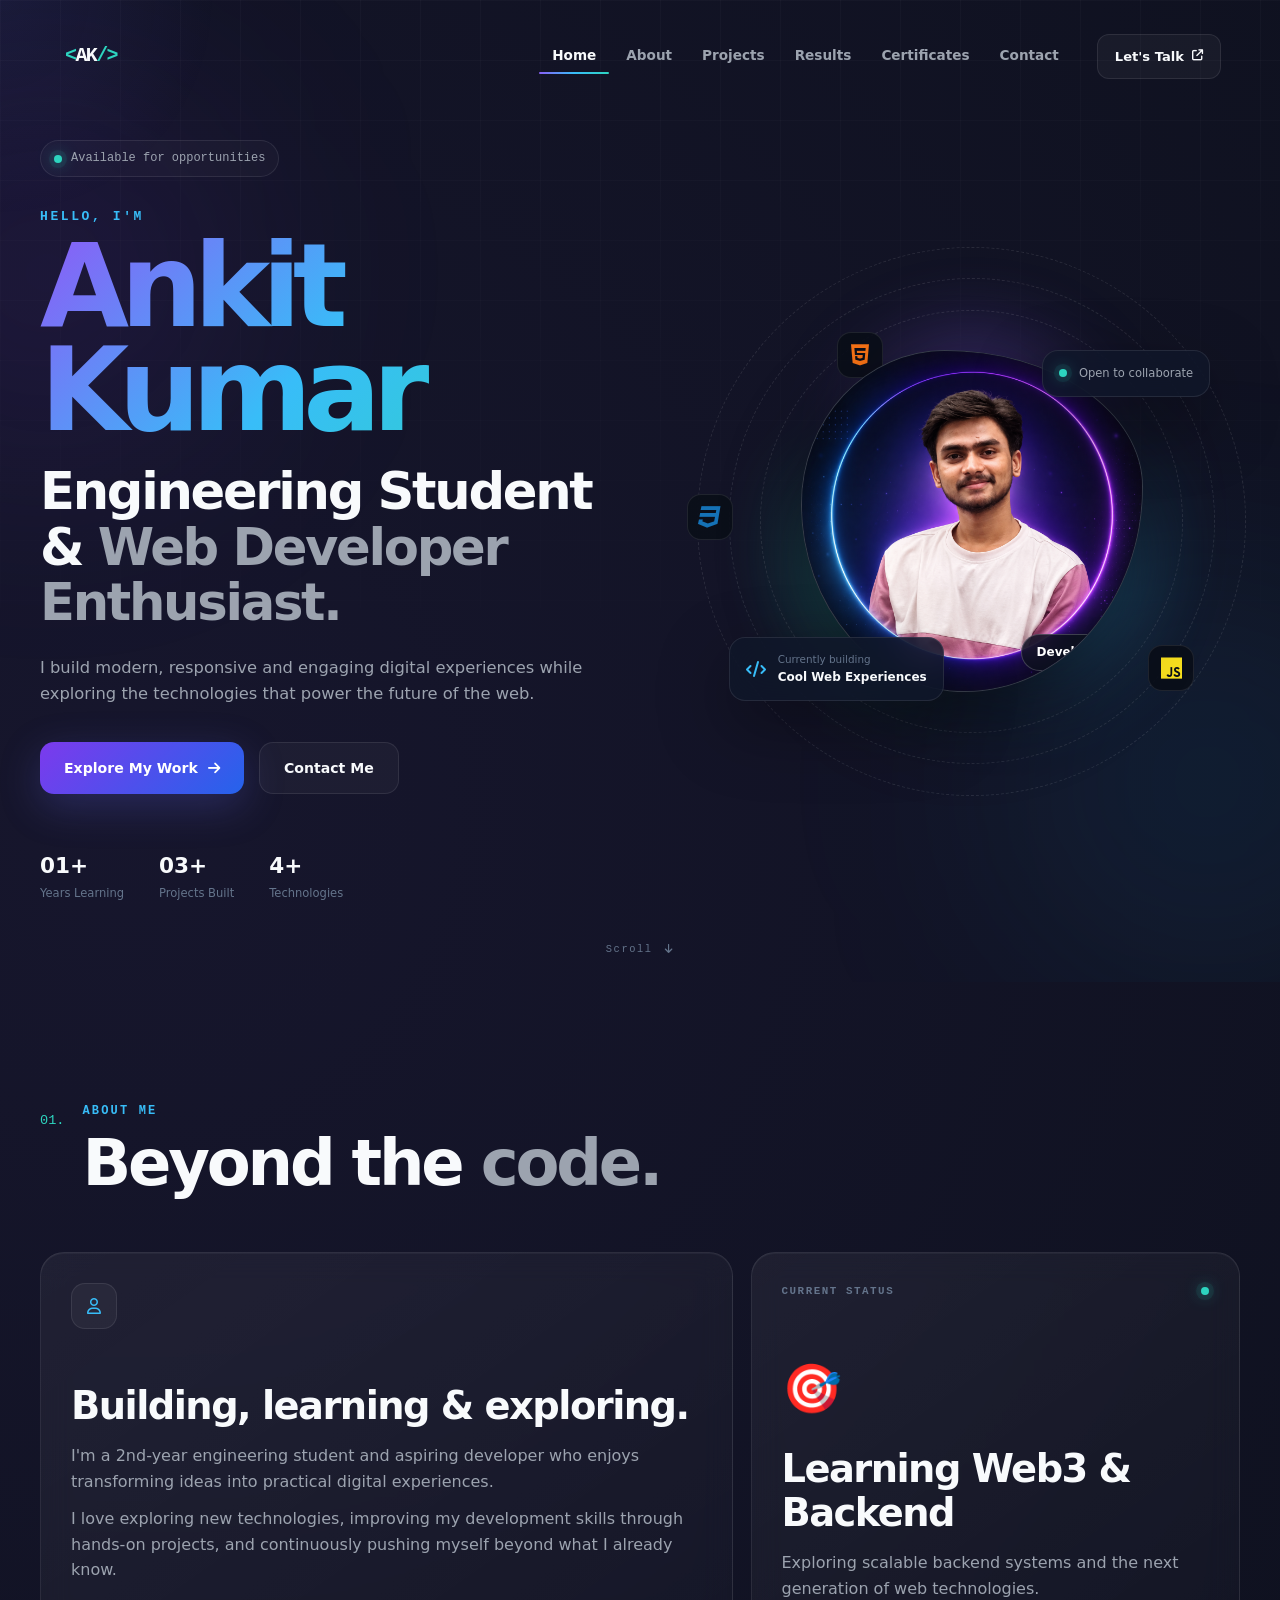
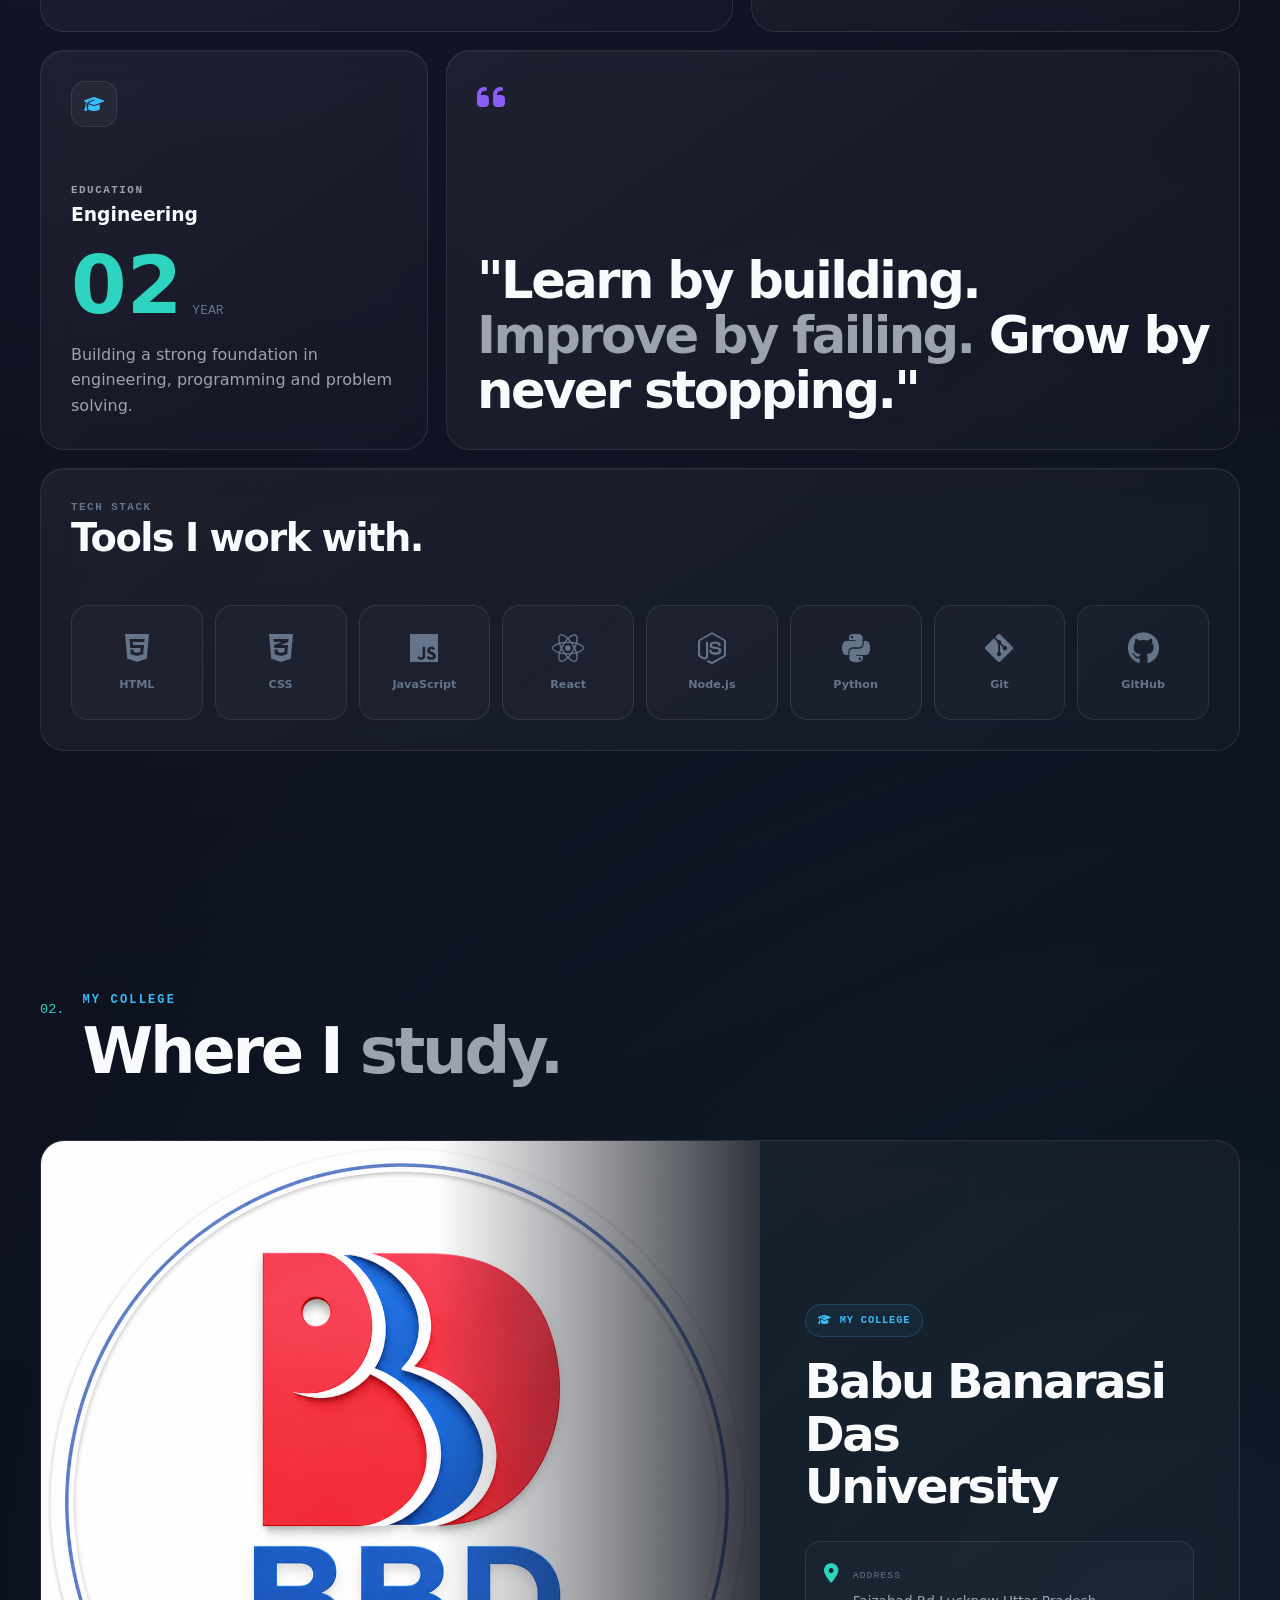
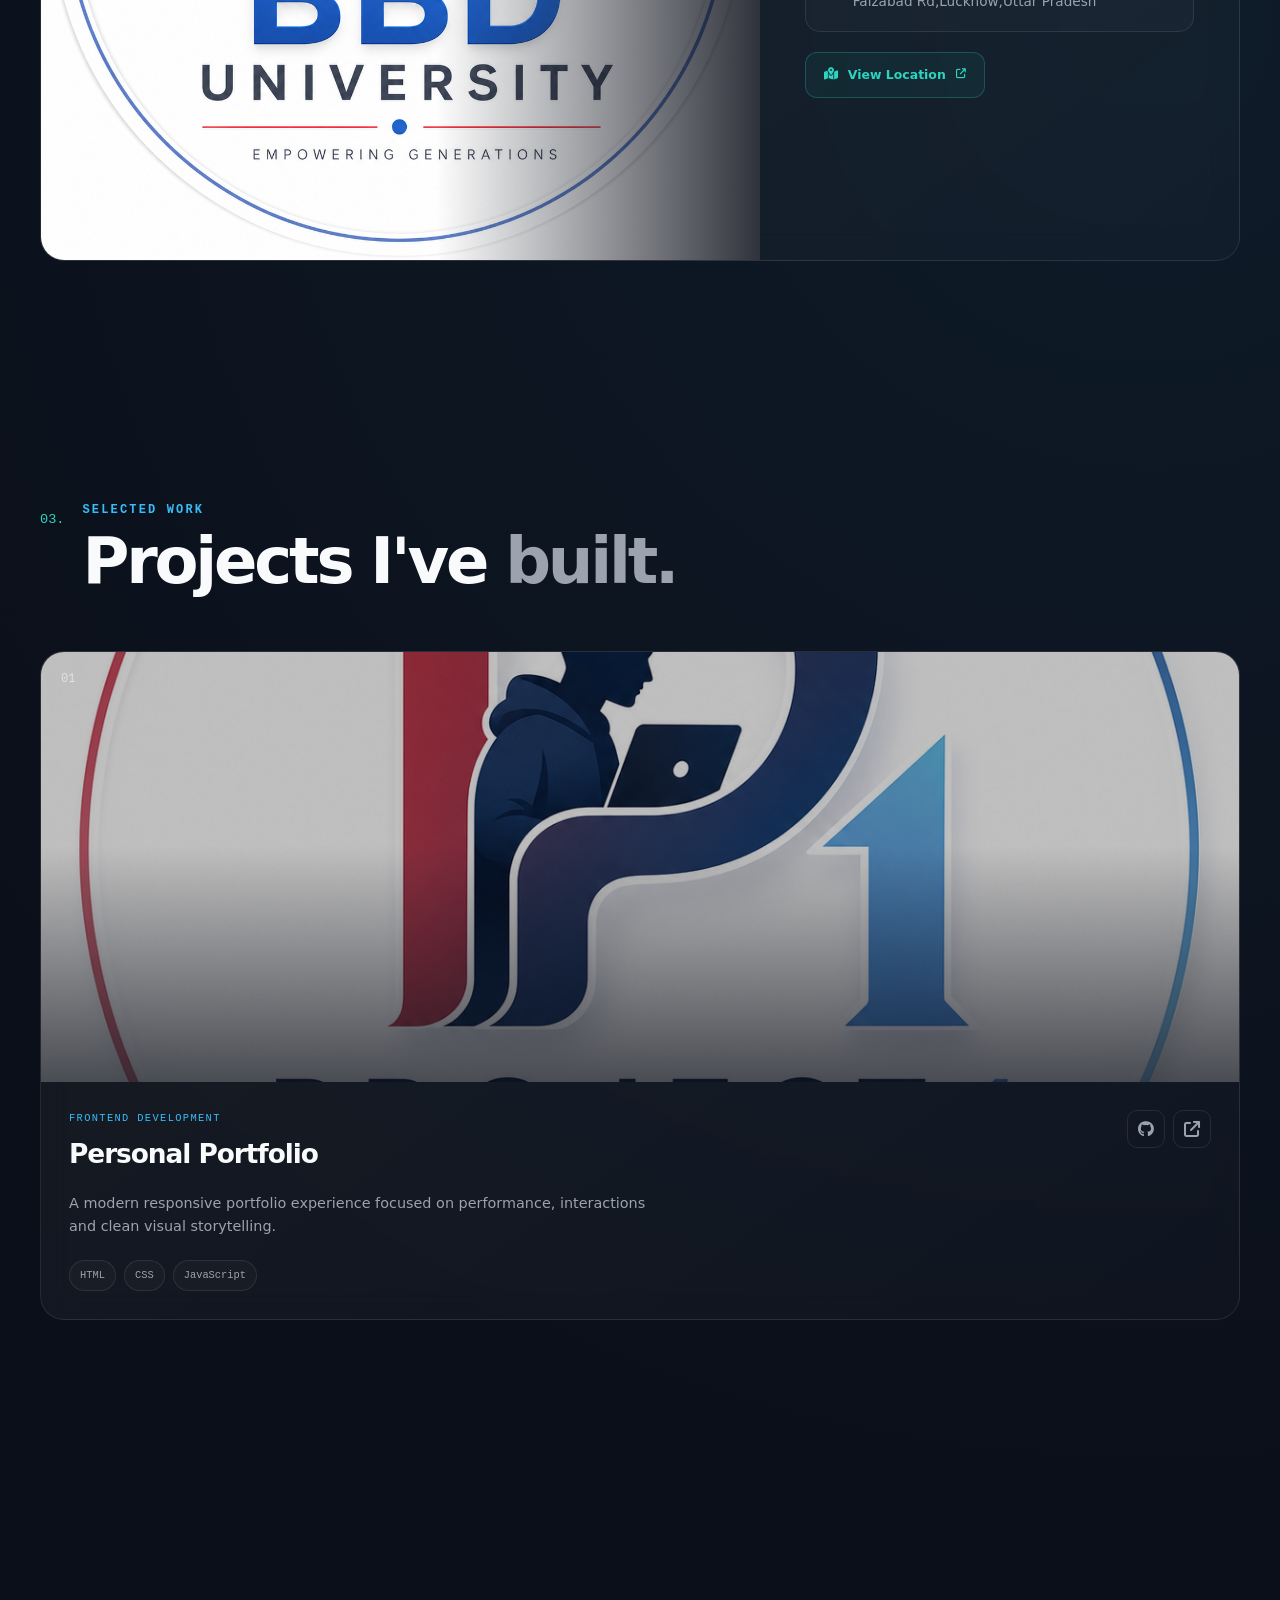
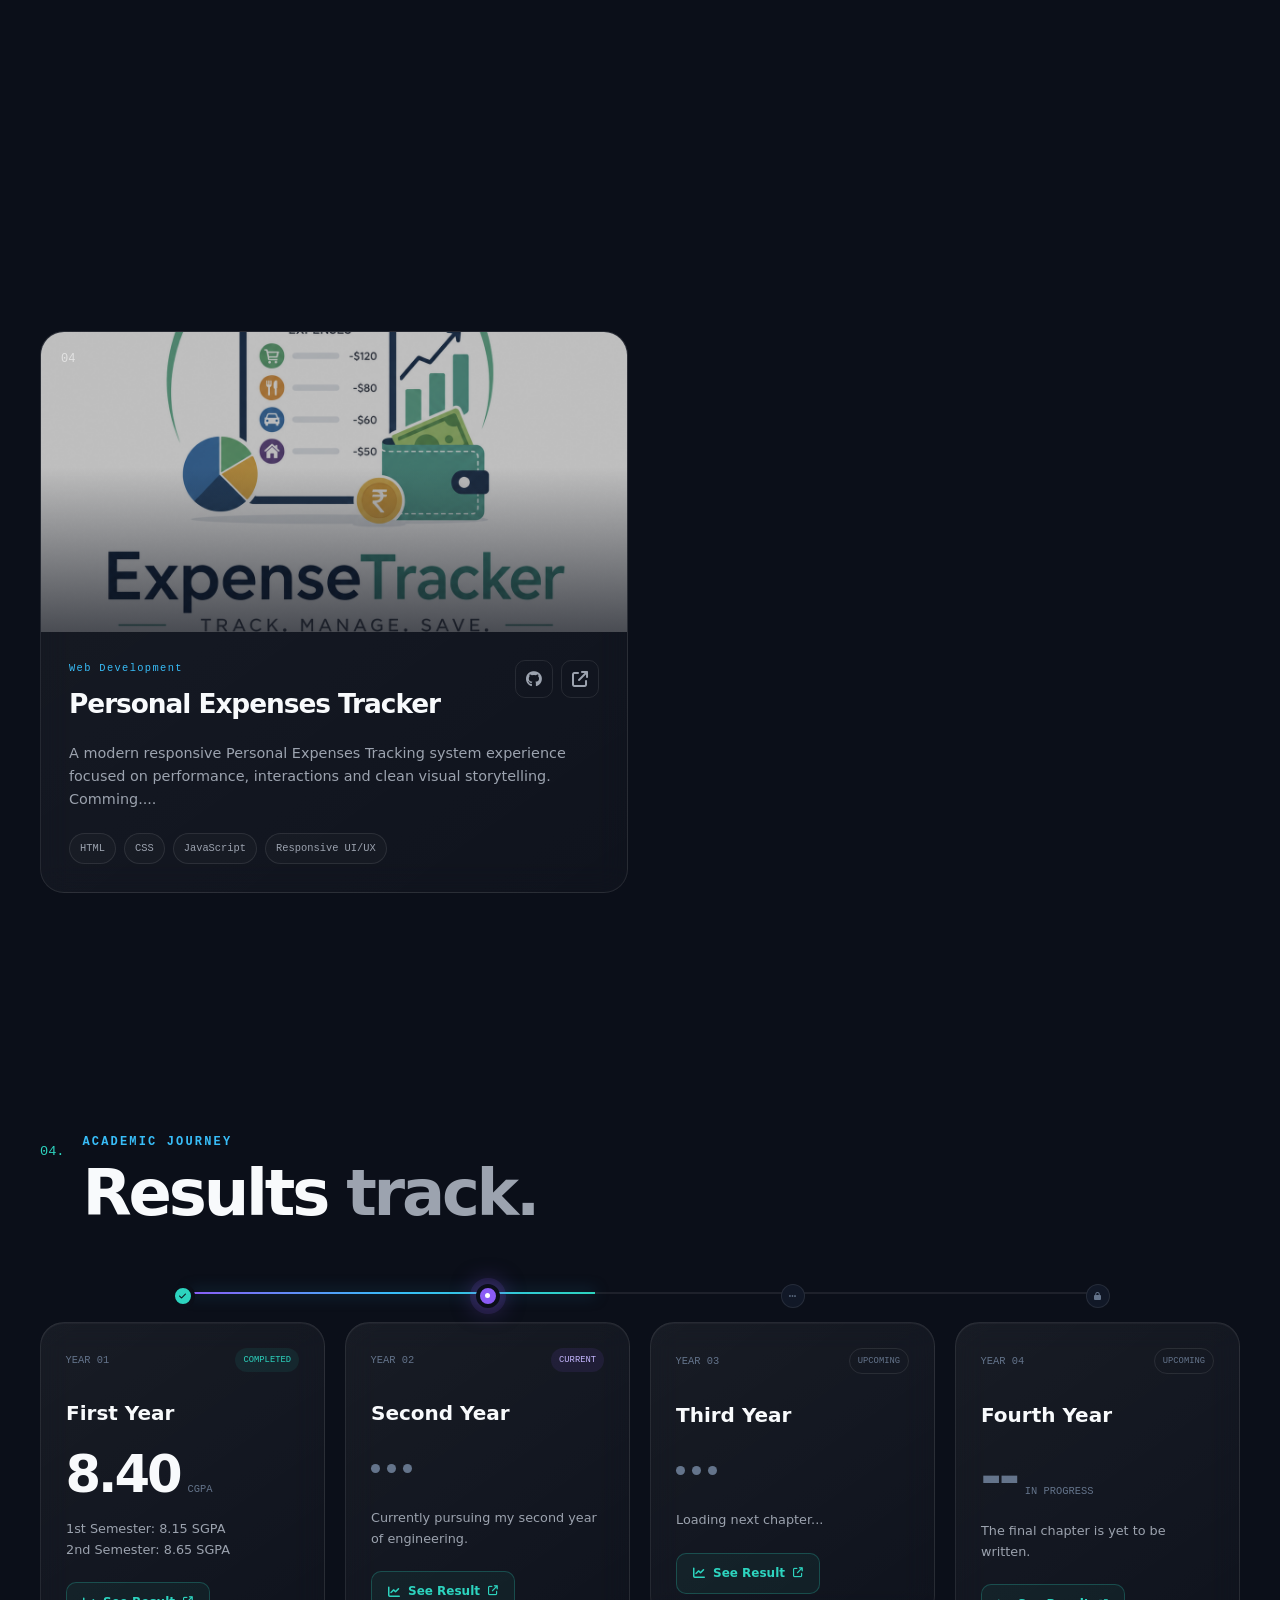
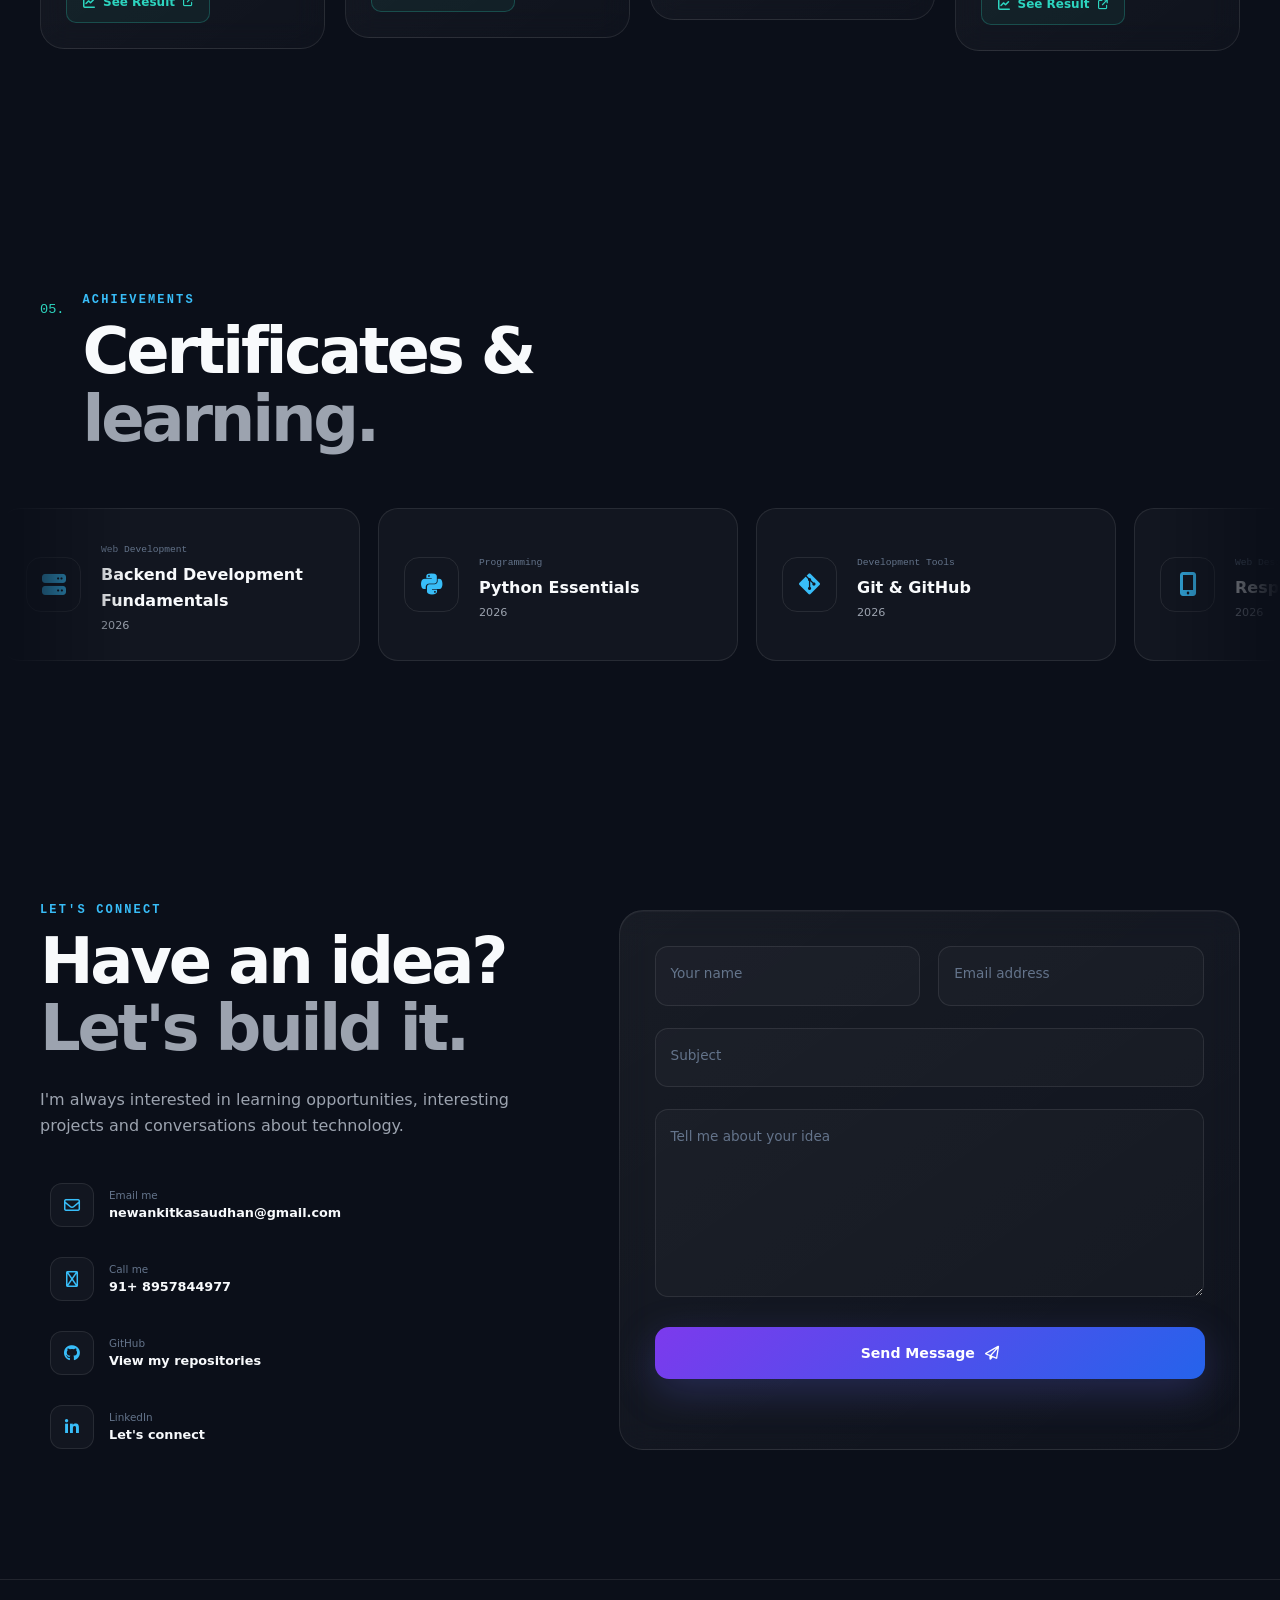
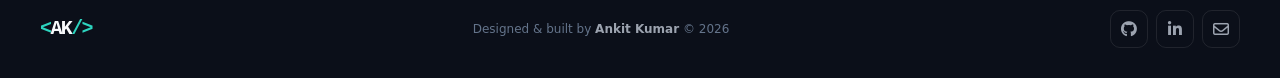
==== commit a9a59ef2: "Add files via upload" ====
--- a/index.html
+++ b/index.html
@@ -996,7 +996,8 @@
                         <p class="section-label">ACHIEVEMENTS</p>
 
                         <h2 class="scramble">
-                            Certificates & <span>learning.</span>
+                            Certificates & <br>
+                            <span>learning.</span>
                         </h2>
                     </div>
                 </div>
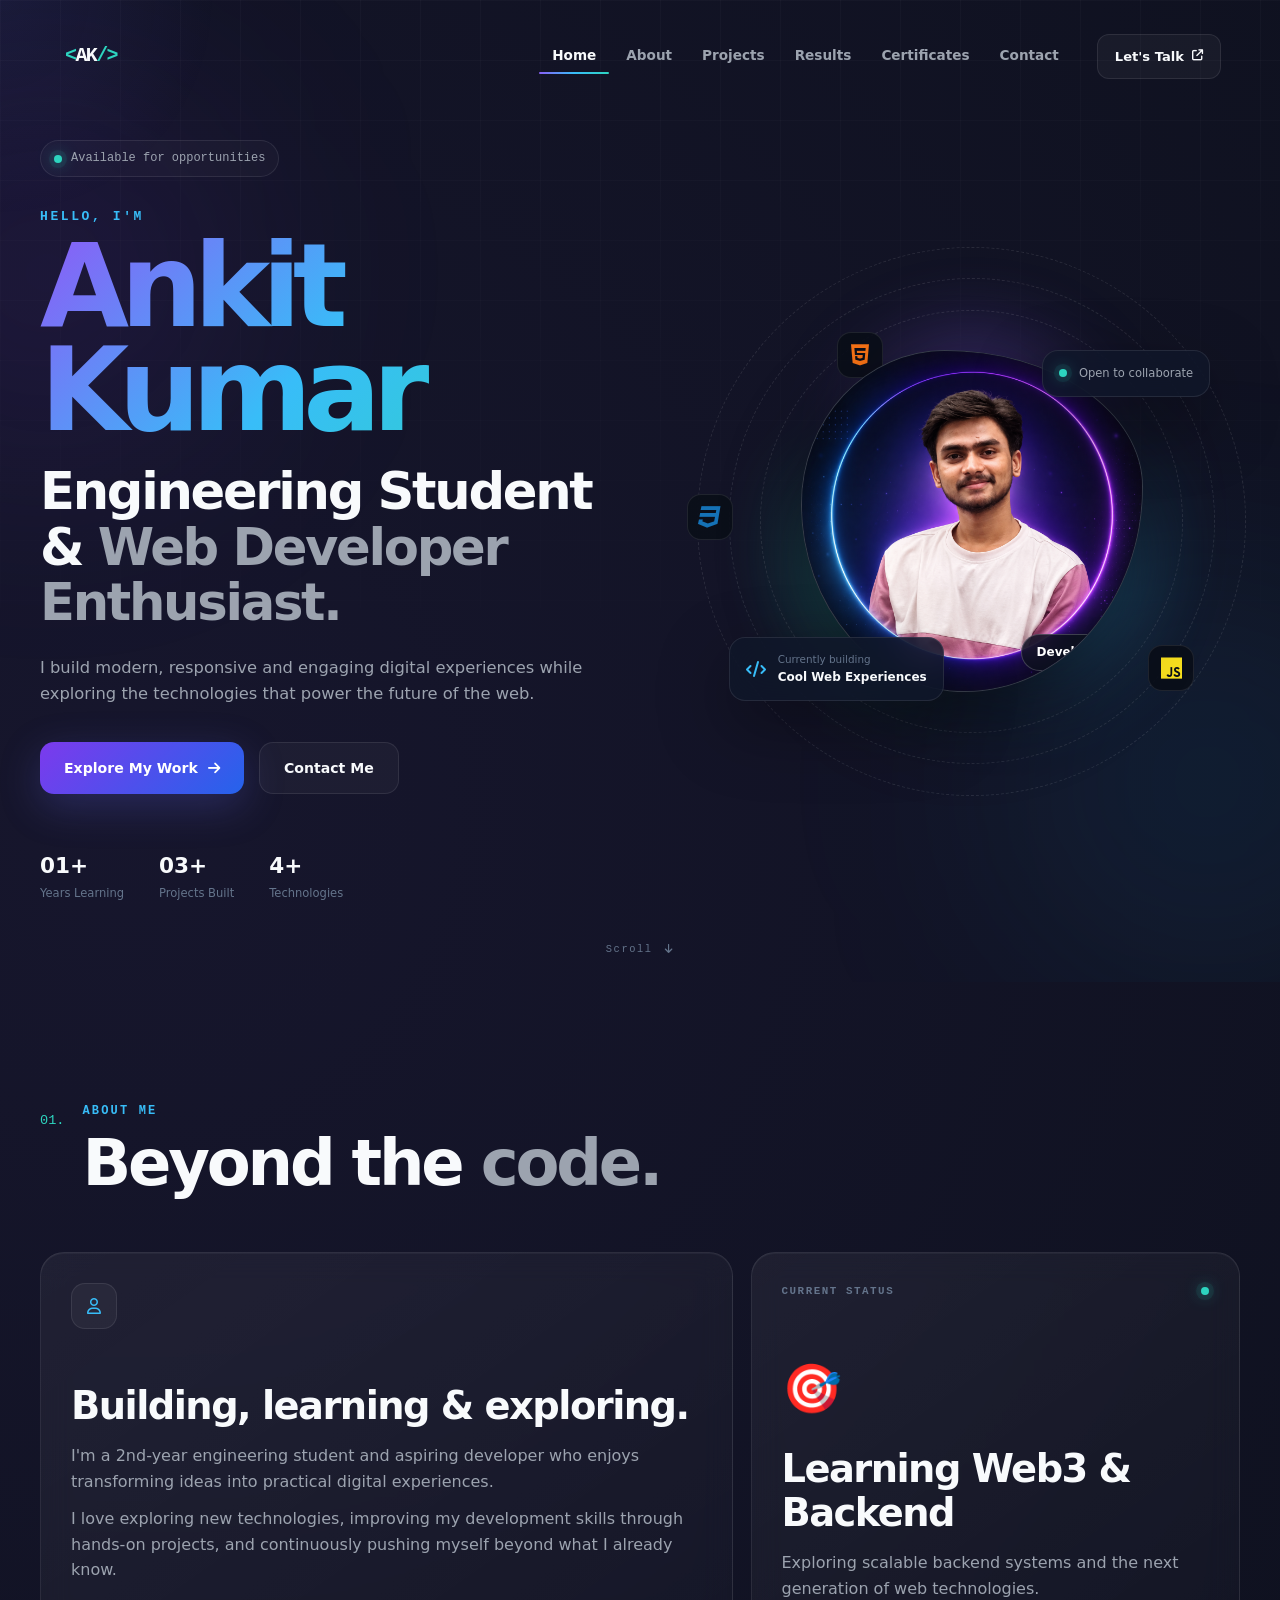
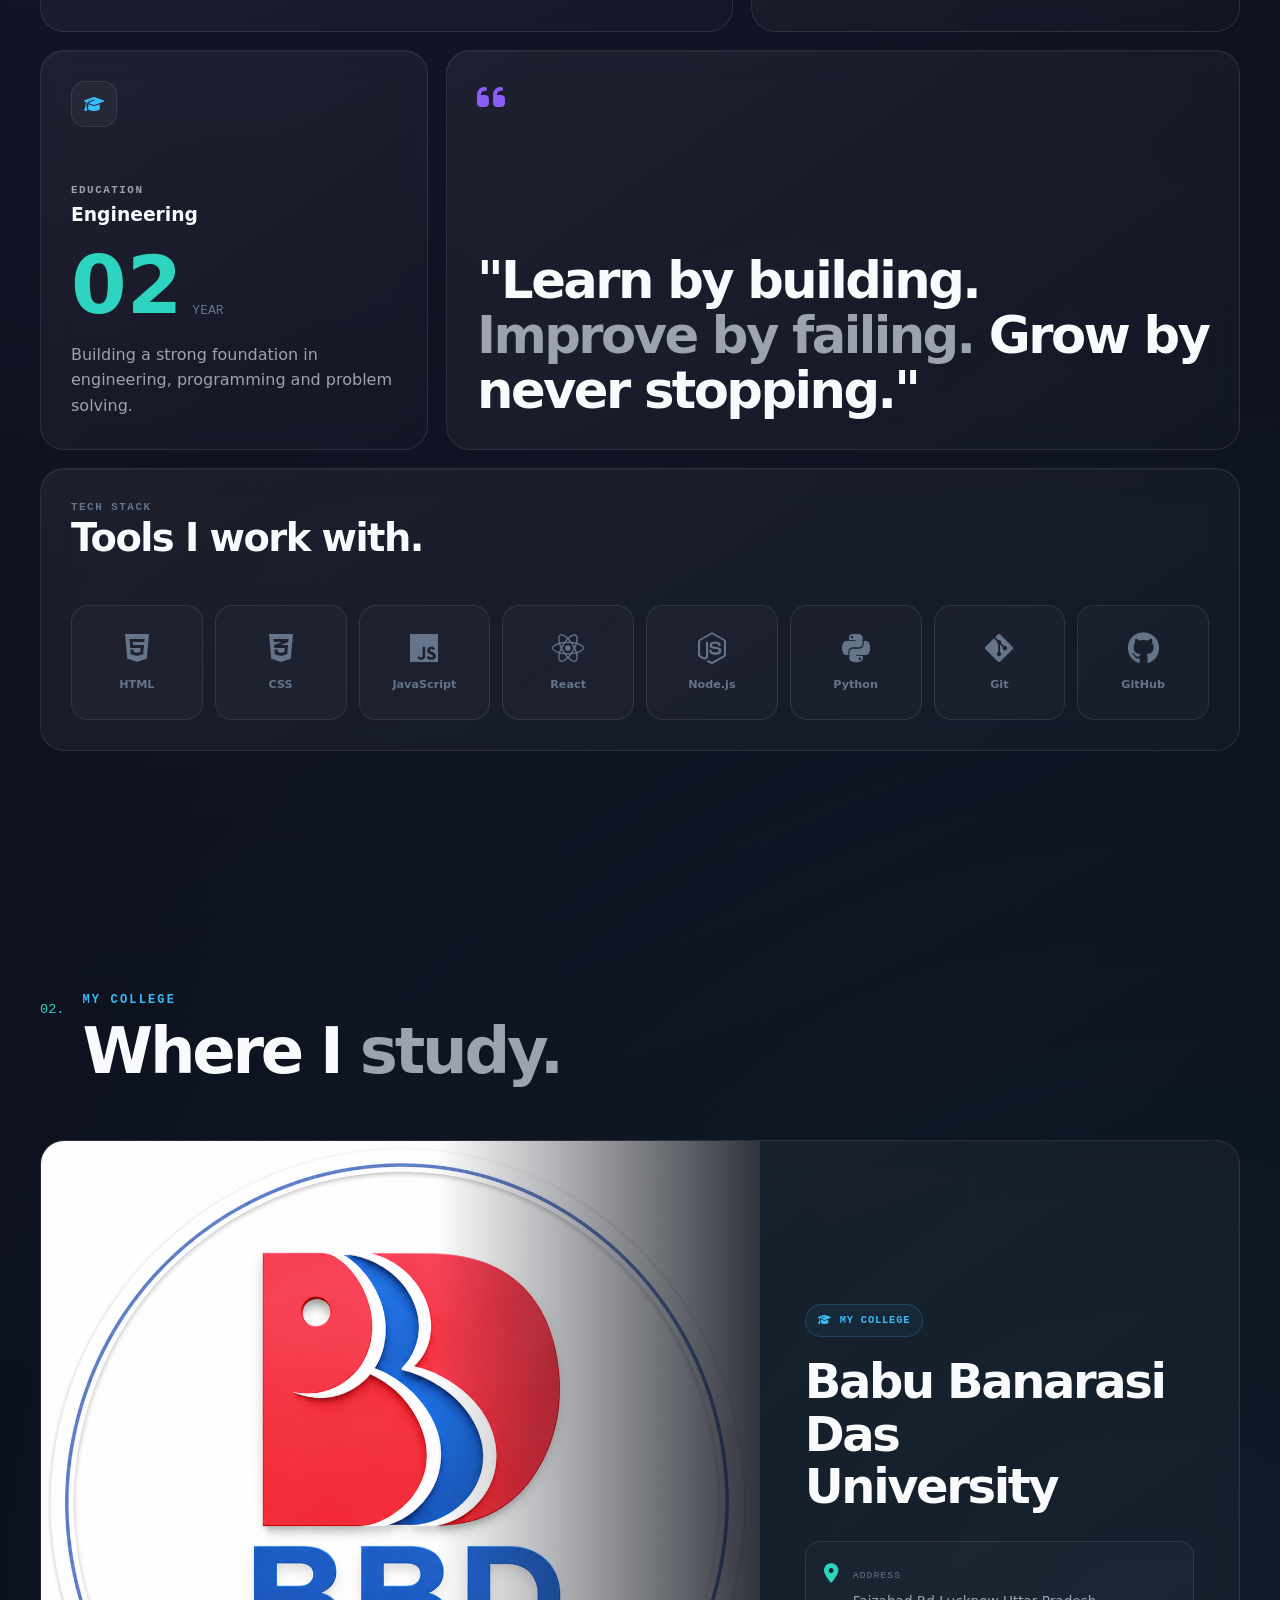
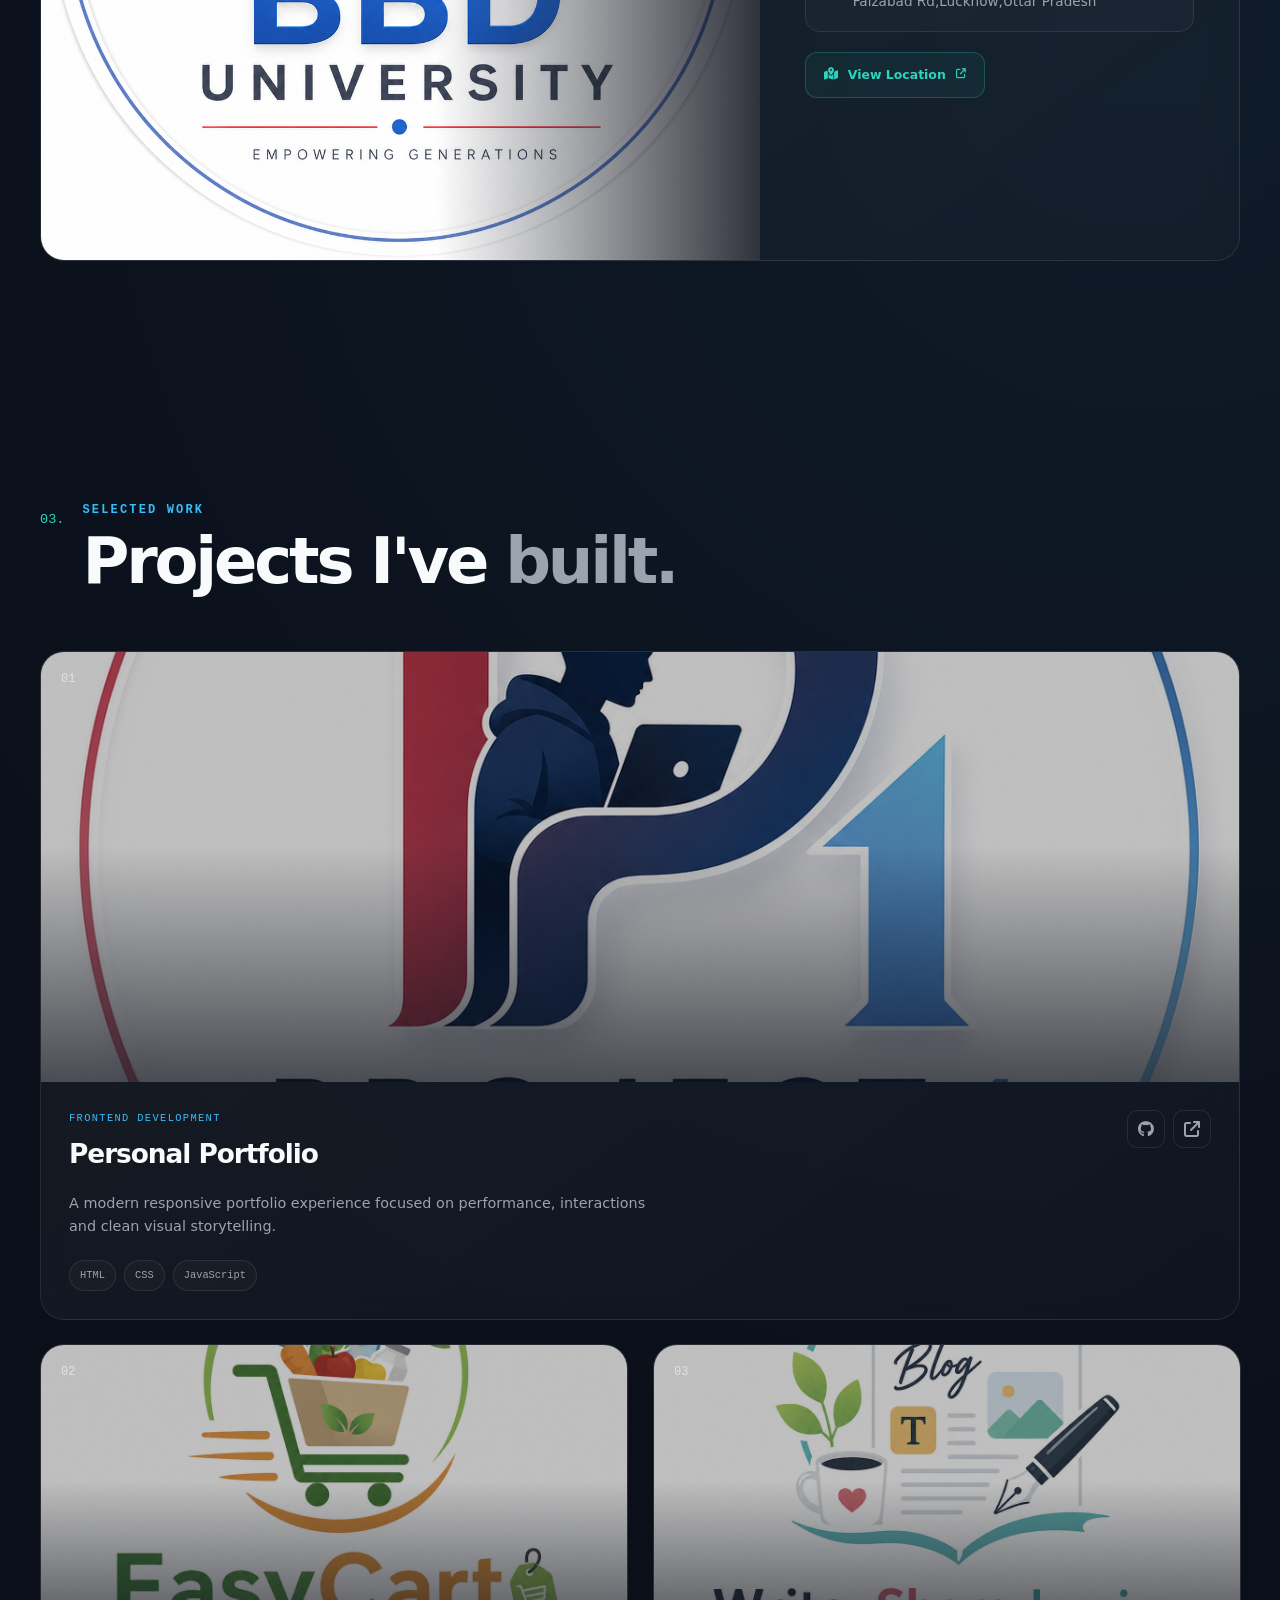
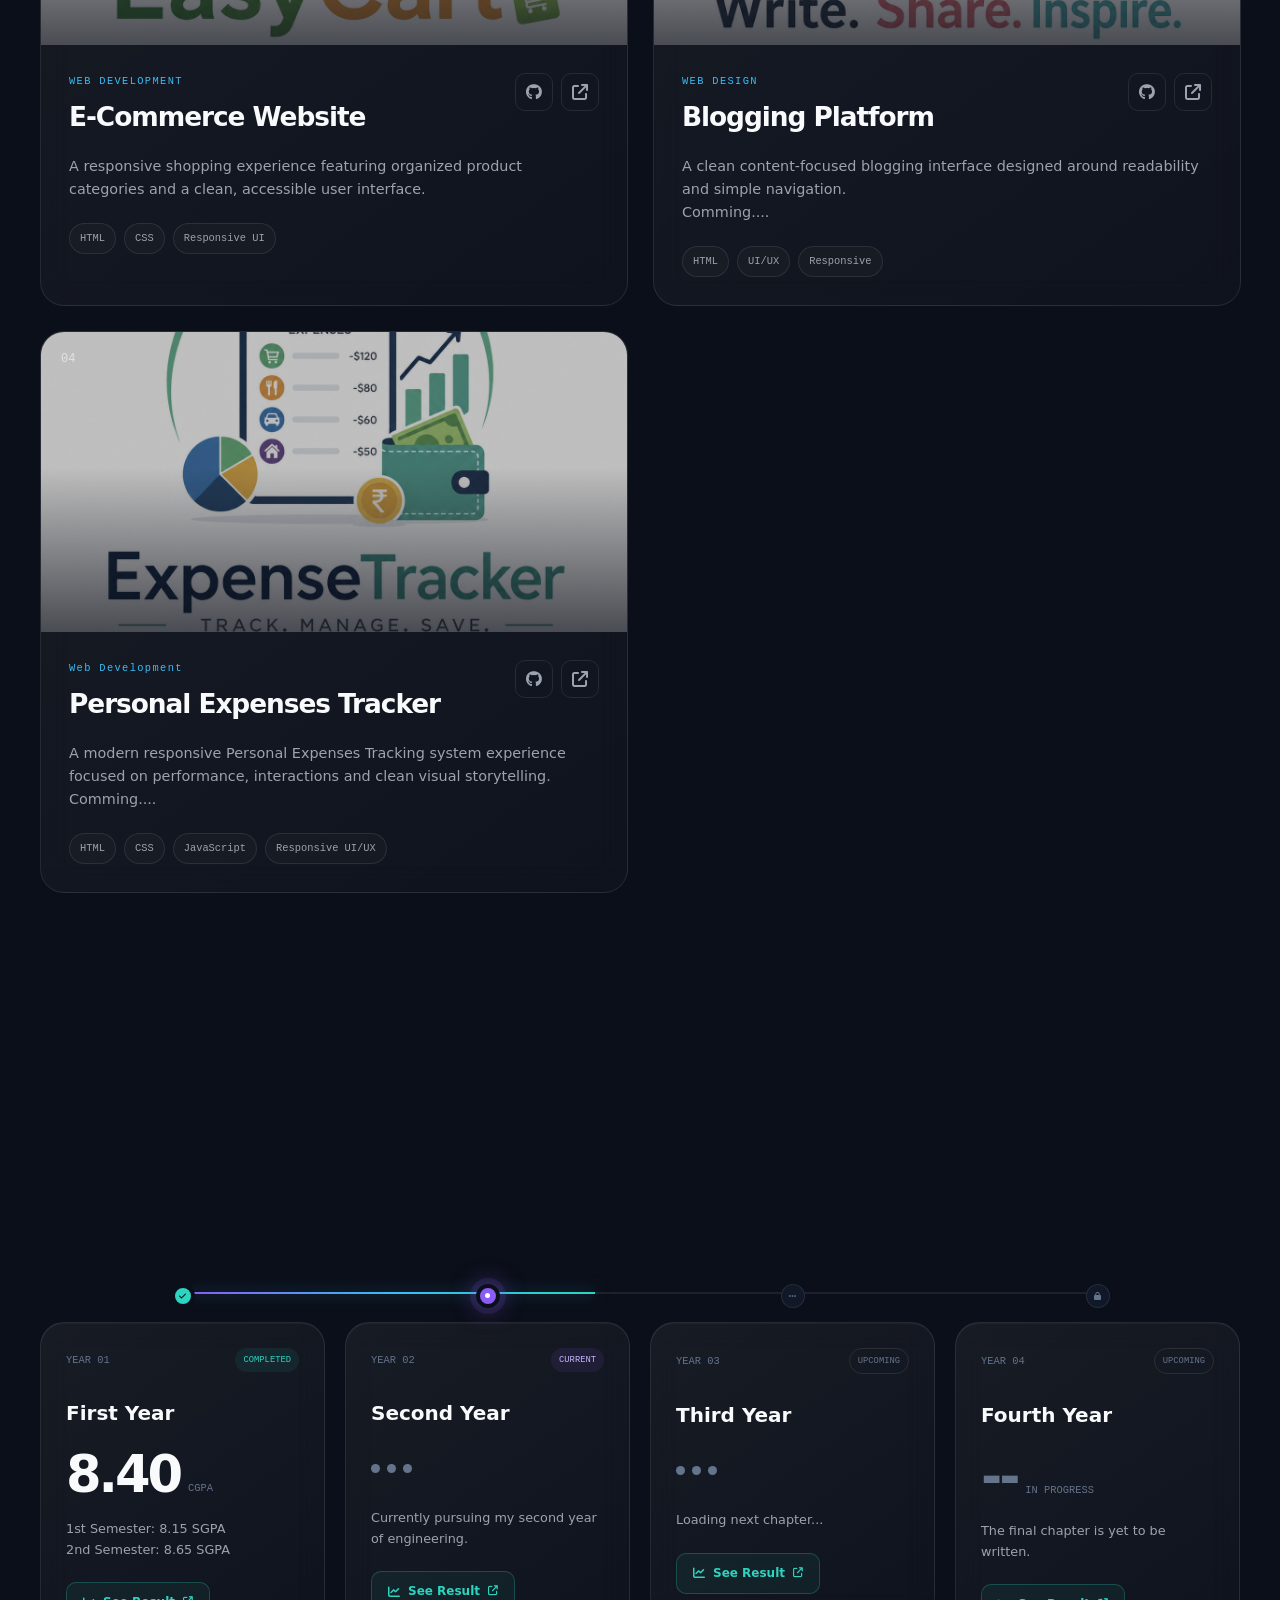
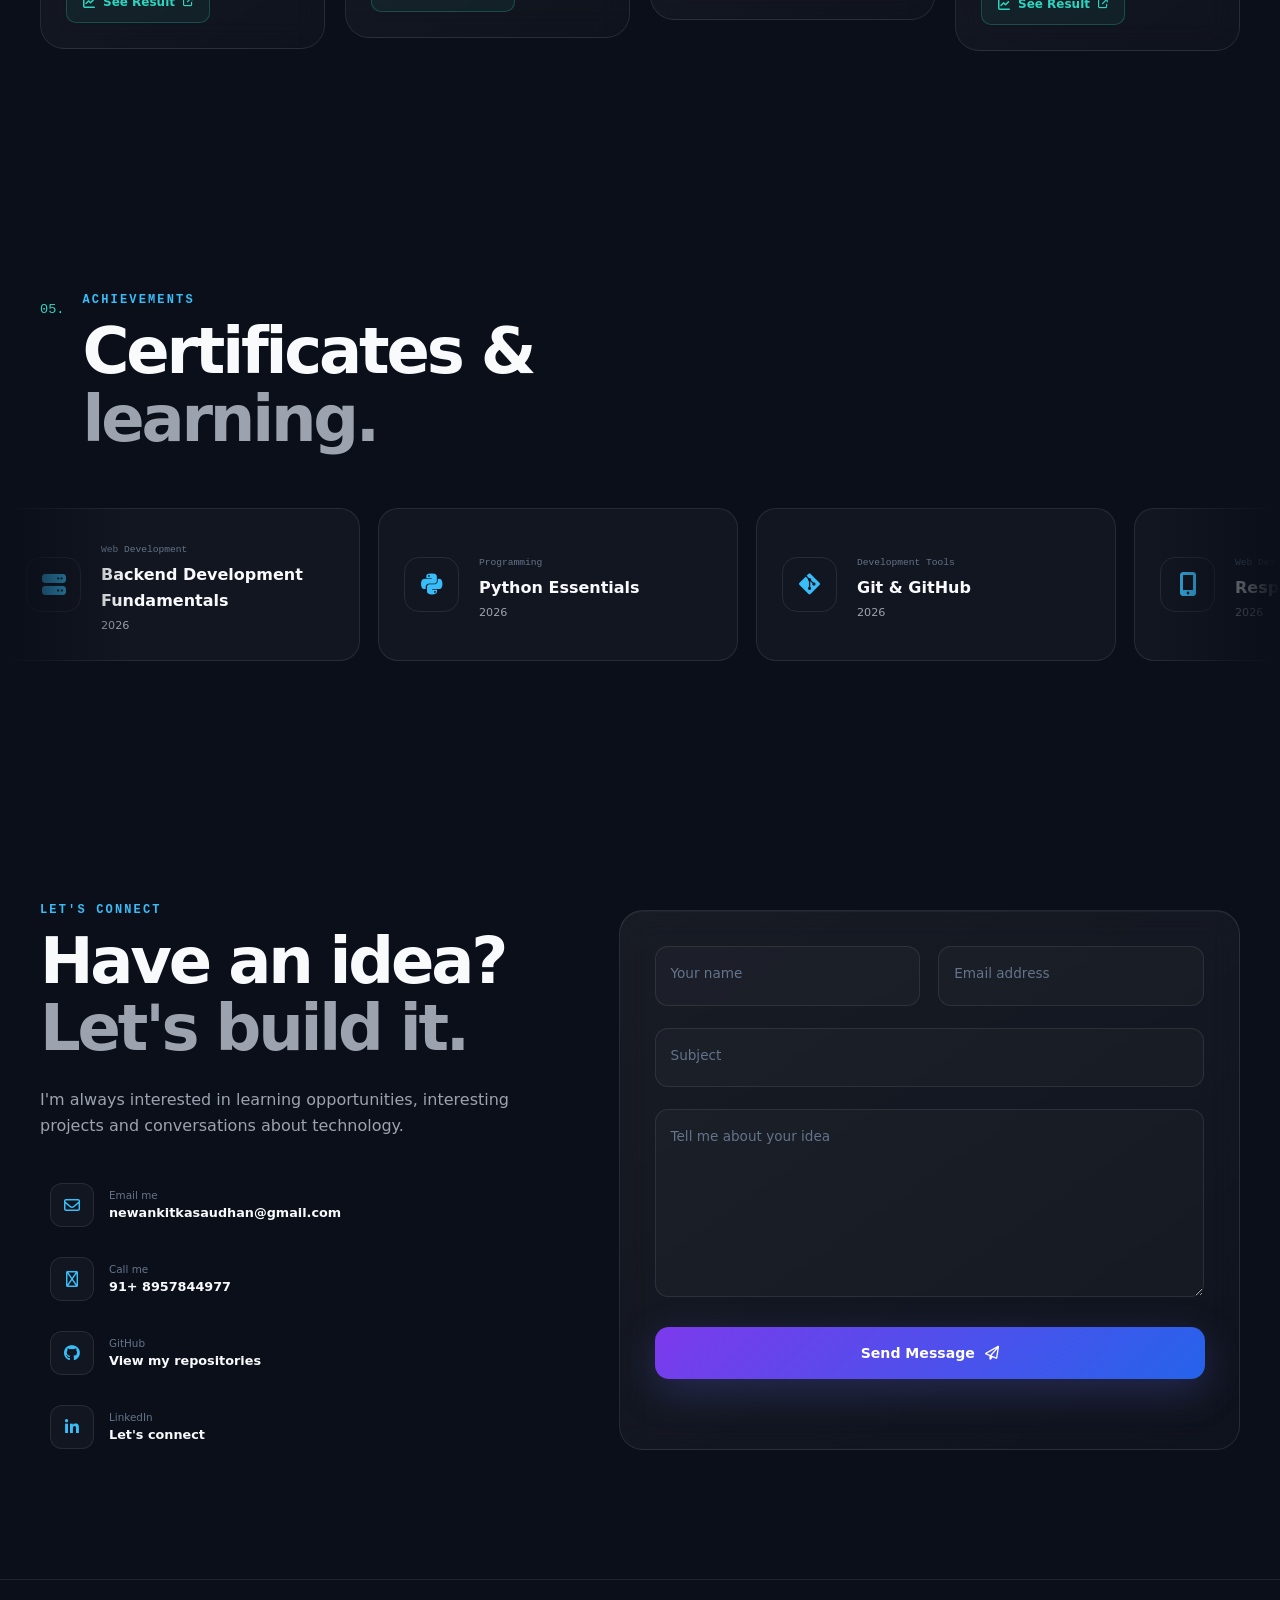
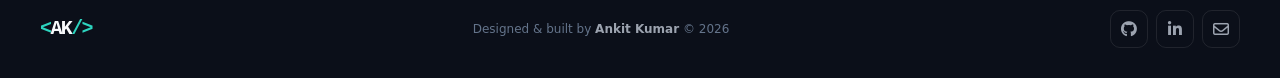
==== commit cba3dcbd: "Update project link in index.html" ====
--- a/index.html
+++ b/index.html
@@ -584,7 +584,7 @@
                             <div class="project-overlay">
 
                                 <a
-                                    href="https://ankit-codes47.github.io/E-commerce/"
+                                    href="https://ankit-codes47.github.io/EasyCart/"
                                     class="project-action magnetic"
                                     aria-label="View e-commerce website"
                                 >
@@ -1369,4 +1369,4 @@
     <script src="script.js"></script>
 
 </body>
-</html>+</html>
